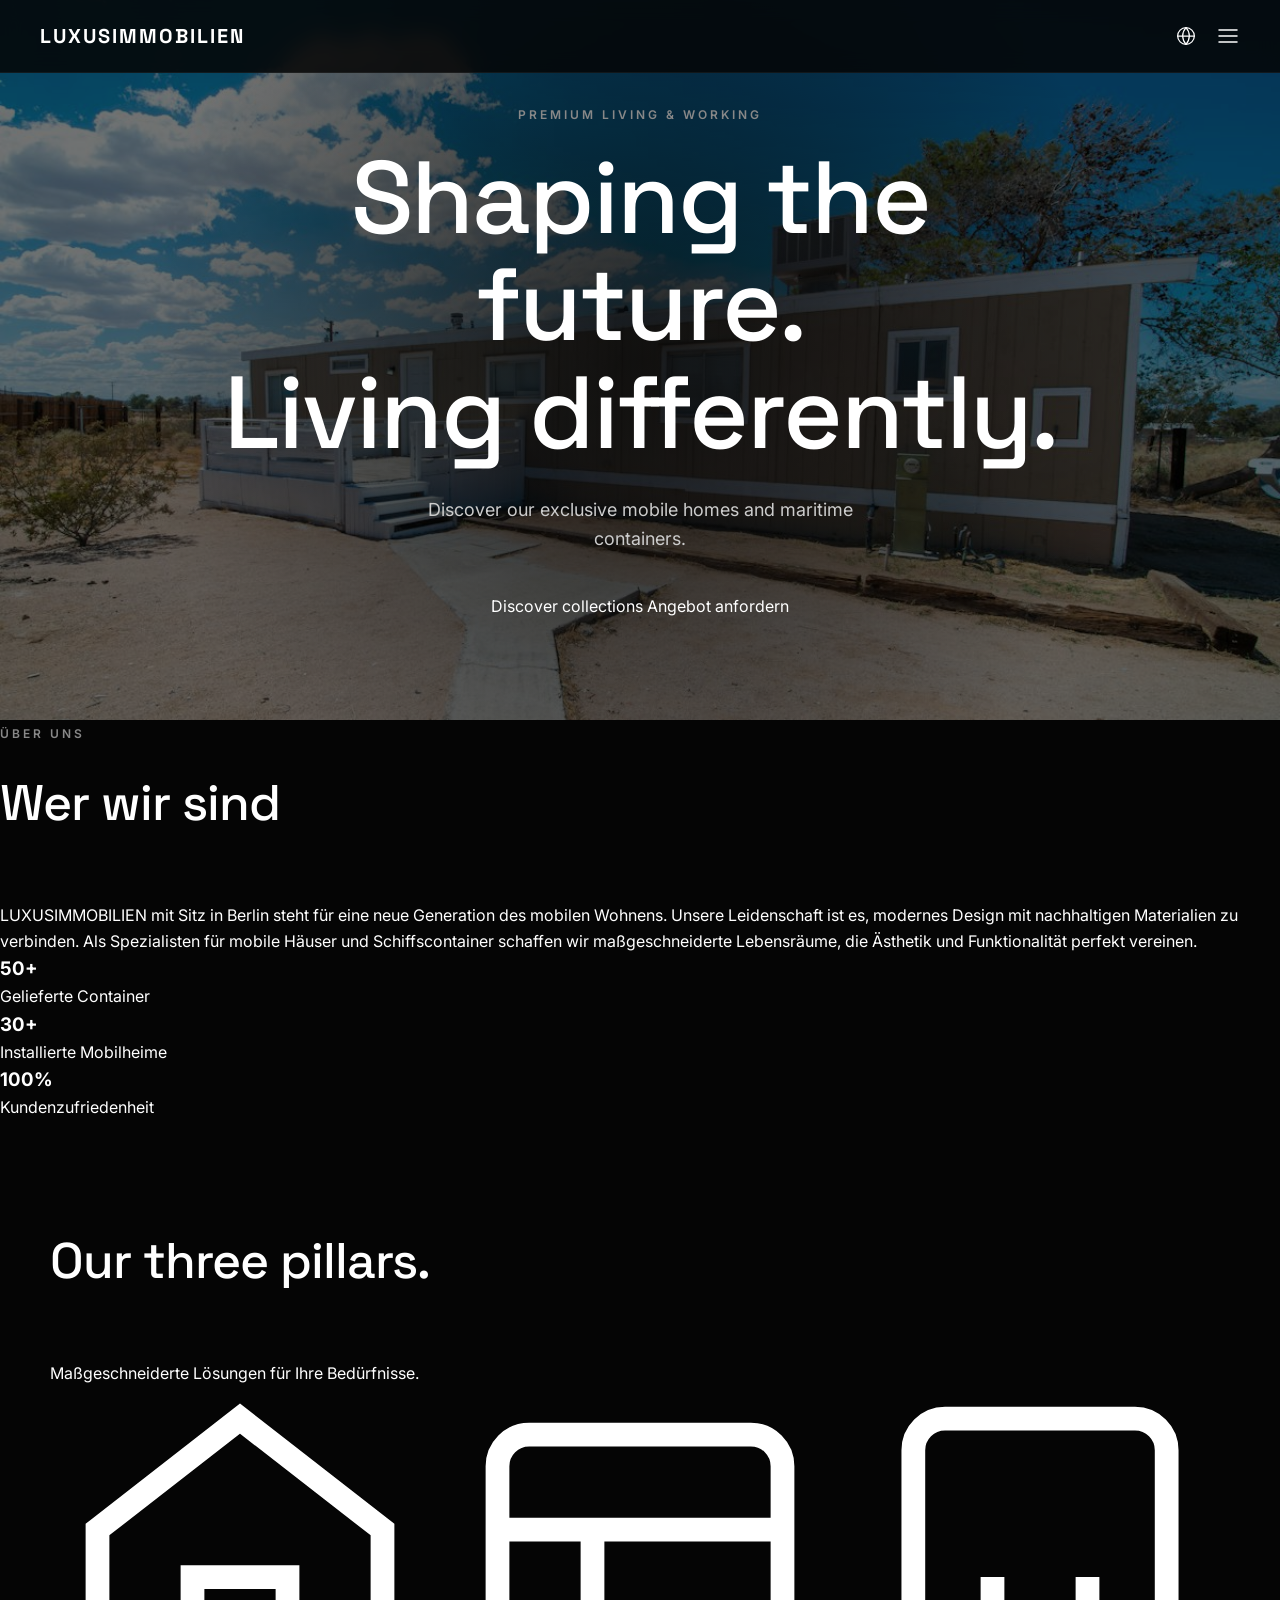
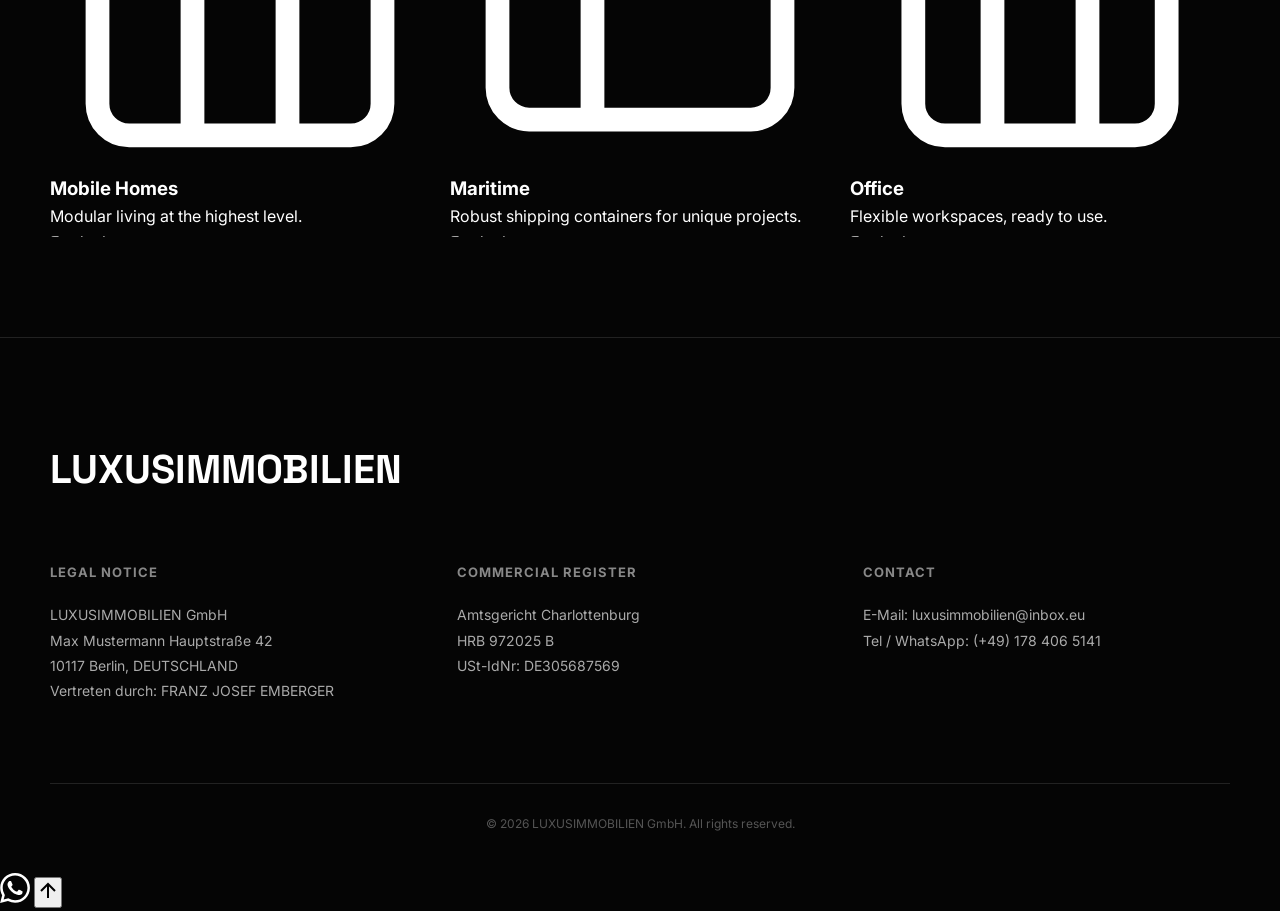
==== index.html @ 51c81094 "Refactor index.html for better structure and UX Updated the title and improved the contact link func" ====
<!DOCTYPE html>
<html lang="de">
<head>
<meta charset="UTF-8" />
<meta name="viewport" content="width=device-width, initial-scale=1.0" />
<title>LUXUSIMMOBILIEN — Premium Living</title>
<link rel="preconnect" href="https://fonts.googleapis.com">
<link rel="preconnect" href="https://fonts.gstatic.com" crossorigin>
<link href="https://fonts.googleapis.com/css2?family=Space+Grotesk:wght@300;400;500;600;700&family=Inter:wght@300;400;500&display=swap" rel="stylesheet">
<link rel="stylesheet" href="styles.css" />
</head>
<body>

<header class="site-header">
  <a href="#" class="brand" onclick="showView('home')">LUXUSIMMOBILIEN</a>
  
  <div class="header-controls">
    <div class="lang-container">
      <button id="lang-btn" class="icon-btn" aria-label="Langue">
        <svg width="20" height="20" viewBox="0 0 24 24" fill="none" stroke="currentColor" stroke-width="1.5" stroke-linecap="round" stroke-linejoin="round"><circle cx="12" cy="12" r="10"/><line x1="2" y1="12" x2="22" y2="12"/><path d="M12 2a15.3 15.3 0 0 1 4 10 15.3 15.3 0 0 1-4 10 15.3 15.3 0 0 1-4-10 15.3 15.3 0 0 1 4-10z"/></svg>
      </button>
      <div id="lang-menu" class="dropdown-menu" hidden>
        <button class="lang-opt active" data-lang="de">Deutsch</button>
        <button class="lang-opt" data-lang="it">Italiano</button>
        <button class="lang-opt" data-lang="fr">Français</button>
        <button class="lang-opt" data-lang="en">English</button>
      </div>
    </div>
    <button id="menu-btn" class="icon-btn" aria-label="Menu">
      <svg width="24" height="24" viewBox="0 0 24 24" fill="none" stroke="currentColor" stroke-width="1.5" stroke-linecap="round" stroke-linejoin="round"><line x1="3" y1="12" x2="21" y2="12"/><line x1="3" y1="6" x2="21" y2="6"/><line x1="3" y1="18" x2="21" y2="18"/></svg>
    </button>
  </div>
</header>

<nav id="mobile-nav" class="mobile-nav" hidden>
  <a href="#" onclick="showCategory('mobile_home')" data-i18n="nav_mobile">Mobile Homes</a>
  <a href="#" onclick="showCategory('maritime')" data-i18n="nav_maritime">Maritime</a>
  <a href="#" onclick="showCategory('office')" data-i18n="nav_office">Office</a>
  <a href="#impressum" onclick="document.getElementById('mobile-nav').hidden=true; showView('home')" data-i18n="nav_contact">Contact</a>
</nav>

<main>
  <!-- ================= VUE 1 : ACCUEIL ================= -->
  <div id="view-home">
    <section class="hero">
      <div class="hero-slider">
        <img src="hero-1.jpeg" class="slide active" alt="Luxury Home">
        <img src="hero-2.jpeg" class="slide" alt="Mobile Home">
      </div>
      <div class="hero-content">
        <span class="eyebrow" data-i18n="hero_eyebrow">Premium Living & Working</span>
        <h1 data-i18n-html="hero_title">Zukunft gestalten.<br>Anders wohnen.</h1>
        <p data-i18n="hero_subtitle">Entdecken Sie unsere exklusiven mobilen Häuser und maritimen Container.</p>
        <div class="hero-buttons">
          <a href="#collections" class="btn-primary" data-i18n="hero_scroll">Kollektionen entdecken</a>
          <a href="https://wa.me/491784065141" target="_blank" class="btn-outline" data-i18n="hero_quote">Angebot anfordern</a>
        </div>
      </div>
    </section>

    <!-- À PROPOS -->
    <section class="about-section">
      <div class="about-container">
        <span class="eyebrow" data-i18n="about_eyebrow">ÜBER UNS</span>
        <h2 class="section-title center" data-i18n="about_title">Wer wir sind</h2>
        <p class="about-text" data-i18n="about_text">
          LUXUSIMMOBILIEN mit Sitz in Berlin steht für eine neue Generation des mobilen Wohnens. 
          Unsere Leidenschaft ist es, modernes Design mit nachhaltigen Materialien zu verbinden. 
          Als Spezialisten für mobile Häuser und Schiffscontainer schaffen wir maßgeschneiderte 
          Lebensräume, die Ästhetik und Funktionalität perfekt vereinen.
        </p>
      </div>
    </section>

    <!-- STATISTIQUES -->
    <section class="stats-section">
      <div class="stats-container">
        <div class="stat-item">
          <h3 class="stat-number" data-i18n="stat_1_num">50+</h3>
          <p class="stat-label" data-i18n="stat_1_label">Gelieferte Container</p>
        </div>
        <div class="stat-item">
          <h3 class="stat-number" data-i18n="stat_2_num">30+</h3>
          <p class="stat-label" data-i18n="stat_2_label">Installierte Mobilheime</p>
        </div>
        <div class="stat-item">
          <h3 class="stat-number" data-i18n="stat_3_num">100%</h3>
          <p class="stat-label" data-i18n="stat_3_label">Kundenzufriedenheit</p>
        </div>
      </div>
    </section>

    <!-- GAMMES / CATÉGORIES -->
    <section id="collections" class="collections">
      <h2 class="section-title center" data-i18n="collections_title">Unsere Gammes</h2>
      <p class="section-subtitle center" data-i18n="collections_subtitle">Maßgeschneiderte Lösungen für Ihre Bedürfnisse.</p>
      
      <div class="grid-3">
        <!-- Catégorie 1 -->
        <div class="category-card" onclick="showCategory('mobile_home')">
          <div class="card-icon">
            <svg viewBox="0 0 24 24" fill="none" stroke="currentColor" stroke-width="1.5"><path d="M3 9l9-7 9 7v11a2 2 0 0 1-2 2H5a2 2 0 0 1-2-2z"/><polyline points="9 22 9 12 15 12 15 22"/></svg>
          </div>
          <h3 data-i18n="cat_1_title">Mobile Homes</h3>
          <p data-i18n="cat_1_desc">Die Eleganz der Freiheit. Komfort und Flexibilität für ein ungebundenes Leben.</p>
          <span class="btn-explore" data-i18n="btn_explore">Entdecken →</span>
        </div>
        
        <!-- Catégorie 2 -->
        <div class="category-card" onclick="showCategory('maritime')">
          <div class="card-icon">
            <svg viewBox="0 0 24 24" fill="none" stroke="currentColor" stroke-width="1.5"><rect x="3" y="3" width="18" height="18" rx="2" ry="2"/><line x1="3" y1="9" x2="21" y2="9"/><line x1="9" y1="21" x2="9" y2="9"/></svg>
          </div>
          <h3 data-i18n="cat_2_title">Maritime</h3>
          <p data-i18n="cat_2_desc">Robustheit im Dienst der Logistik. Zuverlässige und modulare Lagerlösungen.</p>
          <span class="btn-explore" data-i18n="btn_explore">Entdecken →</span>
        </div>
        
        <!-- Catégorie 3 -->
        <div class="category-card" onclick="showCategory('office')">
          <div class="card-icon">
            <svg viewBox="0 0 24 24" fill="none" stroke="currentColor" stroke-width="1.5"><rect x="4" y="2" width="16" height="20" rx="2" ry="2"/><line x1="9" y1="22" x2="9" y2="12"/><line x1="15" y1="22" x2="15" y2="12"/></svg>
          </div>
          <h3 data-i18n="cat_3_title">Office</h3>
          <p data-i18n="cat_3_desc">Flexible Arbeitsumgebungen. Sofort einsatzbereite Bürocontainer für Ihr Team.</p>
          <span class="btn-explore" data-i18n="btn_explore">Entdecken →</span>
        </div>
      </div>
    </section>
  </div>

  <!-- ================= VUE 2 : CATÉGORIE ================= -->
  <div id="view-category" class="page-view" hidden>
    <div class="container">
      <button class="btn-back" onclick="showView('home')">← <span data-i18n="back_home">Zurück zur Startseite</span></button>
      <h1 class="page-title" id="category-title">Kategorie</h1>
      <div id="category-grid" class="product-grid"></div>
    </div>
  </div>

  <!-- ================= VUE 3 : PRODUIT ================= -->
  <div id="view-product" class="page-view" hidden>
    <div class="container">
      <button class="btn-back" onclick="showCategory(currentCategory)">← <span data-i18n="back_list">Zurück zur Liste</span></button>
      
      <div class="product-detail-layout">
        <div class="product-detail-images">
          <img id="detail-main-img" src="" alt="Product" class="main-img">
          <div id="detail-thumbnails" class="thumbnails"></div>
        </div>
        
        <div class="product-detail-info">
          <span class="badge-category" id="detail-category"></span>
          <h1 id="detail-title"></h1>
          <p class="detail-subtitle" id="detail-year"></p>
          <h2 class="detail-price" id="detail-price"></h2>
          
          <div class="specs-box" id="detail-specs"></div>
          
          <div class="detail-description">
            <h3 data-i18n="desc_title">Beschreibung</h3>
            <p id="detail-desc"></p>
          </div>

          <a href="#" target="_blank" class="btn-whatsapp-detail" id="detail-whatsapp">
            <svg width="20" height="20" viewBox="0 0 24 24" fill="currentColor"><path d="M17.472 14.382c-.297-.149-1.758-.867-2.03-.967-.273-.099-.471-.148-.67.15-.197.297-.767.966-.94 1.164-.173.199-.347.223-.644.075-.297-.15-1.255-.463-2.39-1.475-.883-.788-1.48-1.761-1.653-2.059-.173-.297-.018-.458.13-.606.134-.133.298-.347.446-.52.149-.174.198-.298.298-.497.099-.198.05-.371-.025-.52-.075-.149-.669-1.612-.916-2.207-.242-.579-.487-.5-.669-.51-.173-.008-.371-.01-.57-.01-.198 0-.52.074-.792.372-.272.297-1.04 1.016-1.04 2.479 0 1.462 1.065 2.875 1.213 3.074.149.198 2.096 3.2 5.077 4.487.709.306 1.262.489 1.694.625.712.227 1.36.195 1.871.118.571-.085 1.758-.719 2.006-1.413.248-.694.248-1.289.173-1.413-.074-.124-.272-.198-.57-.347m-5.421 7.403h-.004a9.87 9.87 0 01-5.031-1.378l-.361-.214-3.741.982.998-3.648-.235-.374a9.86 9.86 0 01-1.51-5.26c.001-5.45 4.436-9.884 9.888-9.884 2.64 0 5.122 1.03 6.988 2.898a9.825 9.825 0 012.893 6.994c-.003 5.45-4.437 9.884-9.885 9.884m8.413-18.297A11.815 11.815 0 0012.05 0C5.495 0 .16 5.335.157 11.892c0 2.096.547 4.142 1.588 5.945L.057 24l6.305-1.654a11.882 11.882 0 005.683 1.448h.005c6.554 0 11.89-5.335 11.893-11.893a11.821 11.821 0 00-3.48-8.413Z"/></svg>
            <span data-i18n="contact_us">Kontaktieren Sie uns</span>
          </a>
        </div>
      </div>
    </div>
  </div>
</main>

<footer id="impressum" class="site-footer">
  <div class="footer-top">
    <h2 class="footer-logo" onclick="showView('home')" style="cursor:pointer;">LUXUSIMMOBILIEN</h2>
  </div>
  <div class="footer-grid">
    <div>
      <h4 data-i18n="footer_legal">Impressum</h4>
      <p>LUXUSIMMOBILIEN GmbH<br>Max Mustermann Hauptstraße 42<br>10117 Berlin, DEUTSCHLAND<br>Vertreten durch: FRANZ JOSEF EMBERGER</p>
    </div>
    <div>
      <h4 data-i18n="footer_registry">Registereintrag</h4>
      <p>Amtsgericht Charlottenburg<br>HRB 972025 B<br>USt-IdNr: DE305687569</p>
    </div>
    <div>
      <h4 data-i18n="footer_contact">Kontakt</h4>
      <p>E-Mail: luxusimmobilien@inbox.eu<br>Tel / WhatsApp: (+49) 178 406 5141</p>
    </div>
  </div>
  <div class="footer-bottom">
    <p>&copy; <span id="year"></span> LUXUSIMMOBILIEN GmbH. <span data-i18n="footer_rights">Alle Rechte vorbehalten.</span></p>
  </div>
</footer>

<!-- Boutons flottants -->
<a href="https://wa.me/491784065141" class="floating-wa" target="_blank" aria-label="WhatsApp">
  <svg width="30" height="30" viewBox="0 0 24 24" fill="currentColor"><path d="M17.472 14.382c-.297-.149-1.758-.867-2.03-.967-.273-.099-.471-.148-.67.15-.197.297-.767.966-.94 1.164-.173.199-.347.223-.644.075-.297-.15-1.255-.463-2.39-1.475-.883-.788-1.48-1.761-1.653-2.059-.173-.297-.018-.458.13-.606.134-.133.298-.347.446-.52.149-.174.198-.298.298-.497.099-.198.05-.371-.025-.52-.075-.149-.669-1.612-.916-2.207-.242-.579-.487-.5-.669-.51-.173-.008-.371-.01-.57-.01-.198 0-.52.074-.792.372-.272.297-1.04 1.016-1.04 2.479 0 1.462 1.065 2.875 1.213 3.074.149.198 2.096 3.2 5.077 4.487.709.306 1.262.489 1.694.625.712.227 1.36.195 1.871.118.571-.085 1.758-.719 2.006-1.413.248-.694.248-1.289.173-1.413-.074-.124-.272-.198-.57-.347m-5.421 7.403h-.004a9.87 9.87 0 01-5.031-1.378l-.361-.214-3.741.982.998-3.648-.235-.374a9.86 9.86 0 01-1.51-5.26c.001-5.45 4.436-9.884 9.888-9.884 2.64 0 5.122 1.03 6.988 2.898a9.825 9.825 0 012.893 6.994c-.003 5.45-4.437 9.884-9.885 9.884m8.413-18.297A11.815 11.815 0 0012.05 0C5.495 0 .16 5.335.157 11.892c0 2.096.547 4.142 1.588 5.945L.057 24l6.305-1.654a11.882 11.882 0 005.683 1.448h.005c6.554 0 11.89-5.335 11.893-11.893a11.821 11.821 0 00-3.48-8.413Z"/></svg>
</a>
<button class="floating-top" onclick="window.scrollTo({top:0, behavior:'smooth'})" aria-label="Top">
  <svg width="24" height="24" viewBox="0 0 24 24" fill="none" stroke="currentColor" stroke-width="2"><path d="M12 19V5M5 12l7-7 7 7"/></svg>
</button>

<script type="module" src="supabase-config.js"></script>
<script type="module" src="lang.js"></script>
<script type="module" src="app.js"></script>
<script>document.getElementById('year').textContent = new Date().getFullYear();</script>
</body>
</html>
---- styles.css ----
:root {
  --bg: #050505;
  --surface: #111111;
  --text: #ffffff;
  --muted: #888888;
  --border: #222222;
  --font-display: 'Space Grotesk', sans-serif;
  --font-body: 'Inter', sans-serif;
}

* { margin: 0; padding: 0; box-sizing: border-box; }
html { scroll-behavior: smooth; }
body {
  background-color: var(--bg);
  color: var(--text);
  font-family: var(--font-body);
  line-height: 1.6;
  overflow-x: hidden;
  -webkit-font-smoothing: antialiased;
}

img { display: block; max-width: 100%; }
a { color: inherit; text-decoration: none; }
[hidden] { display: none !important; }

/* ================= HEADER ================= */
.site-header {
  position: fixed; top: 0; left: 0; right: 0; z-index: 1000;
  display: flex; justify-content: space-between; align-items: center;
  padding: 20px 40px;
  background: rgba(5, 5, 5, 0.85); 
  backdrop-filter: blur(10px); 
  border-bottom: 1px solid rgba(255, 255, 255, 0.05);
}
.brand {
  font-family: var(--font-display); font-size: 20px; font-weight: 700; letter-spacing: 2px; cursor: pointer;
}
.header-controls {
  display: flex; gap: 20px; align-items: center;
}
.icon-btn {
  background: none; border: none; color: var(--text); cursor: pointer;
  display: flex; align-items: center; justify-content: center;
  transition: opacity 0.3s;
}
.icon-btn:hover { opacity: 0.6; }

/* Menu Langue */
.lang-container { position: relative; z-index: 1001; }
.dropdown-menu {
  position: absolute; top: 120%; right: 0;
  background: rgba(15,15,15,0.95); border: 1px solid var(--border);
  border-radius: 8px; padding: 10px; display: flex; flex-direction: column; gap: 5px;
  min-width: 130px; backdrop-filter: blur(10px);
  box-shadow: 0 10px 30px rgba(0,0,0,0.8);
}
.lang-opt {
  background: none; border: none; color: var(--muted); text-align: left;
  padding: 8px 12px; font-size: 14px; cursor: pointer; border-radius: 4px; transition: 0.3s;
}
.lang-opt:hover, .lang-opt.active { background: var(--border); color: var(--text); }

/* Mobile Nav */
.mobile-nav {
  position: fixed; inset: 0; background: rgba(5,5,5,0.98); z-index: 999;
  display: flex; flex-direction: column; justify-content: center; align-items: center; gap: 30px;
}
.mobile-nav a {
  font-family: var(--font-display); font-size: 30px; text-transform: uppercase; letter-spacing: 2px;
  cursor: pointer;
}

/* ================= HERO (ACCUEIL) ================= */
.hero {
  position: relative; height: 80vh; display: flex; align-items: center; justify-content: center;
  text-align: center; overflow: hidden;
}
.hero-slider {
  position: absolute; inset: 0; z-index: 1;
}
.hero-slider .slide {
  position: absolute; inset: 0; width: 100%; height: 100%;
  object-fit: cover; object-position: center;
  opacity: 0; transition: opacity 1.5s ease-in-out;
  filter: brightness(0.45) saturate(0.9);
}
.hero-slider .slide.active { opacity: 1; }

.hero-content { position: relative; z-index: 2; max-width: 900px; padding: 0 20px; pointer-events: none; }
.hero-content * { pointer-events: auto; }
.hero-content::before {
  content: ''; position: absolute; inset: -20%; z-index: -1;
  background: radial-gradient(circle, rgba(5,5,5,0.7) 0%, rgba(5,5,5,0) 70%);
}
.eyebrow {
  display: inline-block; font-size: 12px; text-transform: uppercase; letter-spacing: 3px;
  color: var(--muted); margin-bottom: 20px; font-weight: 600;
}
.hero h1 {
  font-family: var(--font-display); font-size: clamp(50px, 8vw, 110px);
  font-weight: 500; line-height: 1.05; letter-spacing: -2px; margin-bottom: 30px;
}
.hero p { font-size: 18px; color: #ccc; max-width: 500px; margin: 0 auto 40px; }
.btn-scroll {
  display: inline-block; padding: 16px 40px; border: 1px solid var(--text);
  border-radius: 50px; font-size: 13px; text-transform: uppercase; letter-spacing: 1px;
  transition: all 0.3s; background: rgba(0,0,0,0.5); backdrop-filter: blur(5px);
}
.btn-scroll:hover { background: var(--text); color: var(--bg); }

/* ================= COLLECTIONS (CATÉGORIES) ================= */
.collections { padding: 100px 50px; }
.section-title {
  font-family: var(--font-display); font-size: clamp(32px, 4vw, 50px); font-weight: 500;
  margin-bottom: 60px; letter-spacing: -1px;
}
.grid-3 { display: grid; grid-template-columns: repeat(3, 1fr); gap: 20px; }
@media (max-width: 900px) { 
  .grid-3 { grid-template-columns: 1fr; } 
  .collections { padding: 60px 20px; } 
  .site-header { padding: 15px 20px; } 
}

.category-card {
  position: relative; height: 450px; border-radius: 4px; overflow: hidden; display: block; cursor: pointer;
}
.category-card img {
  width: 100%; height: 100%; object-fit: cover; object-position: center;
  filter: brightness(0.65);
  transition: transform 1s cubic-bezier(0.2, 0.8, 0.2, 1), filter 0.5s;
}
.category-card:hover img { transform: scale(1.05); filter: brightness(0.85); }
.card-content {
  position: absolute; bottom: 0; left: 0; right: 0; padding: 40px;
  background: linear-gradient(to top, rgba(0,0,0,0.9), transparent);
}
.num { font-family: var(--font-display); font-size: 14px; color: var(--muted); display: block; margin-bottom: 10px; }
.card-content h3 { font-family: var(--font-display); font-size: 28px; font-weight: 500; margin-bottom: 10px; }
.card-content p { font-size: 14px; color: #ccc; }

/* ================= VUES (PAGES) ================= */
.page-view {
  padding: 120px 20px 80px;
  min-height: 80vh;
  background: var(--bg);
}
.container {
  max-width: 1200px;
  margin: 0 auto;
}
.btn-back {
  background: none;
  border: none;
  color: var(--muted);
  font-size: 15px;
  cursor: pointer;
  margin-bottom: 30px;
  display: flex;
  align-items: center;
  gap: 8px;
  transition: 0.3s;
}
.btn-back:hover { color: var(--text); }
.page-title {
  font-family: var(--font-display);
  font-size: clamp(32px, 5vw, 60px);
  font-weight: 500;
  letter-spacing: -1px;
  margin-bottom: 40px;
}

/* ================= GRILLE PRODUITS (CATÉGORIE) ================= */
.product-grid { 
  display: grid; 
  grid-template-columns: repeat(auto-fill, minmax(320px, 1fr)); 
  gap: 30px; 
}
.product-card {
  background: var(--surface);
  border: 1px solid var(--border);
  border-radius: 8px;
  overflow: hidden;
  cursor: pointer;
  transition: transform 0.3s, border-color 0.3s;
}
.product-card:hover {
  transform: translateY(-5px);
  border-color: #444;
}
.card-image {
  width: 100%;
  height: 250px;
  overflow: hidden;
}
.card-image img {
  width: 100%;
  height: 100%;
  object-fit: cover;
  transition: transform 0.5s;
}
.product-card:hover .card-image img { transform: scale(1.05); }
.card-info { padding: 25px; }
.card-info h3 {
  font-family: var(--font-display);
  font-size: 22px;
  font-weight: 500;
  margin-bottom: 8px;
}
.card-price {
  font-size: 20px;
  font-weight: 600;
  color: #fff;
  margin-bottom: 10px;
}
.card-specs {
  font-size: 14px;
  color: var(--muted);
  margin-bottom: 20px;
}
.btn-detail {
  font-size: 13px;
  text-transform: uppercase;
  letter-spacing: 1px;
  color: var(--text);
  font-weight: 600;
  border-bottom: 1px solid transparent;
  transition: 0.3s;
}
.product-card:hover .btn-detail { border-color: #fff; }

/* ================= FICHE PRODUIT DÉTAILLÉE ================= */
.product-detail-layout {
  display: grid;
  grid-template-columns: 1.2fr 1fr;
  gap: 60px;
}
@media (max-width: 900px) {
  .product-detail-layout { grid-template-columns: 1fr; gap: 40px; }
}

.product-detail-images {
  display: flex;
  flex-direction: column;
  gap: 15px;
}
.main-img {
  width: 100%;
  height: auto;
  max-height: 650px;
  object-fit: cover;
  border-radius: 8px;
  border: 1px solid var(--border);
}
.thumbnails {
  display: flex;
  gap: 10px;
  overflow-x: auto;
  padding-bottom: 5px;
}
.thumbnails img {
  width: 90px;
  height: 65px;
  object-fit: cover;
  border-radius: 4px;
  cursor: pointer;
  border: 2px solid transparent;
  opacity: 0.5;
  transition: 0.3s;
}
.thumbnails img:hover, .thumbnails img.active {
  border-color: #fff;
  opacity: 1;
}

.product-detail-info {
  display: flex;
  flex-direction: column;
}
.badge-category {
  display: inline-block;
  background: rgba(255,255,255,0.1);
  padding: 6px 14px;
  border-radius: 4px;
  font-size: 11px;
  text-transform: uppercase;
  letter-spacing: 1.5px;
  width: fit-content;
  margin-bottom: 15px;
  color: #ddd;
}
.product-detail-info h1 {
  font-family: var(--font-display);
  font-size: clamp(32px, 4vw, 50px);
  font-weight: 500;
  line-height: 1.1;
  margin-bottom: 10px;
}
.detail-subtitle {
  font-size: 16px;
  color: var(--muted);
  margin-bottom: 25px;
}
.detail-price {
  font-size: 32px;
  font-weight: 600;
  margin-bottom: 30px;
  color: #fff;
}
.specs-box {
  display: grid;
  grid-template-columns: 1fr 1fr;
  gap: 20px;
  background: var(--surface);
  padding: 25px;
  border-radius: 8px;
  border: 1px solid var(--border);
  margin-bottom: 30px;
}
.spec-item {
  display: flex;
  gap: 15px;
  align-items: center;
}
.spec-icon {
  font-size: 24px;
  opacity: 0.8;
}
.spec-item strong {
  font-size: 12px;
  text-transform: uppercase;
  letter-spacing: 1px;
  color: var(--muted);
}
.spec-item div {
  font-size: 15px;
  line-height: 1.3;
}
.detail-description {
  margin-bottom: 40px;
}
.detail-description h3 {
  font-size: 14px;
  text-transform: uppercase;
  letter-spacing: 1.5px;
  margin-bottom: 12px;
  color: var(--muted);
}
.detail-description p {
  font-size: 16px;
  line-height: 1.8;
  color: #ccc;
}
.btn-whatsapp-detail {
  display: inline-flex;
  align-items: center;
  justify-content: center;
  gap: 10px;
  background: #25D366;
  color: #fff;
  padding: 18px 30px;
  border-radius: 50px;
  font-weight: 600;
  font-size: 15px;
  transition: transform 0.3s, background 0.3s;
  width: 100%;
  border: none;
}
.btn-whatsapp-detail:hover {
  background: #1ebe54;
  transform: translateY(-2px);
}

/* ================= FOOTER ================= */
.site-footer { padding: 100px 50px 40px; border-top: 1px solid var(--border); background: var(--bg); position: relative; z-index: 10;}
.footer-logo { font-family: var(--font-display); font-size: 40px; font-weight: 700; margin-bottom: 60px; }
.footer-grid { display: grid; grid-template-columns: repeat(3, 1fr); gap: 40px; margin-bottom: 80px; }
@media (max-width: 900px) { 
  .footer-grid { grid-template-columns: 1fr; } 
  .site-footer { padding: 60px 20px 30px; } 
}
.footer-grid h4 { font-size: 13px; text-transform: uppercase; letter-spacing: 1px; color: var(--muted); margin-bottom: 20px; }
.footer-grid p { font-size: 14px; color: #aaa; line-height: 1.8; }
.footer-bottom { border-top: 1px solid var(--border); padding-top: 30px; text-align: center; font-size: 12px; color: #555; }

/* ================= PREVISUALISATION IMAGES ADMIN ================= */
.image-preview-container {
  display: flex;
  gap: 15px;
  overflow-x: auto;
  padding: 10px 0;
  margin-bottom: 20px;
}

.preview-item {
  position: relative;
  width: 120px;
  flex-shrink: 0;
  display: flex;
  flex-direction: column;
  align-items: center;
  background: #111;
  border: 1px solid #333;
  border-radius: 8px;
  padding: 10px;
}

.preview-item img {
  width: 100px;
  height: 75px;
  object-fit: cover;
  border-radius: 4px;
  margin-bottom: 8px;
}

.preview-actions {
  display: flex;
  gap: 5px;
}

.preview-actions button {
  background: #333;
  border: none;
  color: #fff;
  padding: 5px 8px;
  border-radius: 4px;
  cursor: pointer;
  font-size: 12px;
  transition: 0.2s;
}

.preview-actions button:hover:not(:disabled) { background: #555; }
.preview-actions button:disabled { opacity: 0.3; cursor: not-allowed; }
.preview-actions .btn-del-img { background: rgba(255, 68, 68, 0.2); color: #ff4444; }
.preview-actions .btn-del-img:hover { background: #ff4444; color: #fff; }

.cover-badge {
  position: absolute;
  top: -10px;
  background: #fff;
  color: #000;
  font-size: 10px;
  font-weight: bold;
  padding: 2px 8px;
  border-radius: 10px;
  z-index: 2;
}
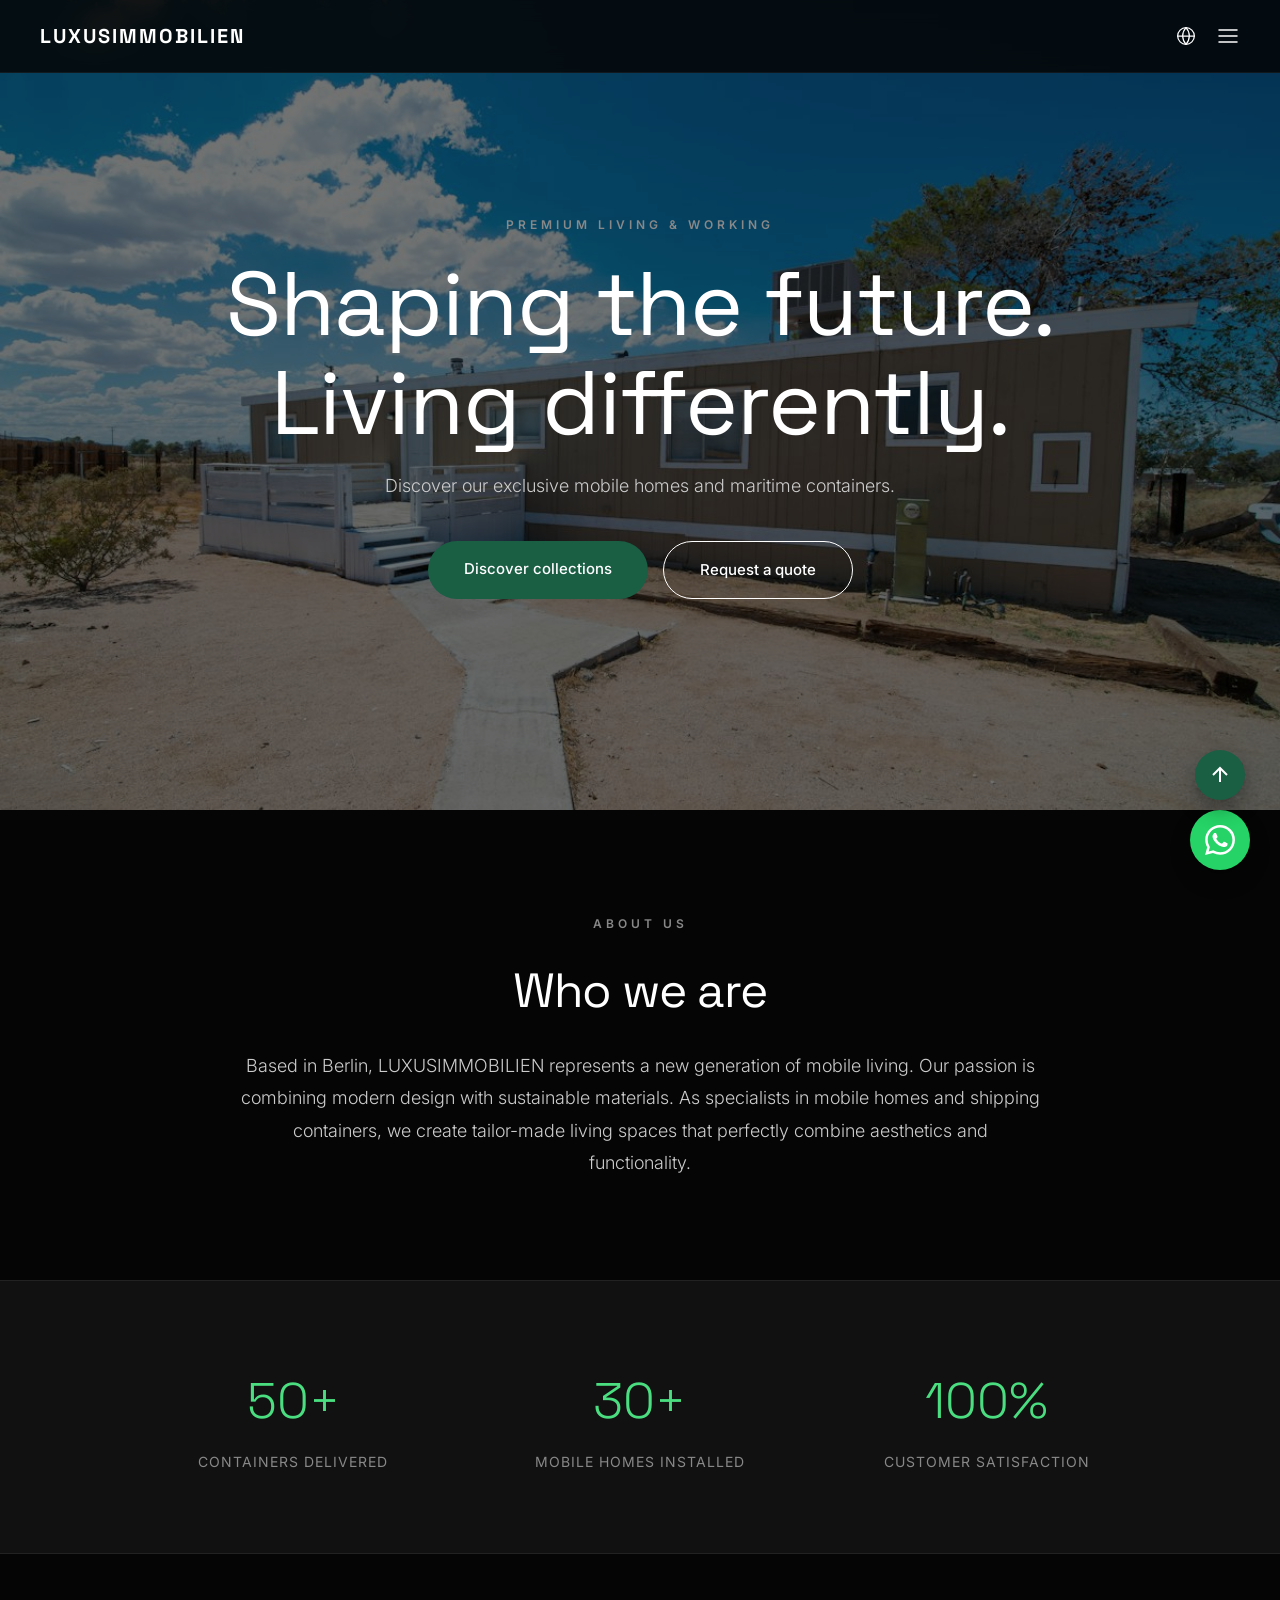
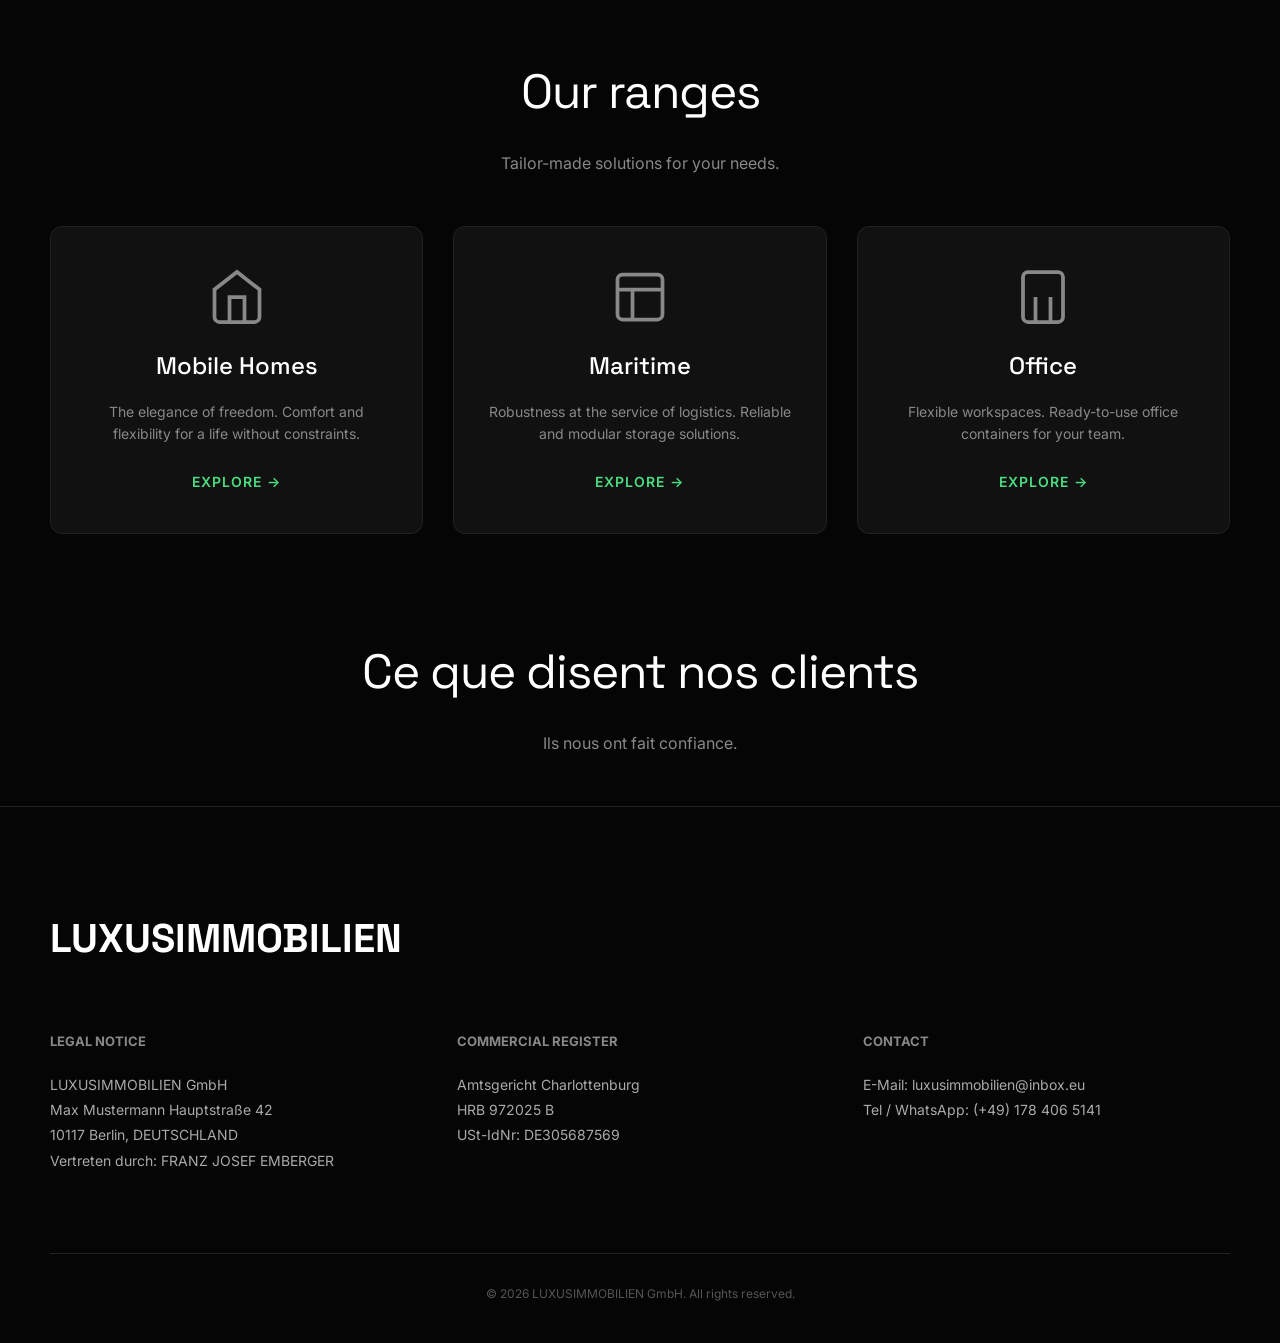
==== commit d741e218: "Refactor categories and add testimonials section Removed category comments and added a new testimoni" ====
--- a/index.html
+++ b/index.html
@@ -96,7 +96,6 @@
       <p class="section-subtitle center" data-i18n="collections_subtitle">Maßgeschneiderte Lösungen für Ihre Bedürfnisse.</p>
       
       <div class="grid-3">
-        <!-- Catégorie 1 -->
         <div class="category-card" onclick="showCategory('mobile_home')">
           <div class="card-icon">
             <svg viewBox="0 0 24 24" fill="none" stroke="currentColor" stroke-width="1.5"><path d="M3 9l9-7 9 7v11a2 2 0 0 1-2 2H5a2 2 0 0 1-2-2z"/><polyline points="9 22 9 12 15 12 15 22"/></svg>
@@ -106,7 +105,6 @@
           <span class="btn-explore" data-i18n="btn_explore">Entdecken →</span>
         </div>
         
-        <!-- Catégorie 2 -->
         <div class="category-card" onclick="showCategory('maritime')">
           <div class="card-icon">
             <svg viewBox="0 0 24 24" fill="none" stroke="currentColor" stroke-width="1.5"><rect x="3" y="3" width="18" height="18" rx="2" ry="2"/><line x1="3" y1="9" x2="21" y2="9"/><line x1="9" y1="21" x2="9" y2="9"/></svg>
@@ -116,7 +114,6 @@
           <span class="btn-explore" data-i18n="btn_explore">Entdecken →</span>
         </div>
         
-        <!-- Catégorie 3 -->
         <div class="category-card" onclick="showCategory('office')">
           <div class="card-icon">
             <svg viewBox="0 0 24 24" fill="none" stroke="currentColor" stroke-width="1.5"><rect x="4" y="2" width="16" height="20" rx="2" ry="2"/><line x1="9" y1="22" x2="9" y2="12"/><line x1="15" y1="22" x2="15" y2="12"/></svg>
@@ -124,6 +121,18 @@
           <h3 data-i18n="cat_3_title">Office</h3>
           <p data-i18n="cat_3_desc">Flexible Arbeitsumgebungen. Sofort einsatzbereite Bürocontainer für Ihr Team.</p>
           <span class="btn-explore" data-i18n="btn_explore">Entdecken →</span>
+        </div>
+      </div>
+    </section>
+
+    <!-- TÉMOIGNAGES (Nouvelle section) -->
+    <section id="testimonials" class="testimonials-section">
+      <div class="container">
+        <h2 class="section-title center" data-i18n="testimonials_title">Ce que disent nos clients</h2>
+        <p class="section-subtitle center" data-i18n="testimonials_subtitle">Ils nous ont fait confiance.</p>
+        
+        <div id="testimonials-grid" class="testimonials-grid">
+          <!-- Les témoignages s'afficheront ici via JS -->
         </div>
       </div>
     </section>
--- a/styles.css
+++ b/styles.css
@@ -23,424 +23,170 @@
 a { color: inherit; text-decoration: none; }
 [hidden] { display: none !important; }
 
-/* ================= HEADER ================= */
+/* HEADER */
 .site-header {
   position: fixed; top: 0; left: 0; right: 0; z-index: 1000;
   display: flex; justify-content: space-between; align-items: center;
   padding: 20px 40px;
-  background: rgba(5, 5, 5, 0.85); 
-  backdrop-filter: blur(10px); 
+  background: rgba(5, 5, 5, 0.85); backdrop-filter: blur(10px); 
   border-bottom: 1px solid rgba(255, 255, 255, 0.05);
 }
-.brand {
-  font-family: var(--font-display); font-size: 20px; font-weight: 700; letter-spacing: 2px; cursor: pointer;
-}
-.header-controls {
-  display: flex; gap: 20px; align-items: center;
-}
-.icon-btn {
-  background: none; border: none; color: var(--text); cursor: pointer;
-  display: flex; align-items: center; justify-content: center;
-  transition: opacity 0.3s;
-}
+.brand { font-family: var(--font-display); font-size: 20px; font-weight: 700; letter-spacing: 2px; cursor: pointer; }
+.header-controls { display: flex; gap: 20px; align-items: center; }
+.icon-btn { background: none; border: none; color: var(--text); cursor: pointer; display: flex; align-items: center; transition: opacity 0.3s; }
 .icon-btn:hover { opacity: 0.6; }
 
-/* Menu Langue */
 .lang-container { position: relative; z-index: 1001; }
 .dropdown-menu {
   position: absolute; top: 120%; right: 0;
   background: rgba(15,15,15,0.95); border: 1px solid var(--border);
   border-radius: 8px; padding: 10px; display: flex; flex-direction: column; gap: 5px;
-  min-width: 130px; backdrop-filter: blur(10px);
-  box-shadow: 0 10px 30px rgba(0,0,0,0.8);
+  min-width: 130px; backdrop-filter: blur(10px); box-shadow: 0 10px 30px rgba(0,0,0,0.8);
 }
-.lang-opt {
-  background: none; border: none; color: var(--muted); text-align: left;
-  padding: 8px 12px; font-size: 14px; cursor: pointer; border-radius: 4px; transition: 0.3s;
-}
+.lang-opt { background: none; border: none; color: var(--muted); text-align: left; padding: 8px 12px; font-size: 14px; cursor: pointer; border-radius: 4px; transition: 0.3s; }
 .lang-opt:hover, .lang-opt.active { background: var(--border); color: var(--text); }
 
-/* Mobile Nav */
 .mobile-nav {
   position: fixed; inset: 0; background: rgba(5,5,5,0.98); z-index: 999;
   display: flex; flex-direction: column; justify-content: center; align-items: center; gap: 30px;
 }
-.mobile-nav a {
-  font-family: var(--font-display); font-size: 30px; text-transform: uppercase; letter-spacing: 2px;
-  cursor: pointer;
-}
+.mobile-nav a { font-family: var(--font-display); font-size: 30px; text-transform: uppercase; letter-spacing: 2px; cursor: pointer; }
 
-/* ================= HERO (ACCUEIL) ================= */
-.hero {
-  position: relative; height: 80vh; display: flex; align-items: center; justify-content: center;
-  text-align: center; overflow: hidden;
-}
-.hero-slider {
-  position: absolute; inset: 0; z-index: 1;
-}
+/* HERO */
+.hero { position: relative; height: 90vh; display: flex; align-items: center; justify-content: center; text-align: center; overflow: hidden; }
+.hero-slider { position: absolute; inset: 0; z-index: 1; }
 .hero-slider .slide {
-  position: absolute; inset: 0; width: 100%; height: 100%;
-  object-fit: cover; object-position: center;
-  opacity: 0; transition: opacity 1.5s ease-in-out;
-  filter: brightness(0.45) saturate(0.9);
+  position: absolute; inset: 0; width: 100%; height: 100%; object-fit: cover;
+  opacity: 0; transition: opacity 1.5s ease-in-out; filter: brightness(0.45) saturate(0.9);
 }
 .hero-slider .slide.active { opacity: 1; }
+.hero-content { position: relative; z-index: 2; max-width: 900px; padding: 0 20px; }
+.eyebrow { display: inline-block; font-size: 12px; text-transform: uppercase; letter-spacing: 4px; color: var(--muted); margin-bottom: 20px; font-weight: 600; }
+.hero h1 { font-family: var(--font-display); font-size: clamp(50px, 8vw, 90px); font-weight: 400; line-height: 1.1; letter-spacing: -1px; margin-bottom: 20px; }
+.hero p { font-size: 18px; color: #ccc; max-width: 600px; margin: 0 auto 40px; font-weight: 300; }
+.hero-buttons { display: flex; gap: 15px; justify-content: center; flex-wrap: wrap; }
+.btn-primary {
+  background: #1a5e44; color: #fff; padding: 16px 36px; border-radius: 50px;
+  font-weight: 500; font-size: 15px; border: none; cursor: pointer; transition: 0.3s;
+}
+.btn-primary:hover { background: #226f52; transform: translateY(-2px); }
+.btn-outline {
+  background: transparent; color: #fff; padding: 16px 36px; border-radius: 50px;
+  font-weight: 500; font-size: 15px; border: 1px solid #fff; cursor: pointer; transition: 0.3s;
+}
+.btn-outline:hover { background: #fff; color: #000; transform: translateY(-2px); }
 
-.hero-content { position: relative; z-index: 2; max-width: 900px; padding: 0 20px; pointer-events: none; }
-.hero-content * { pointer-events: auto; }
-.hero-content::before {
-  content: ''; position: absolute; inset: -20%; z-index: -1;
-  background: radial-gradient(circle, rgba(5,5,5,0.7) 0%, rgba(5,5,5,0) 70%);
+/* SECTIONS COMMUNES */
+.section-title { font-family: var(--font-display); font-size: clamp(32px, 5vw, 48px); font-weight: 400; letter-spacing: -1px; margin-bottom: 20px; }
+.section-title.center { text-align: center; }
+.section-subtitle { text-align: center; color: var(--muted); font-size: 16px; margin-bottom: 50px; }
+
+/* À PROPOS */
+.about-section { padding: 100px 20px; background: var(--bg); text-align: center; }
+.about-container { max-width: 800px; margin: 0 auto; }
+.about-text { font-size: 18px; line-height: 1.8; color: #ccc; font-weight: 300; }
+
+/* STATISTIQUES */
+.stats-section { padding: 80px 20px; background: var(--surface); border-top: 1px solid var(--border); border-bottom: 1px solid var(--border); }
+.stats-container { max-width: 1000px; margin: 0 auto; display: grid; grid-template-columns: repeat(3, 1fr); gap: 40px; text-align: center; }
+.stat-number { font-family: var(--font-display); font-size: 50px; font-weight: 300; color: #4ade80; margin-bottom: 10px; }
+.stat-label { font-size: 14px; color: var(--muted); text-transform: uppercase; letter-spacing: 1px; }
+
+/* GAMMES / CATÉGORIES */
+.collections { padding: 100px 50px; }
+.grid-3 { display: grid; grid-template-columns: repeat(3, 1fr); gap: 30px; max-width: 1200px; margin: 0 auto; }
+.category-card {
+  background: var(--surface); border: 1px solid var(--border); border-radius: 12px;
+  padding: 40px 30px; text-align: center; cursor: pointer; transition: 0.3s;
+  display: flex; flex-direction: column; align-items: center;
 }
-.eyebrow {
-  display: inline-block; font-size: 12px; text-transform: uppercase; letter-spacing: 3px;
-  color: var(--muted); margin-bottom: 20px; font-weight: 600;
-}
-.hero h1 {
-  font-family: var(--font-display); font-size: clamp(50px, 8vw, 110px);
-  font-weight: 500; line-height: 1.05; letter-spacing: -2px; margin-bottom: 30px;
-}
-.hero p { font-size: 18px; color: #ccc; max-width: 500px; margin: 0 auto 40px; }
-.btn-scroll {
-  display: inline-block; padding: 16px 40px; border: 1px solid var(--text);
-  border-radius: 50px; font-size: 13px; text-transform: uppercase; letter-spacing: 1px;
-  transition: all 0.3s; background: rgba(0,0,0,0.5); backdrop-filter: blur(5px);
-}
-.btn-scroll:hover { background: var(--text); color: var(--bg); }
+.category-card:hover { transform: translateY(-10px); border-color: #444; box-shadow: 0 20px 40px rgba(0,0,0,0.4); }
+.card-icon { width: 60px; height: 60px; margin-bottom: 20px; color: #888; }
+.card-icon svg { width: 100%; height: 100%; }
+.category-card h3 { font-family: var(--font-display); font-size: 24px; font-weight: 500; margin-bottom: 15px; }
+.category-card p { font-size: 14px; color: var(--muted); margin-bottom: 25px; line-height: 1.6; flex-grow: 1; }
+.btn-explore { font-size: 14px; font-weight: 600; color: #4ade80; text-transform: uppercase; letter-spacing: 1px; transition: 0.3s; }
+.category-card:hover .btn-explore { color: #fff; }
 
-/* ================= COLLECTIONS (CATÉGORIES) ================= */
-.collections { padding: 100px 50px; }
-.section-title {
-  font-family: var(--font-display); font-size: clamp(32px, 4vw, 50px); font-weight: 500;
-  margin-bottom: 60px; letter-spacing: -1px;
-}
-.grid-3 { display: grid; grid-template-columns: repeat(3, 1fr); gap: 20px; }
-@media (max-width: 900px) { 
-  .grid-3 { grid-template-columns: 1fr; } 
-  .collections { padding: 60px 20px; } 
-  .site-header { padding: 15px 20px; } 
-}
+/* VUES / PAGES */
+.page-view { padding: 120px 20px 80px; min-height: 80vh; background: var(--bg); }
+.container { max-width: 1200px; margin: 0 auto; }
+.btn-back { background: none; border: none; color: var(--muted); font-size: 15px; cursor: pointer; margin-bottom: 30px; transition: 0.3s; }
+.btn-back:hover { color: var(--text); }
+.page-title { font-family: var(--font-display); font-size: clamp(32px, 5vw, 60px); font-weight: 400; margin-bottom: 40px; }
 
-.category-card {
-  position: relative; height: 450px; border-radius: 4px; overflow: hidden; display: block; cursor: pointer;
-}
-.category-card img {
-  width: 100%; height: 100%; object-fit: cover; object-position: center;
-  filter: brightness(0.65);
-  transition: transform 1s cubic-bezier(0.2, 0.8, 0.2, 1), filter 0.5s;
-}
-.category-card:hover img { transform: scale(1.05); filter: brightness(0.85); }
-.card-content {
-  position: absolute; bottom: 0; left: 0; right: 0; padding: 40px;
-  background: linear-gradient(to top, rgba(0,0,0,0.9), transparent);
-}
-.num { font-family: var(--font-display); font-size: 14px; color: var(--muted); display: block; margin-bottom: 10px; }
-.card-content h3 { font-family: var(--font-display); font-size: 28px; font-weight: 500; margin-bottom: 10px; }
-.card-content p { font-size: 14px; color: #ccc; }
-
-/* ================= VUES (PAGES) ================= */
-.page-view {
-  padding: 120px 20px 80px;
-  min-height: 80vh;
-  background: var(--bg);
-}
-.container {
-  max-width: 1200px;
-  margin: 0 auto;
-}
-.btn-back {
-  background: none;
-  border: none;
-  color: var(--muted);
-  font-size: 15px;
-  cursor: pointer;
-  margin-bottom: 30px;
-  display: flex;
-  align-items: center;
-  gap: 8px;
-  transition: 0.3s;
-}
-.btn-back:hover { color: var(--text); }
-.page-title {
-  font-family: var(--font-display);
-  font-size: clamp(32px, 5vw, 60px);
-  font-weight: 500;
-  letter-spacing: -1px;
-  margin-bottom: 40px;
-}
-
-/* ================= GRILLE PRODUITS (CATÉGORIE) ================= */
-.product-grid { 
-  display: grid; 
-  grid-template-columns: repeat(auto-fill, minmax(320px, 1fr)); 
-  gap: 30px; 
-}
-.product-card {
-  background: var(--surface);
-  border: 1px solid var(--border);
-  border-radius: 8px;
-  overflow: hidden;
-  cursor: pointer;
-  transition: transform 0.3s, border-color 0.3s;
-}
-.product-card:hover {
-  transform: translateY(-5px);
-  border-color: #444;
-}
-.card-image {
-  width: 100%;
-  height: 250px;
-  overflow: hidden;
-}
-.card-image img {
-  width: 100%;
-  height: 100%;
-  object-fit: cover;
-  transition: transform 0.5s;
-}
+/* GRILLE PRODUITS */
+.product-grid { display: grid; grid-template-columns: repeat(auto-fill, minmax(320px, 1fr)); gap: 30px; }
+.product-card { background: var(--surface); border: 1px solid var(--border); border-radius: 12px; overflow: hidden; cursor: pointer; transition: 0.3s; }
+.product-card:hover { transform: translateY(-5px); border-color: #444; }
+.card-image { width: 100%; height: 250px; overflow: hidden; }
+.card-image img { width: 100%; height: 100%; object-fit: cover; transition: 0.5s; }
 .product-card:hover .card-image img { transform: scale(1.05); }
 .card-info { padding: 25px; }
-.card-info h3 {
-  font-family: var(--font-display);
-  font-size: 22px;
-  font-weight: 500;
-  margin-bottom: 8px;
-}
-.card-price {
-  font-size: 20px;
-  font-weight: 600;
-  color: #fff;
-  margin-bottom: 10px;
-}
-.card-specs {
-  font-size: 14px;
-  color: var(--muted);
-  margin-bottom: 20px;
-}
-.btn-detail {
-  font-size: 13px;
-  text-transform: uppercase;
-  letter-spacing: 1px;
-  color: var(--text);
-  font-weight: 600;
-  border-bottom: 1px solid transparent;
-  transition: 0.3s;
-}
+.card-info h3 { font-family: var(--font-display); font-size: 22px; margin-bottom: 8px; }
+.card-price { font-size: 20px; font-weight: 600; margin-bottom: 10px; }
+.card-specs { font-size: 14px; color: var(--muted); margin-bottom: 20px; }
+.btn-detail { font-size: 13px; text-transform: uppercase; letter-spacing: 1px; font-weight: 600; border-bottom: 1px solid transparent; transition: 0.3s; }
 .product-card:hover .btn-detail { border-color: #fff; }
 
-/* ================= FICHE PRODUIT DÉTAILLÉE ================= */
-.product-detail-layout {
-  display: grid;
-  grid-template-columns: 1.2fr 1fr;
-  gap: 60px;
+/* FICHE PRODUIT */
+.product-detail-layout { display: grid; grid-template-columns: 1.2fr 1fr; gap: 60px; }
+.product-detail-images { display: flex; flex-direction: column; gap: 15px; }
+.main-img { width: 100%; max-height: 600px; object-fit: cover; border-radius: 12px; border: 1px solid var(--border); }
+.thumbnails { display: flex; gap: 10px; overflow-x: auto; padding-bottom: 5px; }
+.thumbnails img { width: 90px; height: 65px; object-fit: cover; border-radius: 6px; cursor: pointer; border: 2px solid transparent; opacity: 0.5; transition: 0.3s; }
+.thumbnails img:hover, .thumbnails img.active { border-color: #fff; opacity: 1; }
+.product-detail-info { display: flex; flex-direction: column; }
+.badge-category { display: inline-block; background: rgba(255,255,255,0.1); padding: 6px 14px; border-radius: 4px; font-size: 11px; text-transform: uppercase; width: fit-content; margin-bottom: 15px; }
+.product-detail-info h1 { font-family: var(--font-display); font-size: clamp(32px, 4vw, 50px); margin-bottom: 10px; }
+.detail-subtitle { font-size: 16px; color: var(--muted); margin-bottom: 25px; }
+.detail-price { font-size: 32px; font-weight: 600; margin-bottom: 30px; }
+.specs-box { display: grid; grid-template-columns: 1fr 1fr; gap: 20px; background: var(--surface); padding: 25px; border-radius: 12px; border: 1px solid var(--border); margin-bottom: 30px; }
+.spec-item { display: flex; gap: 15px; align-items: center; }
+.spec-icon { font-size: 24px; opacity: 0.8; }
+.spec-item strong { font-size: 12px; text-transform: uppercase; color: var(--muted); }
+.spec-item div { font-size: 15px; }
+.detail-description { margin-bottom: 40px; }
+.detail-description h3 { font-size: 14px; text-transform: uppercase; letter-spacing: 1.5px; margin-bottom: 12px; color: var(--muted); }
+.detail-description p { font-size: 16px; line-height: 1.8; color: #ccc; }
+.btn-whatsapp-detail {
+  display: inline-flex; align-items: center; justify-content: center; gap: 10px;
+  background: #25D366; color: #fff; padding: 18px 30px; border-radius: 50px;
+  font-weight: 600; font-size: 15px; transition: 0.3s; width: 100%; border: none;
 }
-@media (max-width: 900px) {
-  .product-detail-layout { grid-template-columns: 1fr; gap: 40px; }
-}
+.btn-whatsapp-detail:hover { background: #1ebe54; transform: translateY(-2px); }
 
-.product-detail-images {
-  display: flex;
-  flex-direction: column;
-  gap: 15px;
-}
-.main-img {
-  width: 100%;
-  height: auto;
-  max-height: 650px;
-  object-fit: cover;
-  border-radius: 8px;
-  border: 1px solid var(--border);
-}
-.thumbnails {
-  display: flex;
-  gap: 10px;
-  overflow-x: auto;
-  padding-bottom: 5px;
-}
-.thumbnails img {
-  width: 90px;
-  height: 65px;
-  object-fit: cover;
-  border-radius: 4px;
-  cursor: pointer;
-  border: 2px solid transparent;
-  opacity: 0.5;
-  transition: 0.3s;
-}
-.thumbnails img:hover, .thumbnails img.active {
-  border-color: #fff;
-  opacity: 1;
-}
-
-.product-detail-info {
-  display: flex;
-  flex-direction: column;
-}
-.badge-category {
-  display: inline-block;
-  background: rgba(255,255,255,0.1);
-  padding: 6px 14px;
-  border-radius: 4px;
-  font-size: 11px;
-  text-transform: uppercase;
-  letter-spacing: 1.5px;
-  width: fit-content;
-  margin-bottom: 15px;
-  color: #ddd;
-}
-.product-detail-info h1 {
-  font-family: var(--font-display);
-  font-size: clamp(32px, 4vw, 50px);
-  font-weight: 500;
-  line-height: 1.1;
-  margin-bottom: 10px;
-}
-.detail-subtitle {
-  font-size: 16px;
-  color: var(--muted);
-  margin-bottom: 25px;
-}
-.detail-price {
-  font-size: 32px;
-  font-weight: 600;
-  margin-bottom: 30px;
-  color: #fff;
-}
-.specs-box {
-  display: grid;
-  grid-template-columns: 1fr 1fr;
-  gap: 20px;
-  background: var(--surface);
-  padding: 25px;
-  border-radius: 8px;
-  border: 1px solid var(--border);
-  margin-bottom: 30px;
-}
-.spec-item {
-  display: flex;
-  gap: 15px;
-  align-items: center;
-}
-.spec-icon {
-  font-size: 24px;
-  opacity: 0.8;
-}
-.spec-item strong {
-  font-size: 12px;
-  text-transform: uppercase;
-  letter-spacing: 1px;
-  color: var(--muted);
-}
-.spec-item div {
-  font-size: 15px;
-  line-height: 1.3;
-}
-.detail-description {
-  margin-bottom: 40px;
-}
-.detail-description h3 {
-  font-size: 14px;
-  text-transform: uppercase;
-  letter-spacing: 1.5px;
-  margin-bottom: 12px;
-  color: var(--muted);
-}
-.detail-description p {
-  font-size: 16px;
-  line-height: 1.8;
-  color: #ccc;
-}
-.btn-whatsapp-detail {
-  display: inline-flex;
-  align-items: center;
-  justify-content: center;
-  gap: 10px;
-  background: #25D366;
-  color: #fff;
-  padding: 18px 30px;
-  border-radius: 50px;
-  font-weight: 600;
-  font-size: 15px;
-  transition: transform 0.3s, background 0.3s;
-  width: 100%;
-  border: none;
-}
-.btn-whatsapp-detail:hover {
-  background: #1ebe54;
-  transform: translateY(-2px);
-}
-
-/* ================= FOOTER ================= */
-.site-footer { padding: 100px 50px 40px; border-top: 1px solid var(--border); background: var(--bg); position: relative; z-index: 10;}
+/* FOOTER */
+.site-footer { padding: 100px 50px 40px; border-top: 1px solid var(--border); background: var(--bg); }
 .footer-logo { font-family: var(--font-display); font-size: 40px; font-weight: 700; margin-bottom: 60px; }
 .footer-grid { display: grid; grid-template-columns: repeat(3, 1fr); gap: 40px; margin-bottom: 80px; }
-@media (max-width: 900px) { 
-  .footer-grid { grid-template-columns: 1fr; } 
-  .site-footer { padding: 60px 20px 30px; } 
-}
-.footer-grid h4 { font-size: 13px; text-transform: uppercase; letter-spacing: 1px; color: var(--muted); margin-bottom: 20px; }
+.footer-grid h4 { font-size: 13px; text-transform: uppercase; color: var(--muted); margin-bottom: 20px; }
 .footer-grid p { font-size: 14px; color: #aaa; line-height: 1.8; }
 .footer-bottom { border-top: 1px solid var(--border); padding-top: 30px; text-align: center; font-size: 12px; color: #555; }
 
-/* ================= PREVISUALISATION IMAGES ADMIN ================= */
-.image-preview-container {
-  display: flex;
-  gap: 15px;
-  overflow-x: auto;
-  padding: 10px 0;
-  margin-bottom: 20px;
+/* BOUTONS FLOTTANTS */
+.floating-wa {
+  position: fixed; bottom: 30px; right: 30px; z-index: 999;
+  width: 60px; height: 60px; background: #25D366; border-radius: 50%;
+  display: flex; align-items: center; justify-content: center;
+  box-shadow: 0 10px 20px rgba(0,0,0,0.3); transition: 0.3s; color: #fff;
 }
+.floating-wa:hover { transform: scale(1.1); }
+.floating-top {
+  position: fixed; bottom: 100px; right: 35px; z-index: 999;
+  width: 50px; height: 50px; background: #1a5e44; border-radius: 50%;
+  display: flex; align-items: center; justify-content: center;
+  box-shadow: 0 10px 20px rgba(0,0,0,0.3); transition: 0.3s; border: none; cursor: pointer; color: #fff;
+}
+.floating-top:hover { transform: scale(1.1); }
 
-.preview-item {
-  position: relative;
-  width: 120px;
-  flex-shrink: 0;
-  display: flex;
-  flex-direction: column;
-  align-items: center;
-  background: #111;
-  border: 1px solid #333;
-  border-radius: 8px;
-  padding: 10px;
+/* RESPONSIVE */
+@media (max-width: 900px) {
+  .site-header { padding: 15px 20px; }
+  .grid-3, .product-detail-layout, .footer-grid { grid-template-columns: 1fr; }
+  .stats-container { grid-template-columns: 1fr; gap: 30px; }
+  .collections { padding: 60px 20px; }
+  .hero h1 { font-size: 40px; }
+  .floating-wa { bottom: 20px; right: 20px; }
+  .floating-top { bottom: 90px; right: 25px; }
 }
-
-.preview-item img {
-  width: 100px;
-  height: 75px;
-  object-fit: cover;
-  border-radius: 4px;
-  margin-bottom: 8px;
-}
-
-.preview-actions {
-  display: flex;
-  gap: 5px;
-}
-
-.preview-actions button {
-  background: #333;
-  border: none;
-  color: #fff;
-  padding: 5px 8px;
-  border-radius: 4px;
-  cursor: pointer;
-  font-size: 12px;
-  transition: 0.2s;
-}
-
-.preview-actions button:hover:not(:disabled) { background: #555; }
-.preview-actions button:disabled { opacity: 0.3; cursor: not-allowed; }
-.preview-actions .btn-del-img { background: rgba(255, 68, 68, 0.2); color: #ff4444; }
-.preview-actions .btn-del-img:hover { background: #ff4444; color: #fff; }
-
-.cover-badge {
-  position: absolute;
-  top: -10px;
-  background: #fff;
-  color: #000;
-  font-size: 10px;
-  font-weight: bold;
-  padding: 2px 8px;
-  border-radius: 10px;
-  z-index: 2;
-}
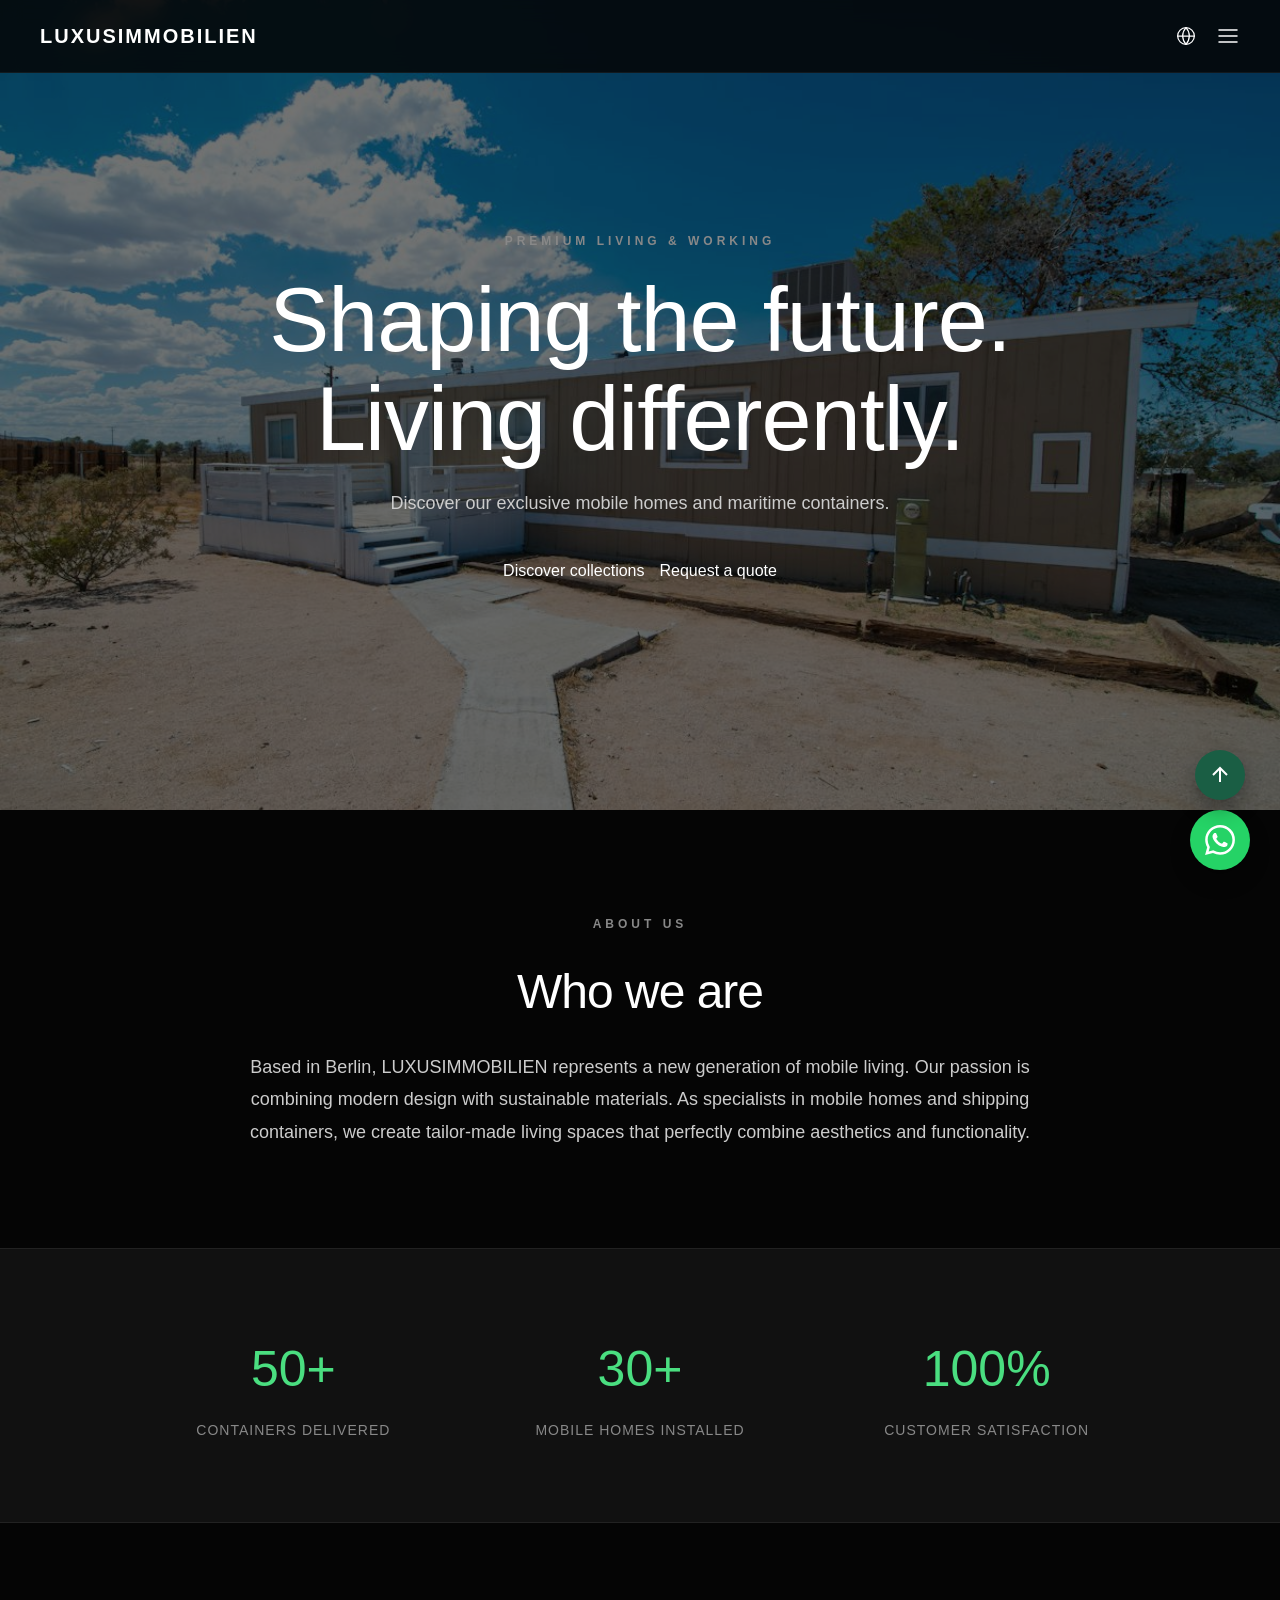
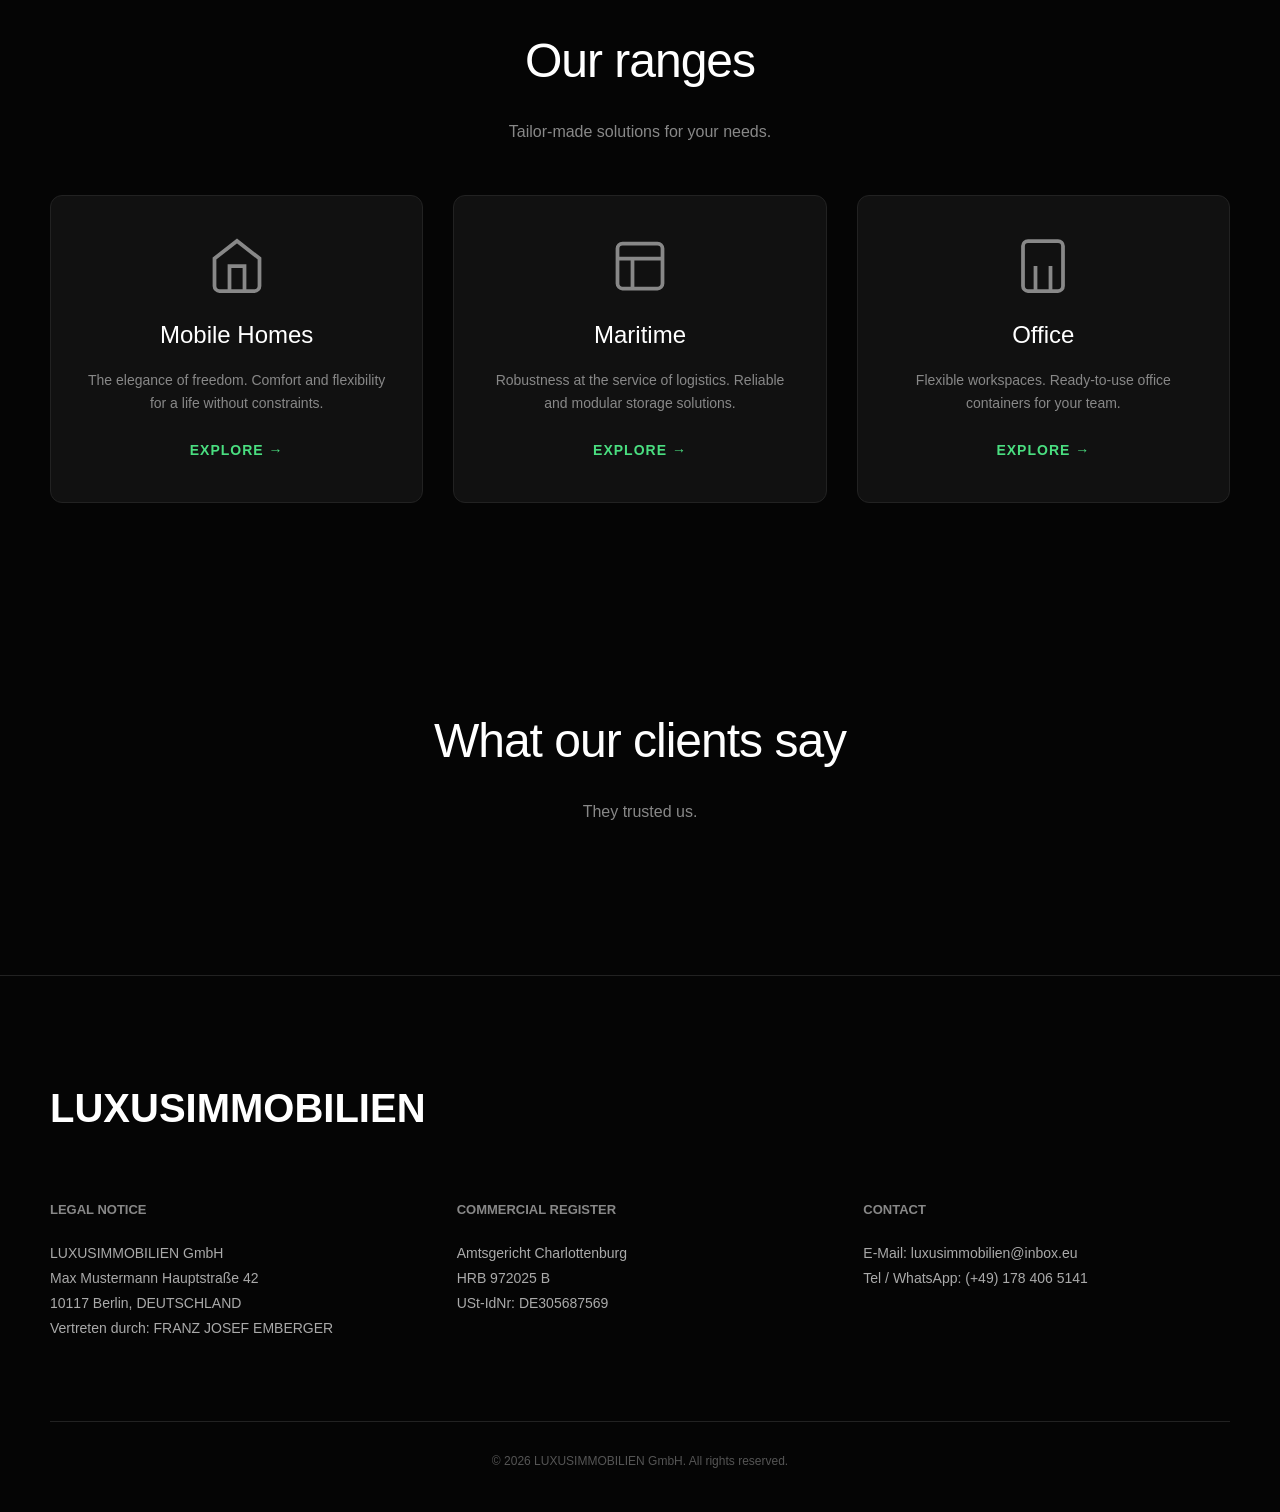
==== commit e6560667: "Update font links and class names in index.html" ====
--- a/index.html
+++ b/index.html
@@ -6,7 +6,8 @@
 <title>LUXUSIMMOBILIEN — Premium Living</title>
 <link rel="preconnect" href="https://fonts.googleapis.com">
 <link rel="preconnect" href="https://fonts.gstatic.com" crossorigin>
-<link href="https://fonts.googleapis.com/css2?family=Space+Grotesk:wght@300;400;500;600;700&family=Inter:wght@300;400;500&display=swap" rel="stylesheet">
+<!-- Nouvelles polices : Playfair Display (titres) et Montserrat (texte) -->
+<link href="https://fonts.googleapis.com/css2?family=Playfair+Display:ital,wght@0,400;0,500;0,600;1,400&family=Montserrat:wght@300;400;500;600&display=swap" rel="stylesheet">
 <link rel="stylesheet" href="styles.css" />
 </head>
 <body>
@@ -49,11 +50,11 @@
       </div>
       <div class="hero-content">
         <span class="eyebrow" data-i18n="hero_eyebrow">Premium Living & Working</span>
-        <h1 data-i18n-html="hero_title">Zukunft gestalten.<br>Anders wohnen.</h1>
-        <p data-i18n="hero_subtitle">Entdecken Sie unsere exklusiven mobilen Häuser und maritimen Container.</p>
+        <h1 class="hero-title" data-i18n-html="hero_title">Zukunft gestalten.<br>Anders wohnen.</h1>
+        <p class="hero-subtitle" data-i18n="hero_subtitle">Entdecken Sie unsere exklusiven mobilen Häuser und maritimen Container.</p>
         <div class="hero-buttons">
-          <a href="#collections" class="btn-primary" data-i18n="hero_scroll">Kollektionen entdecken</a>
-          <a href="https://wa.me/491784065141" target="_blank" class="btn-outline" data-i18n="hero_quote">Angebot anfordern</a>
+          <a href="#collections" class="btn-main" data-i18n="hero_scroll">Kollektionen entdecken</a>
+          <a href="https://wa.me/491784065141" target="_blank" class="btn-secondary" data-i18n="hero_quote">Angebot anfordern</a>
         </div>
       </div>
     </section>
@@ -125,7 +126,7 @@
       </div>
     </section>
 
-    <!-- TÉMOIGNAGES (Nouvelle section) -->
+    <!-- TÉMOIGNAGES -->
     <section id="testimonials" class="testimonials-section">
       <div class="container">
         <h2 class="section-title center" data-i18n="testimonials_title">Ce que disent nos clients</h2>
--- a/styles.css
+++ b/styles.css
@@ -23,46 +23,74 @@
 a { color: inherit; text-decoration: none; }
 [hidden] { display: none !important; }
 
-/* HEADER */
+/* ================= HEADER ================= */
 .site-header {
   position: fixed; top: 0; left: 0; right: 0; z-index: 1000;
   display: flex; justify-content: space-between; align-items: center;
   padding: 20px 40px;
-  background: rgba(5, 5, 5, 0.85); backdrop-filter: blur(10px); 
+  background: rgba(5, 5, 5, 0.85); 
+  backdrop-filter: blur(10px); 
   border-bottom: 1px solid rgba(255, 255, 255, 0.05);
 }
-.brand { font-family: var(--font-display); font-size: 20px; font-weight: 700; letter-spacing: 2px; cursor: pointer; }
-.header-controls { display: flex; gap: 20px; align-items: center; }
-.icon-btn { background: none; border: none; color: var(--text); cursor: pointer; display: flex; align-items: center; transition: opacity 0.3s; }
+.brand {
+  font-family: var(--font-display); font-size: 20px; font-weight: 700; letter-spacing: 2px; cursor: pointer;
+}
+.header-controls {
+  display: flex; gap: 20px; align-items: center;
+}
+.icon-btn {
+  background: none; border: none; color: var(--text); cursor: pointer;
+  display: flex; align-items: center; justify-content: center;
+  transition: opacity 0.3s;
+}
 .icon-btn:hover { opacity: 0.6; }
 
+/* Menu Langue */
 .lang-container { position: relative; z-index: 1001; }
 .dropdown-menu {
   position: absolute; top: 120%; right: 0;
   background: rgba(15,15,15,0.95); border: 1px solid var(--border);
   border-radius: 8px; padding: 10px; display: flex; flex-direction: column; gap: 5px;
-  min-width: 130px; backdrop-filter: blur(10px); box-shadow: 0 10px 30px rgba(0,0,0,0.8);
-}
-.lang-opt { background: none; border: none; color: var(--muted); text-align: left; padding: 8px 12px; font-size: 14px; cursor: pointer; border-radius: 4px; transition: 0.3s; }
+  min-width: 130px; backdrop-filter: blur(10px);
+  box-shadow: 0 10px 30px rgba(0,0,0,0.8);
+}
+.lang-opt {
+  background: none; border: none; color: var(--muted); text-align: left;
+  padding: 8px 12px; font-size: 14px; cursor: pointer; border-radius: 4px; transition: 0.3s;
+}
 .lang-opt:hover, .lang-opt.active { background: var(--border); color: var(--text); }
 
+/* Mobile Nav */
 .mobile-nav {
   position: fixed; inset: 0; background: rgba(5,5,5,0.98); z-index: 999;
   display: flex; flex-direction: column; justify-content: center; align-items: center; gap: 30px;
 }
-.mobile-nav a { font-family: var(--font-display); font-size: 30px; text-transform: uppercase; letter-spacing: 2px; cursor: pointer; }
-
-/* HERO */
-.hero { position: relative; height: 90vh; display: flex; align-items: center; justify-content: center; text-align: center; overflow: hidden; }
+.mobile-nav a {
+  font-family: var(--font-display); font-size: 30px; text-transform: uppercase; letter-spacing: 2px;
+  cursor: pointer;
+}
+
+/* ================= HERO ================= */
+.hero {
+  position: relative; height: 90vh; display: flex; align-items: center; justify-content: center;
+  text-align: center; overflow: hidden;
+}
 .hero-slider { position: absolute; inset: 0; z-index: 1; }
 .hero-slider .slide {
   position: absolute; inset: 0; width: 100%; height: 100%; object-fit: cover;
   opacity: 0; transition: opacity 1.5s ease-in-out; filter: brightness(0.45) saturate(0.9);
 }
 .hero-slider .slide.active { opacity: 1; }
+
 .hero-content { position: relative; z-index: 2; max-width: 900px; padding: 0 20px; }
-.eyebrow { display: inline-block; font-size: 12px; text-transform: uppercase; letter-spacing: 4px; color: var(--muted); margin-bottom: 20px; font-weight: 600; }
-.hero h1 { font-family: var(--font-display); font-size: clamp(50px, 8vw, 90px); font-weight: 400; line-height: 1.1; letter-spacing: -1px; margin-bottom: 20px; }
+.eyebrow {
+  display: inline-block; font-size: 12px; text-transform: uppercase; letter-spacing: 4px;
+  color: var(--muted); margin-bottom: 20px; font-weight: 600;
+}
+.hero h1 {
+  font-family: var(--font-display); font-size: clamp(50px, 8vw, 90px);
+  font-weight: 400; line-height: 1.1; letter-spacing: -1px; margin-bottom: 20px;
+}
 .hero p { font-size: 18px; color: #ccc; max-width: 600px; margin: 0 auto 40px; font-weight: 300; }
 .hero-buttons { display: flex; gap: 15px; justify-content: center; flex-wrap: wrap; }
 .btn-primary {
@@ -76,7 +104,7 @@
 }
 .btn-outline:hover { background: #fff; color: #000; transform: translateY(-2px); }
 
-/* SECTIONS COMMUNES */
+/* ================= SECTIONS ================= */
 .section-title { font-family: var(--font-display); font-size: clamp(32px, 5vw, 48px); font-weight: 400; letter-spacing: -1px; margin-bottom: 20px; }
 .section-title.center { text-align: center; }
 .section-subtitle { text-align: center; color: var(--muted); font-size: 16px; margin-bottom: 50px; }
@@ -108,7 +136,22 @@
 .btn-explore { font-size: 14px; font-weight: 600; color: #4ade80; text-transform: uppercase; letter-spacing: 1px; transition: 0.3s; }
 .category-card:hover .btn-explore { color: #fff; }
 
-/* VUES / PAGES */
+/* ================= TÉMOIGNAGES ================= */
+.testimonials-section { padding: 100px 20px; background: var(--bg); }
+.testimonials-grid { display: grid; grid-template-columns: repeat(auto-fit, minmax(300px, 1fr)); gap: 30px; max-width: 1200px; margin: 0 auto; }
+.testimonial-card {
+  background: var(--surface); border: 1px solid var(--border); border-radius: 12px;
+  padding: 40px 30px; position: relative; display: flex; flex-direction: column; transition: transform 0.3s;
+}
+.testimonial-card:hover { transform: translateY(-5px); border-color: #444; }
+.testimonial-quote { font-family: var(--font-display); font-size: 80px; color: rgba(255,255,255,0.1); line-height: 0; position: absolute; top: 30px; right: 30px; }
+.testimonial-text { font-size: 15px; color: #ccc; line-height: 1.8; font-style: italic; margin-bottom: 25px; flex-grow: 1; z-index: 1; }
+.testimonial-author { display: flex; align-items: center; gap: 15px; }
+.testimonial-author img { width: 50px; height: 50px; border-radius: 50%; object-fit: cover; border: 2px solid var(--border); }
+.testimonial-author h4 { font-size: 15px; font-weight: 600; margin: 0; color: #fff; }
+.testimonial-author span { font-size: 12px; color: var(--muted); }
+
+/* ================= VUES / PAGES ================= */
 .page-view { padding: 120px 20px 80px; min-height: 80vh; background: var(--bg); }
 .container { max-width: 1200px; margin: 0 auto; }
 .btn-back { background: none; border: none; color: var(--muted); font-size: 15px; cursor: pointer; margin-bottom: 30px; transition: 0.3s; }
@@ -156,7 +199,7 @@
 }
 .btn-whatsapp-detail:hover { background: #1ebe54; transform: translateY(-2px); }
 
-/* FOOTER */
+/* ================= FOOTER ================= */
 .site-footer { padding: 100px 50px 40px; border-top: 1px solid var(--border); background: var(--bg); }
 .footer-logo { font-family: var(--font-display); font-size: 40px; font-weight: 700; margin-bottom: 60px; }
 .footer-grid { display: grid; grid-template-columns: repeat(3, 1fr); gap: 40px; margin-bottom: 80px; }
@@ -164,7 +207,7 @@
 .footer-grid p { font-size: 14px; color: #aaa; line-height: 1.8; }
 .footer-bottom { border-top: 1px solid var(--border); padding-top: 30px; text-align: center; font-size: 12px; color: #555; }
 
-/* BOUTONS FLOTTANTS */
+/* ================= BOUTONS FLOTTANTS ================= */
 .floating-wa {
   position: fixed; bottom: 30px; right: 30px; z-index: 999;
   width: 60px; height: 60px; background: #25D366; border-radius: 50%;
@@ -180,7 +223,7 @@
 }
 .floating-top:hover { transform: scale(1.1); }
 
-/* RESPONSIVE */
+/* ================= RESPONSIVE ================= */
 @media (max-width: 900px) {
   .site-header { padding: 15px 20px; }
   .grid-3, .product-detail-layout, .footer-grid { grid-template-columns: 1fr; }
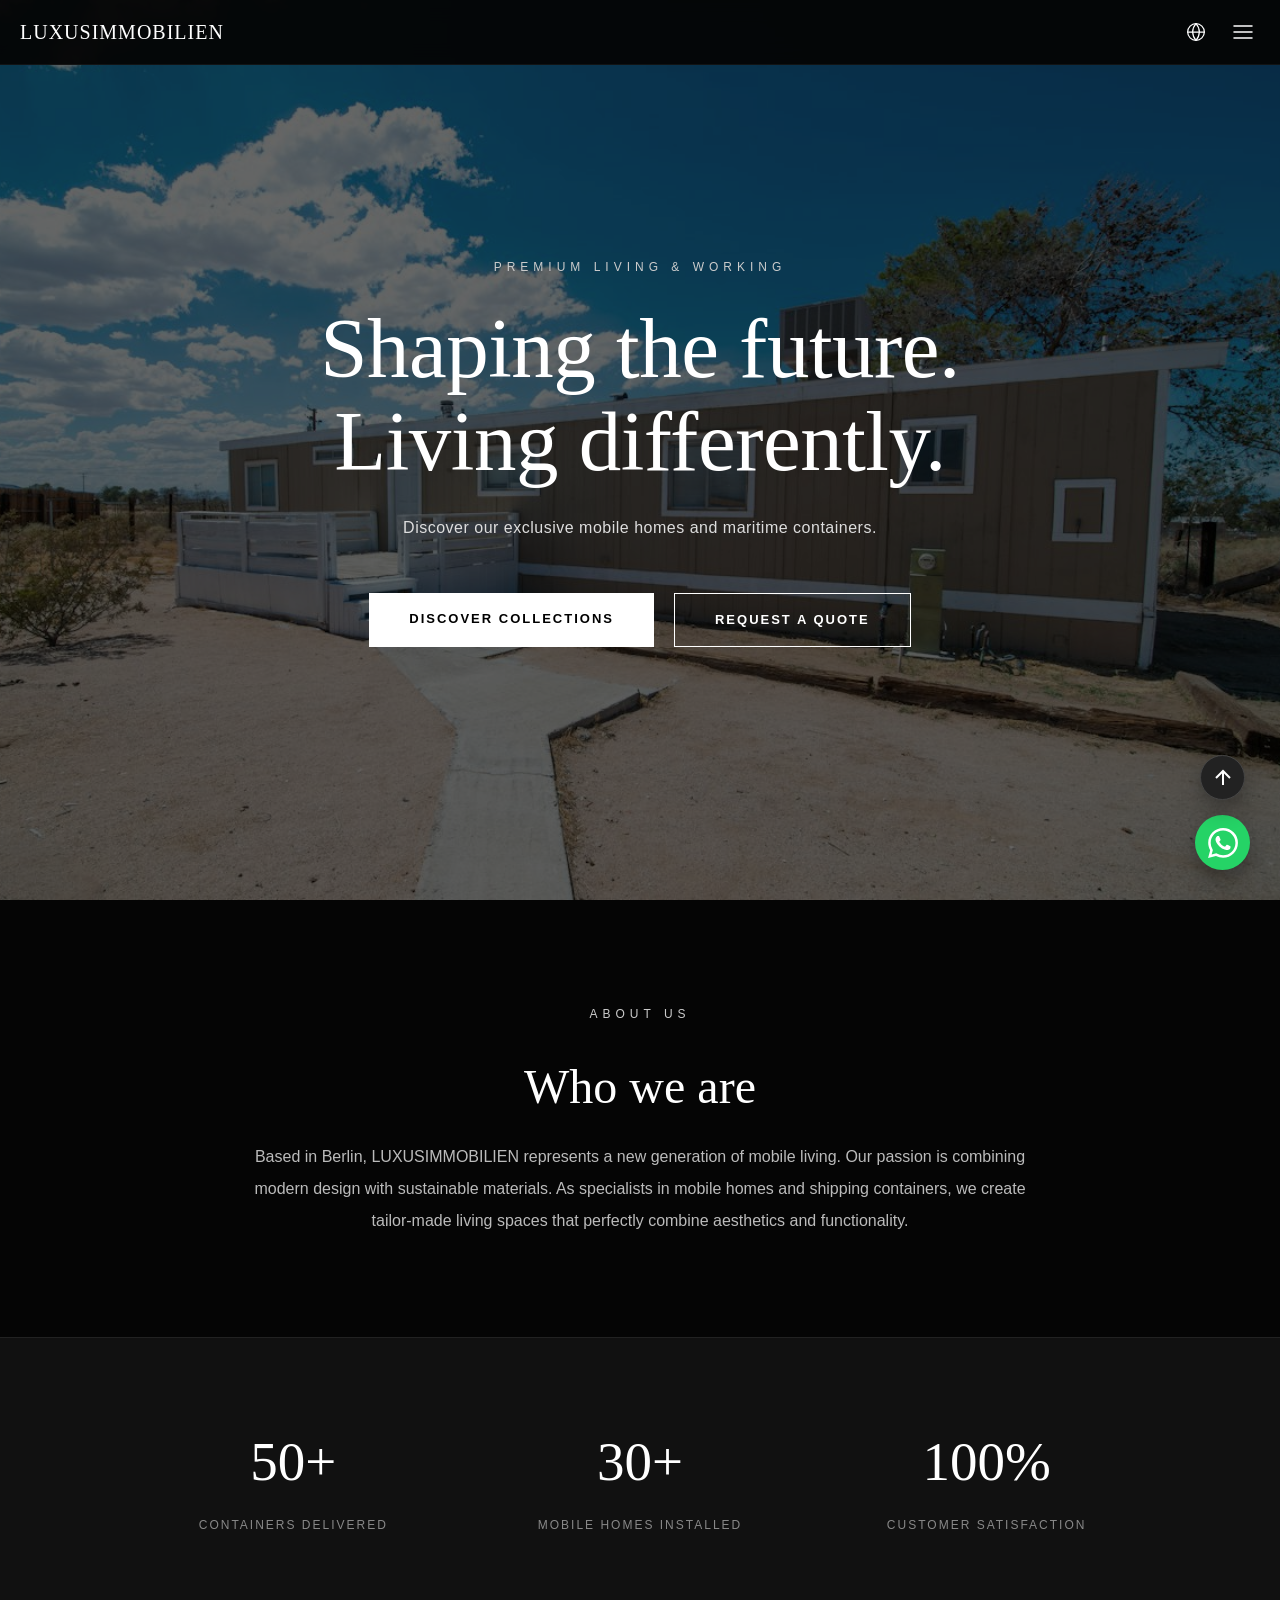
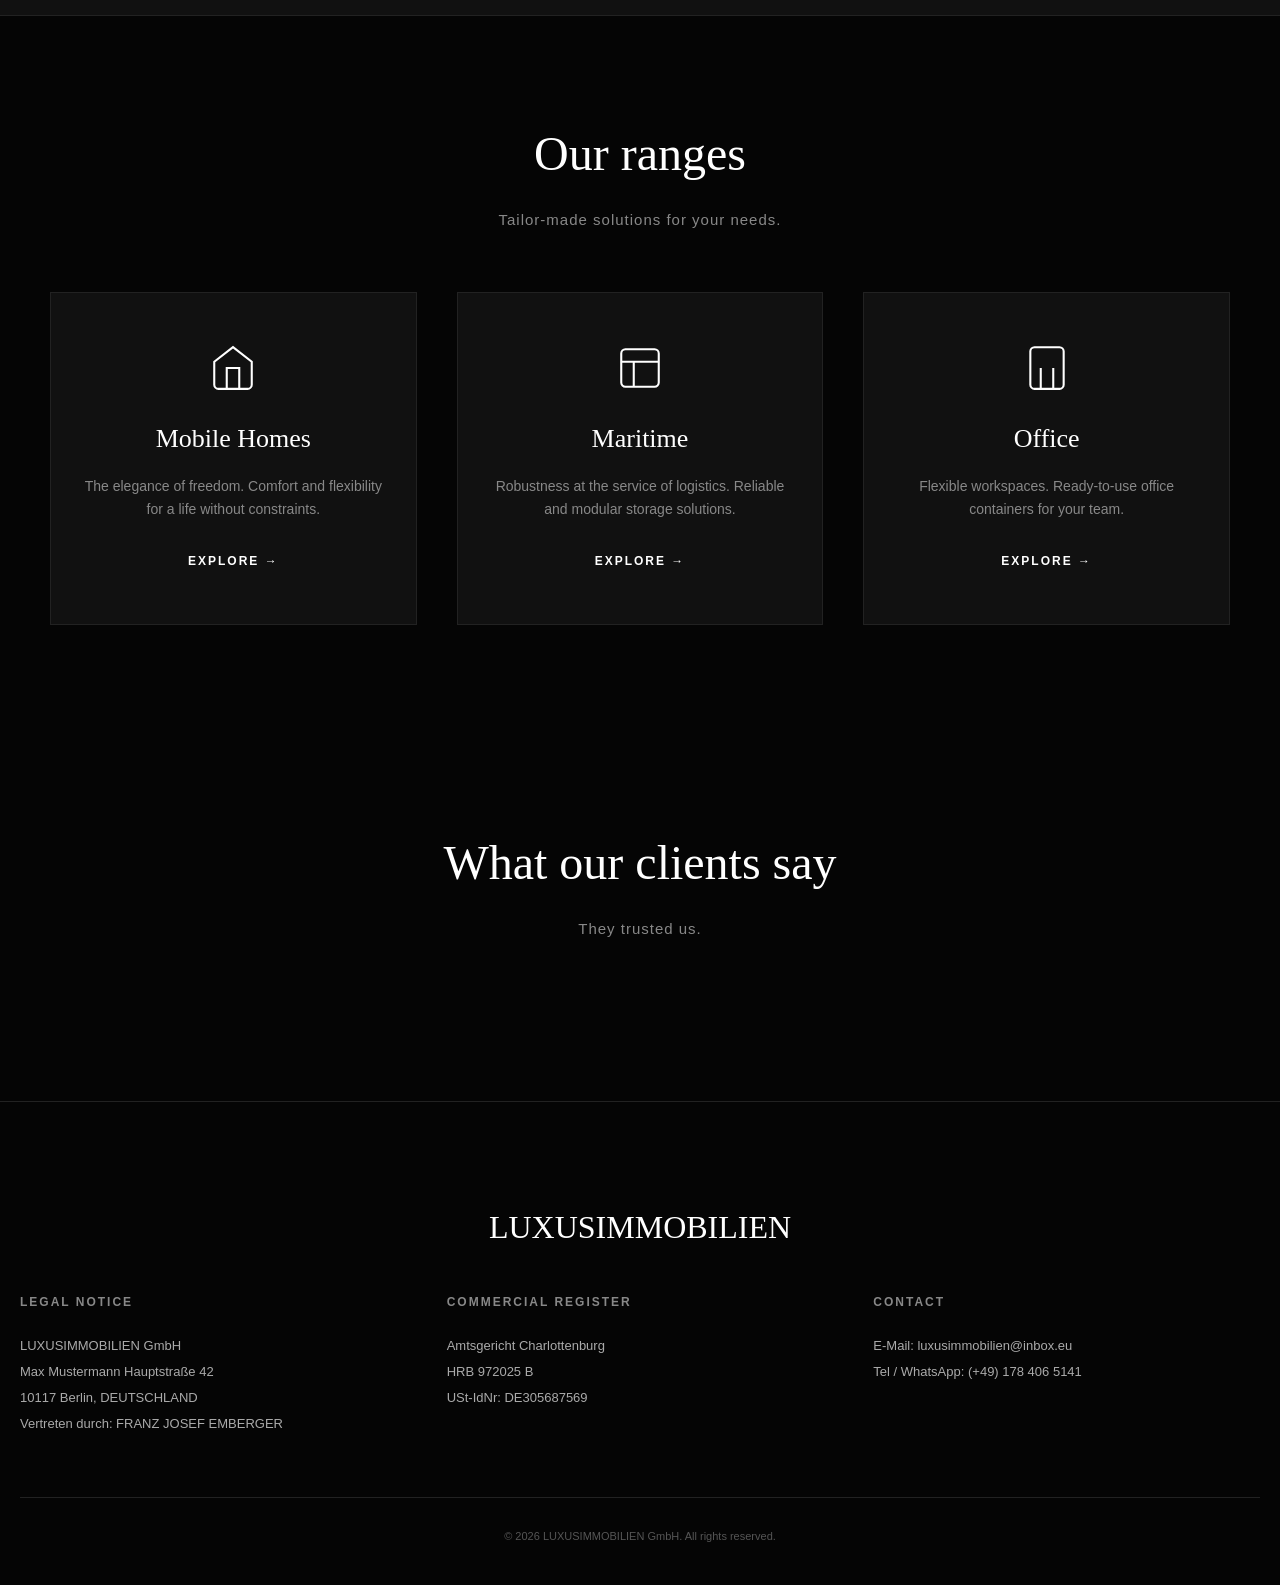
==== commit e698fe3f: "Enhance SEO and add reveal animations Updated SEO metadata and added reveal classes for animations." ====
--- a/index.html
+++ b/index.html
@@ -3,10 +3,26 @@
 <head>
 <meta charset="UTF-8" />
 <meta name="viewport" content="width=device-width, initial-scale=1.0" />
-<title>LUXUSIMMOBILIEN — Premium Living</title>
+
+<!-- SEO & Google -->
+<title>LUXUSIMMOBILIEN — Premium Mobilheime & Container in Berlin</title>
+<meta name="description" content="Entdecken Sie exklusive Mobilheime, Seecontainer und Bürocontainer bei LUXUSIMMOBILIEN in Berlin. Höchste Qualität, modernes Design und flexible Lösungen." />
+<meta name="keywords" content="Mobilheime, Container, Seecontainer, Bürocontainer, Berlin, Luxusimmobilien, Tiny House, mobiles Wohnen" />
+<meta name="author" content="LUXUSIMMOBILIEN GmbH" />
+
+<!-- Open Graph (Pour WhatsApp et Facebook) -->
+<meta property="og:type" content="website" />
+<meta property="og:url" content="https://luxusimmo.github.io/luxusimmobilien-site/" />
+<meta property="og:title" content="LUXUSIMMOBILIEN — Premium Mobilheime & Container" />
+<meta property="og:description" content="Entdecken Sie unsere exklusiven mobilen Häuser und maritimen Container in Berlin." />
+<meta property="og:image" content="https://luxusimmo.github.io/luxusimmobilien-site/hero-1.jpeg" />
+
+<!-- Favicon (L'icône de l'onglet) -->
+<link rel="icon" type="image/png" href="favicon.png" />
+
+<!-- Polices -->
 <link rel="preconnect" href="https://fonts.googleapis.com">
 <link rel="preconnect" href="https://fonts.gstatic.com" crossorigin>
-<!-- Nouvelles polices : Playfair Display (titres) et Montserrat (texte) -->
 <link href="https://fonts.googleapis.com/css2?family=Playfair+Display:ital,wght@0,400;0,500;0,600;1,400&family=Montserrat:wght@300;400;500;600&display=swap" rel="stylesheet">
 <link rel="stylesheet" href="styles.css" />
 </head>
@@ -48,7 +64,7 @@
         <img src="hero-1.jpeg" class="slide active" alt="Luxury Home">
         <img src="hero-2.jpeg" class="slide" alt="Mobile Home">
       </div>
-      <div class="hero-content">
+      <div class="hero-content reveal">
         <span class="eyebrow" data-i18n="hero_eyebrow">Premium Living & Working</span>
         <h1 class="hero-title" data-i18n-html="hero_title">Zukunft gestalten.<br>Anders wohnen.</h1>
         <p class="hero-subtitle" data-i18n="hero_subtitle">Entdecken Sie unsere exklusiven mobilen Häuser und maritimen Container.</p>
@@ -61,7 +77,7 @@
 
     <!-- À PROPOS -->
     <section class="about-section">
-      <div class="about-container">
+      <div class="about-container reveal">
         <span class="eyebrow" data-i18n="about_eyebrow">ÜBER UNS</span>
         <h2 class="section-title center" data-i18n="about_title">Wer wir sind</h2>
         <p class="about-text" data-i18n="about_text">
@@ -76,15 +92,15 @@
     <!-- STATISTIQUES -->
     <section class="stats-section">
       <div class="stats-container">
-        <div class="stat-item">
+        <div class="stat-item reveal">
           <h3 class="stat-number" data-i18n="stat_1_num">50+</h3>
           <p class="stat-label" data-i18n="stat_1_label">Gelieferte Container</p>
         </div>
-        <div class="stat-item">
+        <div class="stat-item reveal">
           <h3 class="stat-number" data-i18n="stat_2_num">30+</h3>
           <p class="stat-label" data-i18n="stat_2_label">Installierte Mobilheime</p>
         </div>
-        <div class="stat-item">
+        <div class="stat-item reveal">
           <h3 class="stat-number" data-i18n="stat_3_num">100%</h3>
           <p class="stat-label" data-i18n="stat_3_label">Kundenzufriedenheit</p>
         </div>
@@ -93,11 +109,11 @@
 
     <!-- GAMMES / CATÉGORIES -->
     <section id="collections" class="collections">
-      <h2 class="section-title center" data-i18n="collections_title">Unsere Gammes</h2>
-      <p class="section-subtitle center" data-i18n="collections_subtitle">Maßgeschneiderte Lösungen für Ihre Bedürfnisse.</p>
+      <h2 class="section-title center reveal" data-i18n="collections_title">Unsere Gammes</h2>
+      <p class="section-subtitle center reveal" data-i18n="collections_subtitle">Maßgeschneiderte Lösungen für Ihre Bedürfnisse.</p>
       
       <div class="grid-3">
-        <div class="category-card" onclick="showCategory('mobile_home')">
+        <div class="category-card reveal" onclick="showCategory('mobile_home')">
           <div class="card-icon">
             <svg viewBox="0 0 24 24" fill="none" stroke="currentColor" stroke-width="1.5"><path d="M3 9l9-7 9 7v11a2 2 0 0 1-2 2H5a2 2 0 0 1-2-2z"/><polyline points="9 22 9 12 15 12 15 22"/></svg>
           </div>
@@ -106,7 +122,7 @@
           <span class="btn-explore" data-i18n="btn_explore">Entdecken →</span>
         </div>
         
-        <div class="category-card" onclick="showCategory('maritime')">
+        <div class="category-card reveal" onclick="showCategory('maritime')">
           <div class="card-icon">
             <svg viewBox="0 0 24 24" fill="none" stroke="currentColor" stroke-width="1.5"><rect x="3" y="3" width="18" height="18" rx="2" ry="2"/><line x1="3" y1="9" x2="21" y2="9"/><line x1="9" y1="21" x2="9" y2="9"/></svg>
           </div>
@@ -115,7 +131,7 @@
           <span class="btn-explore" data-i18n="btn_explore">Entdecken →</span>
         </div>
         
-        <div class="category-card" onclick="showCategory('office')">
+        <div class="category-card reveal" onclick="showCategory('office')">
           <div class="card-icon">
             <svg viewBox="0 0 24 24" fill="none" stroke="currentColor" stroke-width="1.5"><rect x="4" y="2" width="16" height="20" rx="2" ry="2"/><line x1="9" y1="22" x2="9" y2="12"/><line x1="15" y1="22" x2="15" y2="12"/></svg>
           </div>
@@ -129,8 +145,8 @@
     <!-- TÉMOIGNAGES -->
     <section id="testimonials" class="testimonials-section">
       <div class="container">
-        <h2 class="section-title center" data-i18n="testimonials_title">Ce que disent nos clients</h2>
-        <p class="section-subtitle center" data-i18n="testimonials_subtitle">Ils nous ont fait confiance.</p>
+        <h2 class="section-title center reveal" data-i18n="testimonials_title">Ce que disent nos clients</h2>
+        <p class="section-subtitle center reveal" data-i18n="testimonials_subtitle">Ils nous ont fait confiance.</p>
         
         <div id="testimonials-grid" class="testimonials-grid">
           <!-- Les témoignages s'afficheront ici via JS -->
@@ -154,12 +170,12 @@
       <button class="btn-back" onclick="showCategory(currentCategory)">← <span data-i18n="back_list">Zurück zur Liste</span></button>
       
       <div class="product-detail-layout">
-        <div class="product-detail-images">
+        <div class="product-detail-images reveal">
           <img id="detail-main-img" src="" alt="Product" class="main-img">
           <div id="detail-thumbnails" class="thumbnails"></div>
         </div>
         
-        <div class="product-detail-info">
+        <div class="product-detail-info reveal">
           <span class="badge-category" id="detail-category"></span>
           <h1 id="detail-title"></h1>
           <p class="detail-subtitle" id="detail-year"></p>
@@ -184,9 +200,9 @@
 
 <footer id="impressum" class="site-footer">
   <div class="footer-top">
-    <h2 class="footer-logo" onclick="showView('home')" style="cursor:pointer;">LUXUSIMMOBILIEN</h2>
-  </div>
-  <div class="footer-grid">
+    <h2 class="footer-logo" onclick="showView('home')">LUXUSIMMOBILIEN</h2>
+  </div>
+  <div class="footer-grid reveal">
     <div>
       <h4 data-i18n="footer_legal">Impressum</h4>
       <p>LUXUSIMMOBILIEN GmbH<br>Max Mustermann Hauptstraße 42<br>10117 Berlin, DEUTSCHLAND<br>Vertreten durch: FRANZ JOSEF EMBERGER</p>
--- a/styles.css
+++ b/styles.css
@@ -4,18 +4,19 @@
   --text: #ffffff;
   --muted: #888888;
   --border: #222222;
-  --font-display: 'Space Grotesk', sans-serif;
-  --font-body: 'Inter', sans-serif;
+  --font-display: 'Playfair Display', serif;
+  --font-body: 'Montserrat', sans-serif;
 }
 
 * { margin: 0; padding: 0; box-sizing: border-box; }
-html { scroll-behavior: smooth; }
+html { scroll-behavior: smooth; overflow-x: hidden; }
 body {
   background-color: var(--bg);
   color: var(--text);
   font-family: var(--font-body);
   line-height: 1.6;
   overflow-x: hidden;
+  width: 100%;
   -webkit-font-smoothing: antialiased;
 }
 
@@ -25,28 +26,31 @@
 
 /* ================= HEADER ================= */
 .site-header {
-  position: fixed; top: 0; left: 0; right: 0; z-index: 1000;
+  position: fixed; top: 0; left: 0; right: 0; z-index: 9999;
   display: flex; justify-content: space-between; align-items: center;
-  padding: 20px 40px;
-  background: rgba(5, 5, 5, 0.85); 
+  padding: 15px 20px;
+  background: rgba(5, 5, 5, 0.95); 
   backdrop-filter: blur(10px); 
   border-bottom: 1px solid rgba(255, 255, 255, 0.05);
+  width: 100%;
 }
 .brand {
-  font-family: var(--font-display); font-size: 20px; font-weight: 700; letter-spacing: 2px; cursor: pointer;
+  font-family: var(--font-display); font-size: 20px; font-weight: 500; letter-spacing: 1px; cursor: pointer;
+  white-space: nowrap; 
 }
 .header-controls {
-  display: flex; gap: 20px; align-items: center;
+  display: flex; gap: 15px; align-items: center;
+  flex-shrink: 0;
 }
 .icon-btn {
   background: none; border: none; color: var(--text); cursor: pointer;
   display: flex; align-items: center; justify-content: center;
-  transition: opacity 0.3s;
+  transition: opacity 0.3s; padding: 5px;
 }
 .icon-btn:hover { opacity: 0.6; }
 
 /* Menu Langue */
-.lang-container { position: relative; z-index: 1001; }
+.lang-container { position: relative; z-index: 10000; }
 .dropdown-menu {
   position: absolute; top: 120%; right: 0;
   background: rgba(15,15,15,0.95); border: 1px solid var(--border);
@@ -56,180 +60,195 @@
 }
 .lang-opt {
   background: none; border: none; color: var(--muted); text-align: left;
-  padding: 8px 12px; font-size: 14px; cursor: pointer; border-radius: 4px; transition: 0.3s;
+  padding: 8px 12px; font-size: 13px; font-family: var(--font-body);
+  cursor: pointer; border-radius: 4px; transition: 0.3s;
 }
 .lang-opt:hover, .lang-opt.active { background: var(--border); color: var(--text); }
 
 /* Mobile Nav */
 .mobile-nav {
-  position: fixed; inset: 0; background: rgba(5,5,5,0.98); z-index: 999;
+  position: fixed; inset: 0; background: rgba(5,5,5,0.98); z-index: 9998;
   display: flex; flex-direction: column; justify-content: center; align-items: center; gap: 30px;
 }
 .mobile-nav a {
-  font-family: var(--font-display); font-size: 30px; text-transform: uppercase; letter-spacing: 2px;
-  cursor: pointer;
+  font-family: var(--font-display); font-size: 32px; font-style: italic; letter-spacing: 2px;
+  cursor: pointer; transition: 0.3s;
 }
 
 /* ================= HERO ================= */
 .hero {
-  position: relative; height: 90vh; display: flex; align-items: center; justify-content: center;
+  position: relative; height: 100vh; display: flex; align-items: center; justify-content: center;
   text-align: center; overflow: hidden;
 }
 .hero-slider { position: absolute; inset: 0; z-index: 1; }
 .hero-slider .slide {
   position: absolute; inset: 0; width: 100%; height: 100%; object-fit: cover;
-  opacity: 0; transition: opacity 1.5s ease-in-out; filter: brightness(0.45) saturate(0.9);
+  opacity: 0; transition: opacity 1.5s ease-in-out; filter: brightness(0.4) saturate(0.8);
 }
 .hero-slider .slide.active { opacity: 1; }
 
 .hero-content { position: relative; z-index: 2; max-width: 900px; padding: 0 20px; }
 .eyebrow {
-  display: inline-block; font-size: 12px; text-transform: uppercase; letter-spacing: 4px;
-  color: var(--muted); margin-bottom: 20px; font-weight: 600;
-}
-.hero h1 {
-  font-family: var(--font-display); font-size: clamp(50px, 8vw, 90px);
-  font-weight: 400; line-height: 1.1; letter-spacing: -1px; margin-bottom: 20px;
-}
-.hero p { font-size: 18px; color: #ccc; max-width: 600px; margin: 0 auto 40px; font-weight: 300; }
-.hero-buttons { display: flex; gap: 15px; justify-content: center; flex-wrap: wrap; }
-.btn-primary {
-  background: #1a5e44; color: #fff; padding: 16px 36px; border-radius: 50px;
-  font-weight: 500; font-size: 15px; border: none; cursor: pointer; transition: 0.3s;
-}
-.btn-primary:hover { background: #226f52; transform: translateY(-2px); }
-.btn-outline {
-  background: transparent; color: #fff; padding: 16px 36px; border-radius: 50px;
-  font-weight: 500; font-size: 15px; border: 1px solid #fff; cursor: pointer; transition: 0.3s;
-}
-.btn-outline:hover { background: #fff; color: #000; transform: translateY(-2px); }
+  display: inline-block; font-size: 12px; text-transform: uppercase; letter-spacing: 5px;
+  color: #ccc; margin-bottom: 25px; font-weight: 500;
+}
+.hero-title {
+  font-family: var(--font-display); font-size: clamp(40px, 7vw, 85px);
+  font-weight: 400; line-height: 1.1; letter-spacing: -0.5px; margin-bottom: 25px;
+}
+.hero-subtitle { 
+  font-size: 16px; color: #ddd; max-width: 600px; margin: 0 auto 50px; 
+  font-weight: 300; line-height: 1.8; letter-spacing: 0.5px;
+}
+
+/* Boutons */
+.hero-buttons { display: flex; gap: 20px; justify-content: center; flex-wrap: wrap; }
+.btn-main {
+  background: #fff; color: #000; padding: 16px 40px; border-radius: 0;
+  font-weight: 600; font-size: 13px; text-transform: uppercase; letter-spacing: 2px;
+  border: none; cursor: pointer; transition: 0.3s;
+}
+.btn-main:hover { background: #ddd; transform: translateY(-2px); }
+.btn-secondary {
+  background: transparent; color: #fff; padding: 16px 40px; border-radius: 0;
+  font-weight: 600; font-size: 13px; text-transform: uppercase; letter-spacing: 2px;
+  border: 1px solid #fff; cursor: pointer; transition: 0.3s;
+}
+.btn-secondary:hover { background: #fff; color: #000; transform: translateY(-2px); }
 
 /* ================= SECTIONS ================= */
-.section-title { font-family: var(--font-display); font-size: clamp(32px, 5vw, 48px); font-weight: 400; letter-spacing: -1px; margin-bottom: 20px; }
+.section-title { 
+  font-family: var(--font-display); font-size: clamp(32px, 4vw, 48px); 
+  font-weight: 400; margin-bottom: 15px; 
+}
 .section-title.center { text-align: center; }
-.section-subtitle { text-align: center; color: var(--muted); font-size: 16px; margin-bottom: 50px; }
+.section-subtitle { text-align: center; color: var(--muted); font-size: 15px; margin-bottom: 60px; letter-spacing: 1px; }
 
 /* À PROPOS */
 .about-section { padding: 100px 20px; background: var(--bg); text-align: center; }
 .about-container { max-width: 800px; margin: 0 auto; }
-.about-text { font-size: 18px; line-height: 1.8; color: #ccc; font-weight: 300; }
+.about-text { font-size: 16px; line-height: 2; color: #bbb; font-weight: 300; }
 
 /* STATISTIQUES */
 .stats-section { padding: 80px 20px; background: var(--surface); border-top: 1px solid var(--border); border-bottom: 1px solid var(--border); }
 .stats-container { max-width: 1000px; margin: 0 auto; display: grid; grid-template-columns: repeat(3, 1fr); gap: 40px; text-align: center; }
-.stat-number { font-family: var(--font-display); font-size: 50px; font-weight: 300; color: #4ade80; margin-bottom: 10px; }
-.stat-label { font-size: 14px; color: var(--muted); text-transform: uppercase; letter-spacing: 1px; }
-
-/* GAMMES / CATÉGORIES */
+.stat-number { font-family: var(--font-display); font-size: 55px; font-weight: 400; color: #fff; margin-bottom: 10px; }
+.stat-label { font-size: 12px; color: var(--muted); text-transform: uppercase; letter-spacing: 2px; }
+
+/* GAMMES */
 .collections { padding: 100px 50px; }
-.grid-3 { display: grid; grid-template-columns: repeat(3, 1fr); gap: 30px; max-width: 1200px; margin: 0 auto; }
+.grid-3 { display: grid; grid-template-columns: repeat(3, 1fr); gap: 40px; max-width: 1200px; margin: 0 auto; }
 .category-card {
-  background: var(--surface); border: 1px solid var(--border); border-radius: 12px;
-  padding: 40px 30px; text-align: center; cursor: pointer; transition: 0.3s;
+  background: var(--surface); border: 1px solid var(--border); border-radius: 0;
+  padding: 50px 30px; text-align: center; cursor: pointer; transition: 0.4s;
   display: flex; flex-direction: column; align-items: center;
 }
-.category-card:hover { transform: translateY(-10px); border-color: #444; box-shadow: 0 20px 40px rgba(0,0,0,0.4); }
-.card-icon { width: 60px; height: 60px; margin-bottom: 20px; color: #888; }
-.card-icon svg { width: 100%; height: 100%; }
-.category-card h3 { font-family: var(--font-display); font-size: 24px; font-weight: 500; margin-bottom: 15px; }
-.category-card p { font-size: 14px; color: var(--muted); margin-bottom: 25px; line-height: 1.6; flex-grow: 1; }
-.btn-explore { font-size: 14px; font-weight: 600; color: #4ade80; text-transform: uppercase; letter-spacing: 1px; transition: 0.3s; }
-.category-card:hover .btn-explore { color: #fff; }
-
-/* ================= TÉMOIGNAGES ================= */
+.category-card:hover { transform: translateY(-10px); border-color: #fff; }
+.card-icon { width: 50px; height: 50px; margin-bottom: 25px; color: #fff; }
+.card-icon svg { width: 100%; height: 100%; stroke-width: 1; }
+.category-card h3 { font-family: var(--font-display); font-size: 26px; font-weight: 400; margin-bottom: 15px; }
+.category-card p { font-size: 14px; color: var(--muted); margin-bottom: 30px; line-height: 1.7; flex-grow: 1; }
+.btn-explore { font-size: 12px; font-weight: 600; color: #fff; text-transform: uppercase; letter-spacing: 2px; transition: 0.3s; border-bottom: 1px solid transparent; padding-bottom: 2px; }
+.category-card:hover .btn-explore { border-color: #fff; }
+
+/* TÉMOIGNAGES */
 .testimonials-section { padding: 100px 20px; background: var(--bg); }
 .testimonials-grid { display: grid; grid-template-columns: repeat(auto-fit, minmax(300px, 1fr)); gap: 30px; max-width: 1200px; margin: 0 auto; }
 .testimonial-card {
-  background: var(--surface); border: 1px solid var(--border); border-radius: 12px;
+  background: var(--surface); border: 1px solid var(--border); border-radius: 0;
   padding: 40px 30px; position: relative; display: flex; flex-direction: column; transition: transform 0.3s;
 }
-.testimonial-card:hover { transform: translateY(-5px); border-color: #444; }
-.testimonial-quote { font-family: var(--font-display); font-size: 80px; color: rgba(255,255,255,0.1); line-height: 0; position: absolute; top: 30px; right: 30px; }
-.testimonial-text { font-size: 15px; color: #ccc; line-height: 1.8; font-style: italic; margin-bottom: 25px; flex-grow: 1; z-index: 1; }
+.testimonial-quote { font-family: var(--font-display); font-size: 90px; color: rgba(255,255,255,0.05); line-height: 0; position: absolute; top: 40px; right: 30px; }
+.testimonial-text { font-size: 15px; color: #bbb; line-height: 1.8; font-style: italic; font-weight: 300; margin-bottom: 30px; flex-grow: 1; z-index: 1; }
 .testimonial-author { display: flex; align-items: center; gap: 15px; }
-.testimonial-author img { width: 50px; height: 50px; border-radius: 50%; object-fit: cover; border: 2px solid var(--border); }
-.testimonial-author h4 { font-size: 15px; font-weight: 600; margin: 0; color: #fff; }
-.testimonial-author span { font-size: 12px; color: var(--muted); }
-
-/* ================= VUES / PAGES ================= */
+.testimonial-author img { width: 55px; height: 55px; border-radius: 50%; object-fit: cover; border: 1px solid var(--border); }
+.testimonial-author h4 { font-size: 15px; font-weight: 500; margin: 0; color: #fff; font-family: var(--font-display); }
+.testimonial-author span { font-size: 11px; text-transform: uppercase; letter-spacing: 1px; color: var(--muted); }
+
+/* VUES / PAGES */
 .page-view { padding: 120px 20px 80px; min-height: 80vh; background: var(--bg); }
 .container { max-width: 1200px; margin: 0 auto; }
-.btn-back { background: none; border: none; color: var(--muted); font-size: 15px; cursor: pointer; margin-bottom: 30px; transition: 0.3s; }
-.btn-back:hover { color: var(--text); }
-.page-title { font-family: var(--font-display); font-size: clamp(32px, 5vw, 60px); font-weight: 400; margin-bottom: 40px; }
+.btn-back { background: none; border: none; color: var(--muted); font-size: 13px; text-transform: uppercase; letter-spacing: 1px; cursor: pointer; margin-bottom: 40px; transition: 0.3s; }
+.page-title { font-family: var(--font-display); font-size: clamp(32px, 5vw, 60px); font-weight: 400; margin-bottom: 50px; }
 
 /* GRILLE PRODUITS */
-.product-grid { display: grid; grid-template-columns: repeat(auto-fill, minmax(320px, 1fr)); gap: 30px; }
-.product-card { background: var(--surface); border: 1px solid var(--border); border-radius: 12px; overflow: hidden; cursor: pointer; transition: 0.3s; }
-.product-card:hover { transform: translateY(-5px); border-color: #444; }
+.product-grid { display: grid; grid-template-columns: repeat(auto-fill, minmax(300px, 1fr)); gap: 30px; }
+.product-card { background: var(--surface); border: 1px solid var(--border); border-radius: 0; overflow: hidden; cursor: pointer; transition: 0.3s; }
 .card-image { width: 100%; height: 250px; overflow: hidden; }
-.card-image img { width: 100%; height: 100%; object-fit: cover; transition: 0.5s; }
-.product-card:hover .card-image img { transform: scale(1.05); }
+.card-image img { width: 100%; height: 100%; object-fit: cover; transition: 0.8s; }
 .card-info { padding: 25px; }
-.card-info h3 { font-family: var(--font-display); font-size: 22px; margin-bottom: 8px; }
-.card-price { font-size: 20px; font-weight: 600; margin-bottom: 10px; }
-.card-specs { font-size: 14px; color: var(--muted); margin-bottom: 20px; }
-.btn-detail { font-size: 13px; text-transform: uppercase; letter-spacing: 1px; font-weight: 600; border-bottom: 1px solid transparent; transition: 0.3s; }
-.product-card:hover .btn-detail { border-color: #fff; }
+.card-info h3 { font-family: var(--font-display); font-size: 24px; font-weight: 400; margin-bottom: 10px; }
+.card-price { font-size: 18px; font-weight: 500; margin-bottom: 10px; }
+.card-specs { font-size: 13px; color: var(--muted); margin-bottom: 25px; }
+.btn-detail { font-size: 11px; text-transform: uppercase; letter-spacing: 2px; font-weight: 600; border-bottom: 1px solid transparent; transition: 0.3s; }
 
 /* FICHE PRODUIT */
-.product-detail-layout { display: grid; grid-template-columns: 1.2fr 1fr; gap: 60px; }
+.product-detail-layout { display: grid; grid-template-columns: 1.2fr 1fr; gap: 50px; }
 .product-detail-images { display: flex; flex-direction: column; gap: 15px; }
-.main-img { width: 100%; max-height: 600px; object-fit: cover; border-radius: 12px; border: 1px solid var(--border); }
+.main-img { width: 100%; max-height: 600px; object-fit: cover; border-radius: 0; border: 1px solid var(--border); }
 .thumbnails { display: flex; gap: 10px; overflow-x: auto; padding-bottom: 5px; }
-.thumbnails img { width: 90px; height: 65px; object-fit: cover; border-radius: 6px; cursor: pointer; border: 2px solid transparent; opacity: 0.5; transition: 0.3s; }
+.thumbnails img { width: 80px; height: 60px; object-fit: cover; border-radius: 0; cursor: pointer; border: 1px solid transparent; opacity: 0.5; transition: 0.3s; }
 .thumbnails img:hover, .thumbnails img.active { border-color: #fff; opacity: 1; }
 .product-detail-info { display: flex; flex-direction: column; }
-.badge-category { display: inline-block; background: rgba(255,255,255,0.1); padding: 6px 14px; border-radius: 4px; font-size: 11px; text-transform: uppercase; width: fit-content; margin-bottom: 15px; }
-.product-detail-info h1 { font-family: var(--font-display); font-size: clamp(32px, 4vw, 50px); margin-bottom: 10px; }
-.detail-subtitle { font-size: 16px; color: var(--muted); margin-bottom: 25px; }
-.detail-price { font-size: 32px; font-weight: 600; margin-bottom: 30px; }
-.specs-box { display: grid; grid-template-columns: 1fr 1fr; gap: 20px; background: var(--surface); padding: 25px; border-radius: 12px; border: 1px solid var(--border); margin-bottom: 30px; }
+.badge-category { display: inline-block; background: rgba(255,255,255,0.05); padding: 8px 16px; border-radius: 0; font-size: 11px; text-transform: uppercase; letter-spacing: 2px; width: fit-content; margin-bottom: 20px; border: 1px solid var(--border); }
+.product-detail-info h1 { font-family: var(--font-display); font-size: clamp(32px, 4vw, 50px); font-weight: 400; margin-bottom: 15px; line-height: 1.2; }
+.detail-subtitle { font-size: 14px; color: var(--muted); text-transform: uppercase; letter-spacing: 1px; margin-bottom: 30px; }
+.detail-price { font-family: var(--font-display); font-size: 36px; font-weight: 400; margin-bottom: 40px; }
+.specs-box { display: grid; grid-template-columns: 1fr 1fr; gap: 20px; background: var(--surface); padding: 25px; border-radius: 0; border: 1px solid var(--border); margin-bottom: 40px; }
 .spec-item { display: flex; gap: 15px; align-items: center; }
-.spec-icon { font-size: 24px; opacity: 0.8; }
-.spec-item strong { font-size: 12px; text-transform: uppercase; color: var(--muted); }
-.spec-item div { font-size: 15px; }
+.spec-icon { font-size: 20px; opacity: 0.6; }
+.spec-item strong { font-size: 11px; text-transform: uppercase; letter-spacing: 1px; color: var(--muted); }
+.spec-item div { font-size: 15px; font-weight: 500; }
 .detail-description { margin-bottom: 40px; }
-.detail-description h3 { font-size: 14px; text-transform: uppercase; letter-spacing: 1.5px; margin-bottom: 12px; color: var(--muted); }
-.detail-description p { font-size: 16px; line-height: 1.8; color: #ccc; }
+.detail-description h3 { font-size: 12px; text-transform: uppercase; letter-spacing: 2px; margin-bottom: 15px; color: var(--muted); }
+.detail-description p { font-size: 15px; line-height: 1.9; color: #bbb; font-weight: 300; }
 .btn-whatsapp-detail {
   display: inline-flex; align-items: center; justify-content: center; gap: 10px;
-  background: #25D366; color: #fff; padding: 18px 30px; border-radius: 50px;
-  font-weight: 600; font-size: 15px; transition: 0.3s; width: 100%; border: none;
-}
-.btn-whatsapp-detail:hover { background: #1ebe54; transform: translateY(-2px); }
-
-/* ================= FOOTER ================= */
-.site-footer { padding: 100px 50px 40px; border-top: 1px solid var(--border); background: var(--bg); }
-.footer-logo { font-family: var(--font-display); font-size: 40px; font-weight: 700; margin-bottom: 60px; }
-.footer-grid { display: grid; grid-template-columns: repeat(3, 1fr); gap: 40px; margin-bottom: 80px; }
-.footer-grid h4 { font-size: 13px; text-transform: uppercase; color: var(--muted); margin-bottom: 20px; }
-.footer-grid p { font-size: 14px; color: #aaa; line-height: 1.8; }
-.footer-bottom { border-top: 1px solid var(--border); padding-top: 30px; text-align: center; font-size: 12px; color: #555; }
+  background: #25D366; color: #fff; padding: 20px 30px; border-radius: 0;
+  font-weight: 600; font-size: 13px; text-transform: uppercase; letter-spacing: 1px; transition: 0.3s; width: 100%; border: none;
+}
+
+/* FOOTER */
+.site-footer { padding: 100px 20px 40px; border-top: 1px solid var(--border); background: var(--bg); text-align: center; }
+.footer-logo { font-family: var(--font-display); font-size: 32px; font-weight: 400; margin-bottom: 40px; cursor: pointer; }
+.footer-grid { display: grid; grid-template-columns: repeat(3, 1fr); gap: 40px; margin-bottom: 60px; text-align: left; }
+.footer-grid h4 { font-size: 12px; text-transform: uppercase; letter-spacing: 2px; color: var(--muted); margin-bottom: 20px; }
+.footer-grid p { font-size: 13px; color: #aaa; line-height: 2; font-weight: 300; }
+.footer-bottom { border-top: 1px solid var(--border); padding-top: 30px; text-align: center; font-size: 11px; color: #555; }
 
 /* ================= BOUTONS FLOTTANTS ================= */
 .floating-wa {
-  position: fixed; bottom: 30px; right: 30px; z-index: 999;
-  width: 60px; height: 60px; background: #25D366; border-radius: 50%;
+  position: fixed; bottom: 30px; right: 30px; z-index: 99999;
+  width: 55px; height: 55px; background: #25D366; border-radius: 50%;
   display: flex; align-items: center; justify-content: center;
   box-shadow: 0 10px 20px rgba(0,0,0,0.3); transition: 0.3s; color: #fff;
 }
-.floating-wa:hover { transform: scale(1.1); }
 .floating-top {
-  position: fixed; bottom: 100px; right: 35px; z-index: 999;
-  width: 50px; height: 50px; background: #1a5e44; border-radius: 50%;
+  position: fixed; bottom: 100px; right: 35px; z-index: 99999;
+  width: 45px; height: 45px; background: #222; border-radius: 50%;
   display: flex; align-items: center; justify-content: center;
-  box-shadow: 0 10px 20px rgba(0,0,0,0.3); transition: 0.3s; border: none; cursor: pointer; color: #fff;
-}
-.floating-top:hover { transform: scale(1.1); }
-
-/* ================= RESPONSIVE ================= */
+  box-shadow: 0 10px 20px rgba(0,0,0,0.3); transition: 0.3s; border: 1px solid #444; cursor: pointer; color: #fff;
+}
+
+/* ================= RESPONSIVE MOBILE ================= */
 @media (max-width: 900px) {
-  .site-header { padding: 15px 20px; }
+  /* On force le header à ne pas exploser */
+  .site-header { padding: 12px 15px; }
+  .brand { font-size: 13px !important; letter-spacing: 0.5px !important; max-width: 65%; overflow: hidden; text-overflow: ellipsis; }
+  .header-controls { gap: 10px !important; }
+  
+  /* On empêche le logo du footer de casser la page */
+  .footer-logo { font-size: 20px !important; }
+  
+  /* On empile les blocs */
   .grid-3, .product-detail-layout, .footer-grid { grid-template-columns: 1fr; }
   .stats-container { grid-template-columns: 1fr; gap: 30px; }
   .collections { padding: 60px 20px; }
-  .hero h1 { font-size: 40px; }
-  .floating-wa { bottom: 20px; right: 20px; }
-  .floating-top { bottom: 90px; right: 25px; }
-}
+  
+  /* Boutons flottants remontés à fond pour être visibles sur téléphone */
+  .floating-wa { bottom: 80px; right: 20px; width: 50px; height: 50px; }
+  .floating-top { bottom: 140px; right: 22px; width: 45px; height: 45px; }
+  
+  /* Footer centré sur mobile */
+  .footer-grid { text-align: center; }
+}
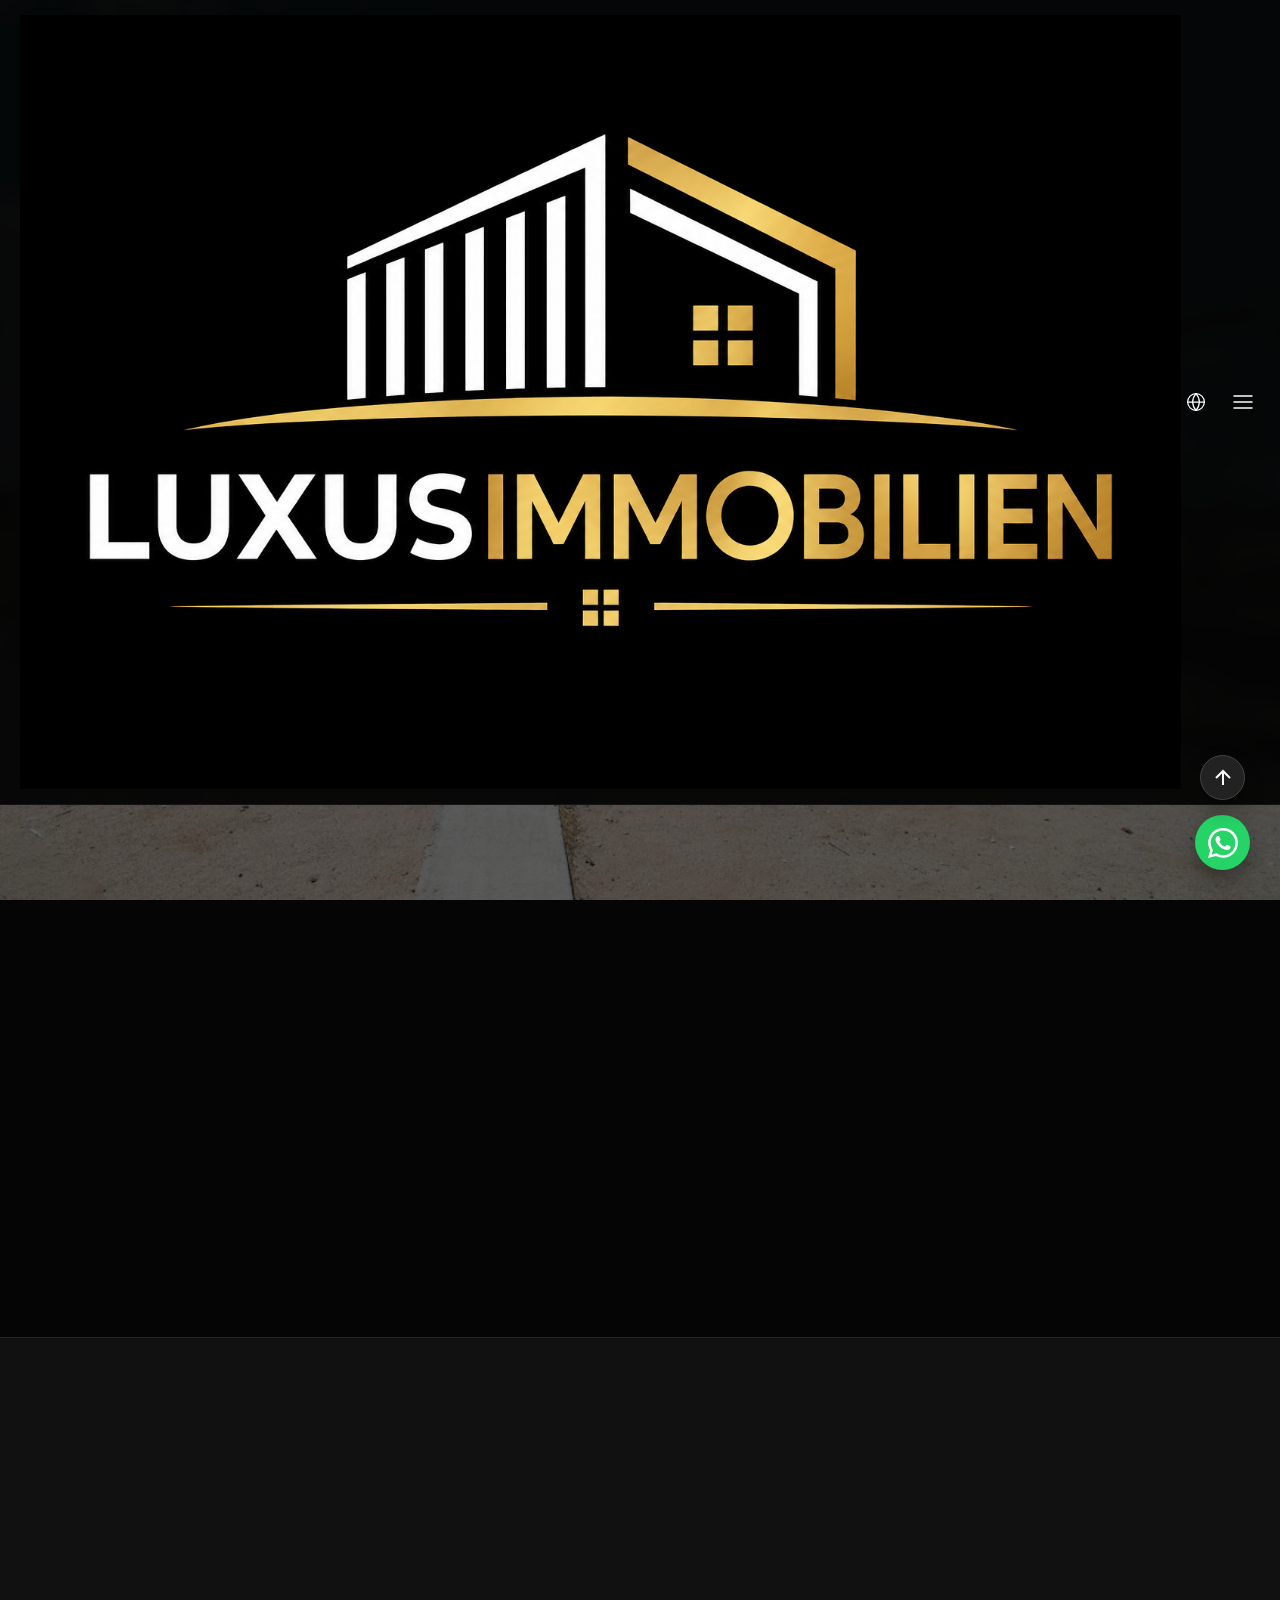
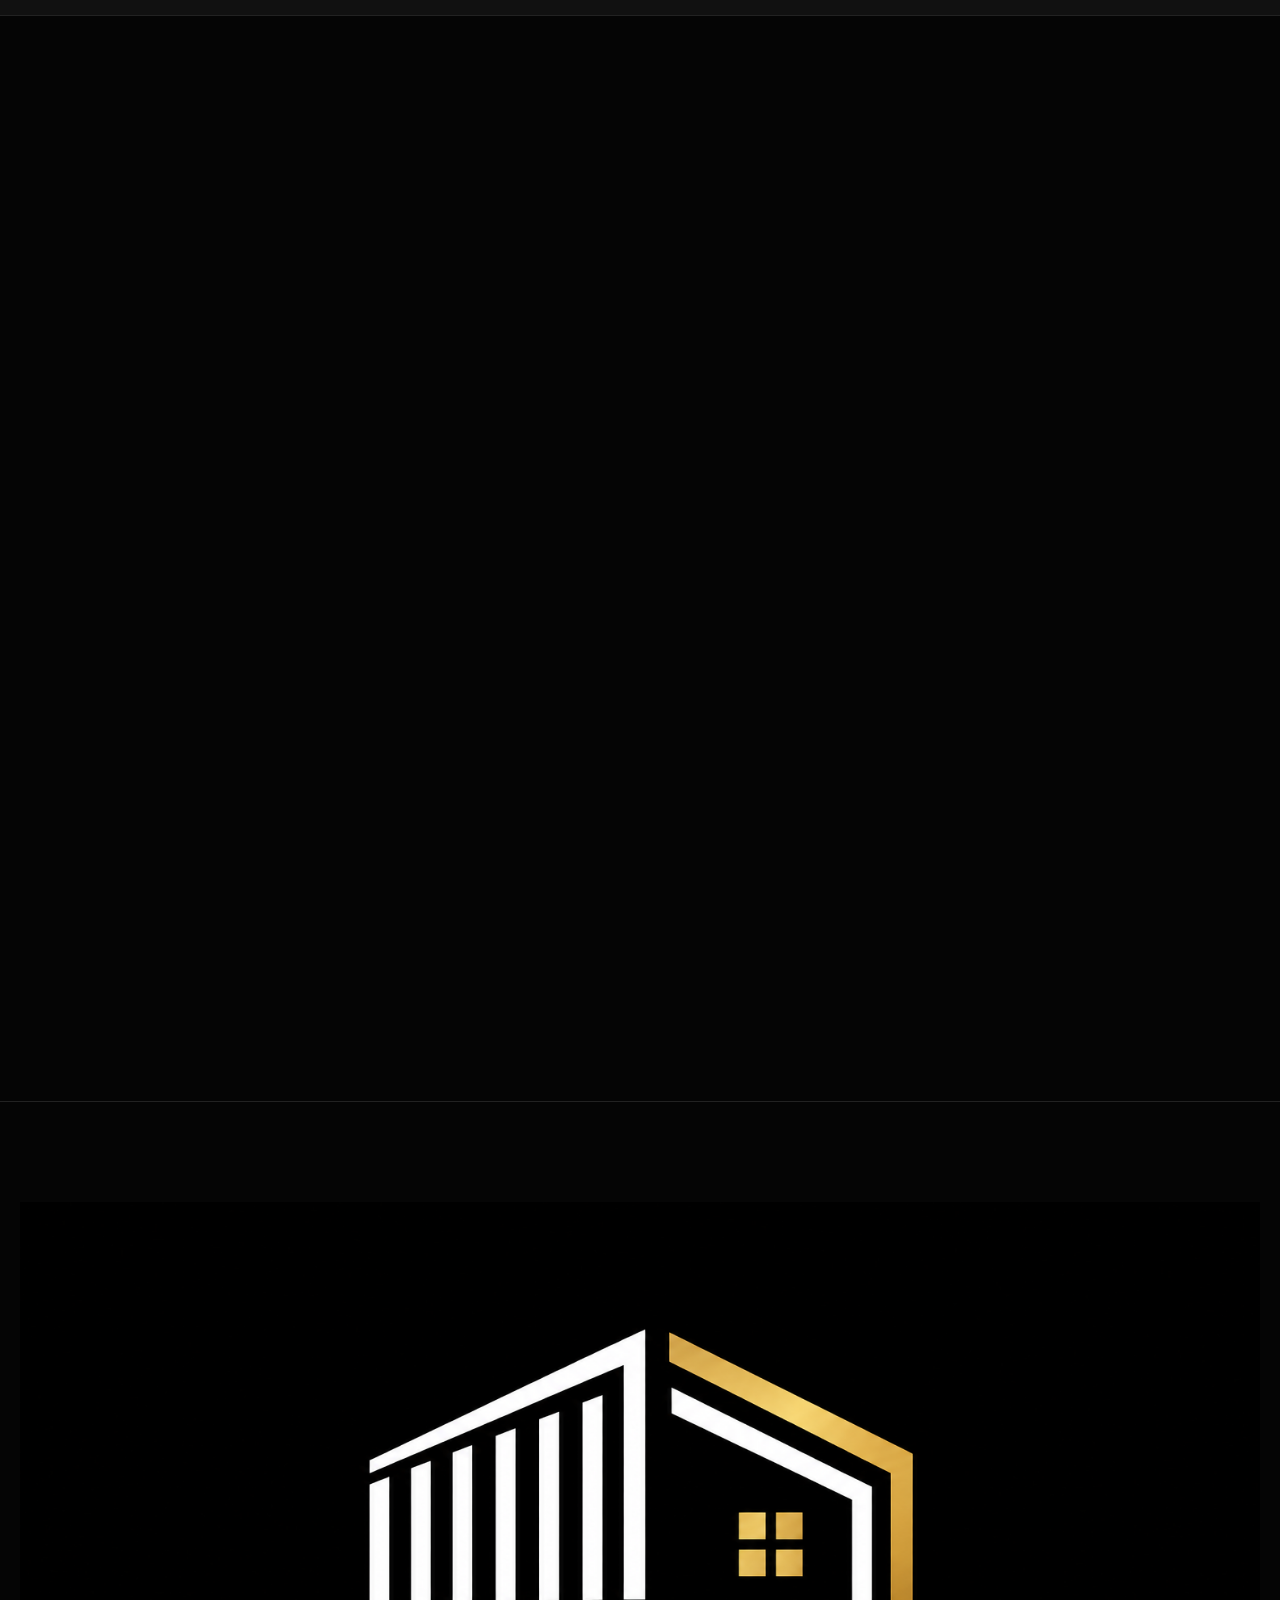
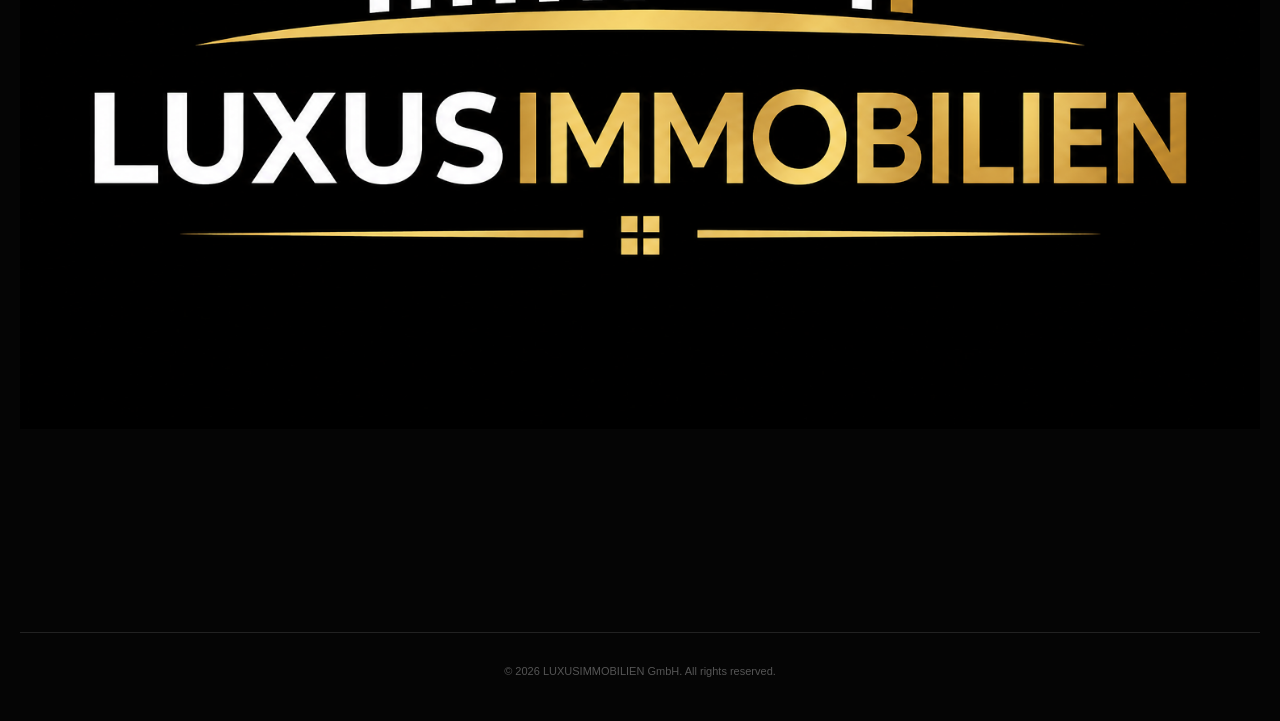
==== commit d357720f: "Replace favicon and update logo in index.html Updated favicon and logo references throughout the HTM" ====
--- a/index.html
+++ b/index.html
@@ -17,8 +17,8 @@
 <meta property="og:description" content="Entdecken Sie unsere exklusiven mobilen Häuser und maritimen Container in Berlin." />
 <meta property="og:image" content="https://luxusimmo.github.io/luxusimmobilien-site/hero-1.jpeg" />
 
-<!-- Favicon (L'icône de l'onglet) -->
-<link rel="icon" type="image/png" href="favicon.png" />
+<!-- Favicon (L'icône de l'onglet avec le nouveau nom) -->
+<link rel="icon" type="image/png" href="luxus-logo.png" />
 
 <!-- Polices -->
 <link rel="preconnect" href="https://fonts.googleapis.com">
@@ -29,7 +29,10 @@
 <body>
 
 <header class="site-header">
-  <a href="#" class="brand" onclick="showView('home')">LUXUSIMMOBILIEN</a>
+  <!-- Intégration du logo image avec le nouveau nom -->
+  <a href="#" class="brand" onclick="showView('home')">
+    <img src="luxus-logo.png" alt="LUXUSIMMOBILIEN" class="brand-logo">
+  </a>
   
   <div class="header-controls">
     <div class="lang-container">
@@ -200,7 +203,8 @@
 
 <footer id="impressum" class="site-footer">
   <div class="footer-top">
-    <h2 class="footer-logo" onclick="showView('home')">LUXUSIMMOBILIEN</h2>
+    <!-- Logo dans le footer avec le nouveau nom -->
+    <img src="luxus-logo.png" alt="LUXUSIMMOBILIEN" class="footer-logo-img" onclick="showView('home')">
   </div>
   <div class="footer-grid reveal">
     <div>
--- a/styles.css
+++ b/styles.css
@@ -230,25 +230,32 @@
   box-shadow: 0 10px 20px rgba(0,0,0,0.3); transition: 0.3s; border: 1px solid #444; cursor: pointer; color: #fff;
 }
 
+/* ================= ANIMATIONS (REVEAL) ================= */
+.reveal {
+  opacity: 0;
+  transform: translateY(40px);
+  transition: opacity 1s cubic-bezier(0.2, 0.8, 0.2, 1), transform 1s cubic-bezier(0.2, 0.8, 0.2, 1);
+}
+
+.reveal.active {
+  opacity: 1;
+  transform: translateY(0);
+}
+
 /* ================= RESPONSIVE MOBILE ================= */
 @media (max-width: 900px) {
-  /* On force le header à ne pas exploser */
   .site-header { padding: 12px 15px; }
   .brand { font-size: 13px !important; letter-spacing: 0.5px !important; max-width: 65%; overflow: hidden; text-overflow: ellipsis; }
   .header-controls { gap: 10px !important; }
   
-  /* On empêche le logo du footer de casser la page */
   .footer-logo { font-size: 20px !important; }
   
-  /* On empile les blocs */
   .grid-3, .product-detail-layout, .footer-grid { grid-template-columns: 1fr; }
   .stats-container { grid-template-columns: 1fr; gap: 30px; }
   .collections { padding: 60px 20px; }
   
-  /* Boutons flottants remontés à fond pour être visibles sur téléphone */
   .floating-wa { bottom: 80px; right: 20px; width: 50px; height: 50px; }
   .floating-top { bottom: 140px; right: 22px; width: 45px; height: 45px; }
   
-  /* Footer centré sur mobile */
   .footer-grid { text-align: center; }
 }
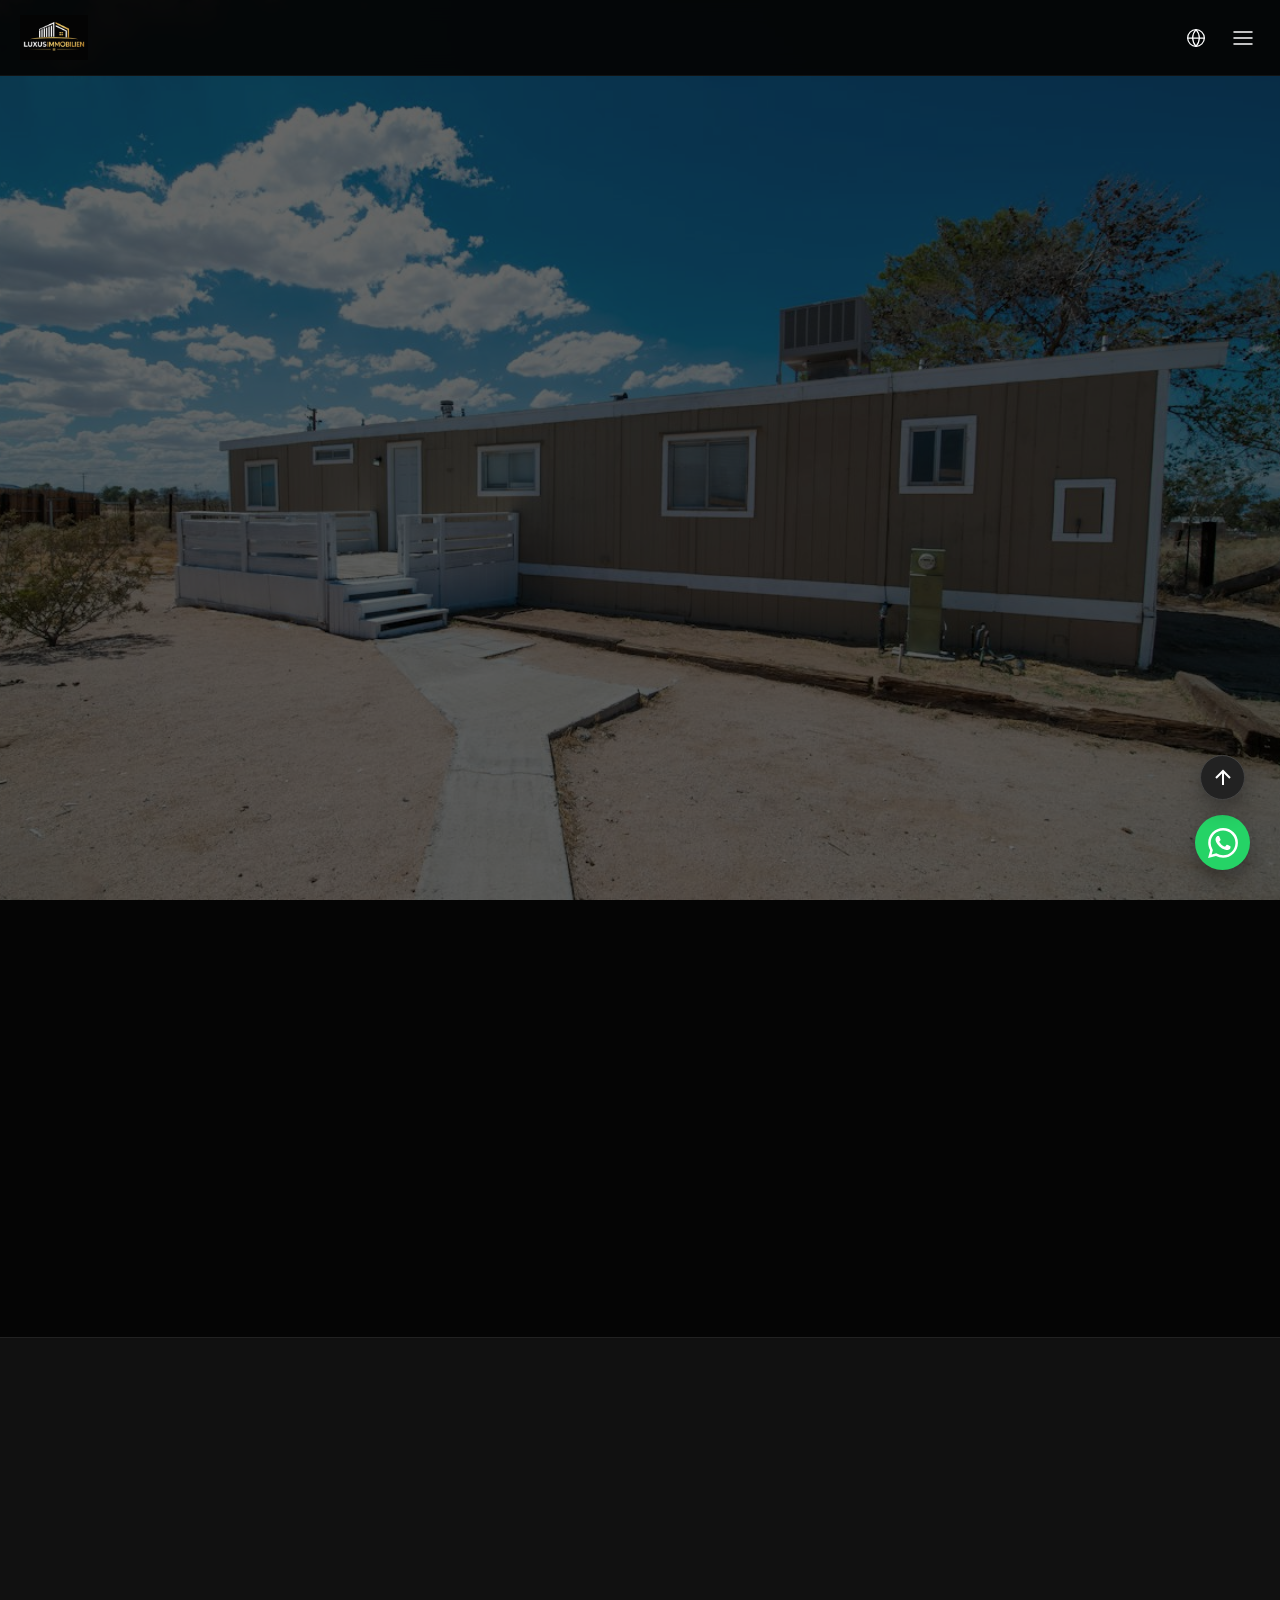
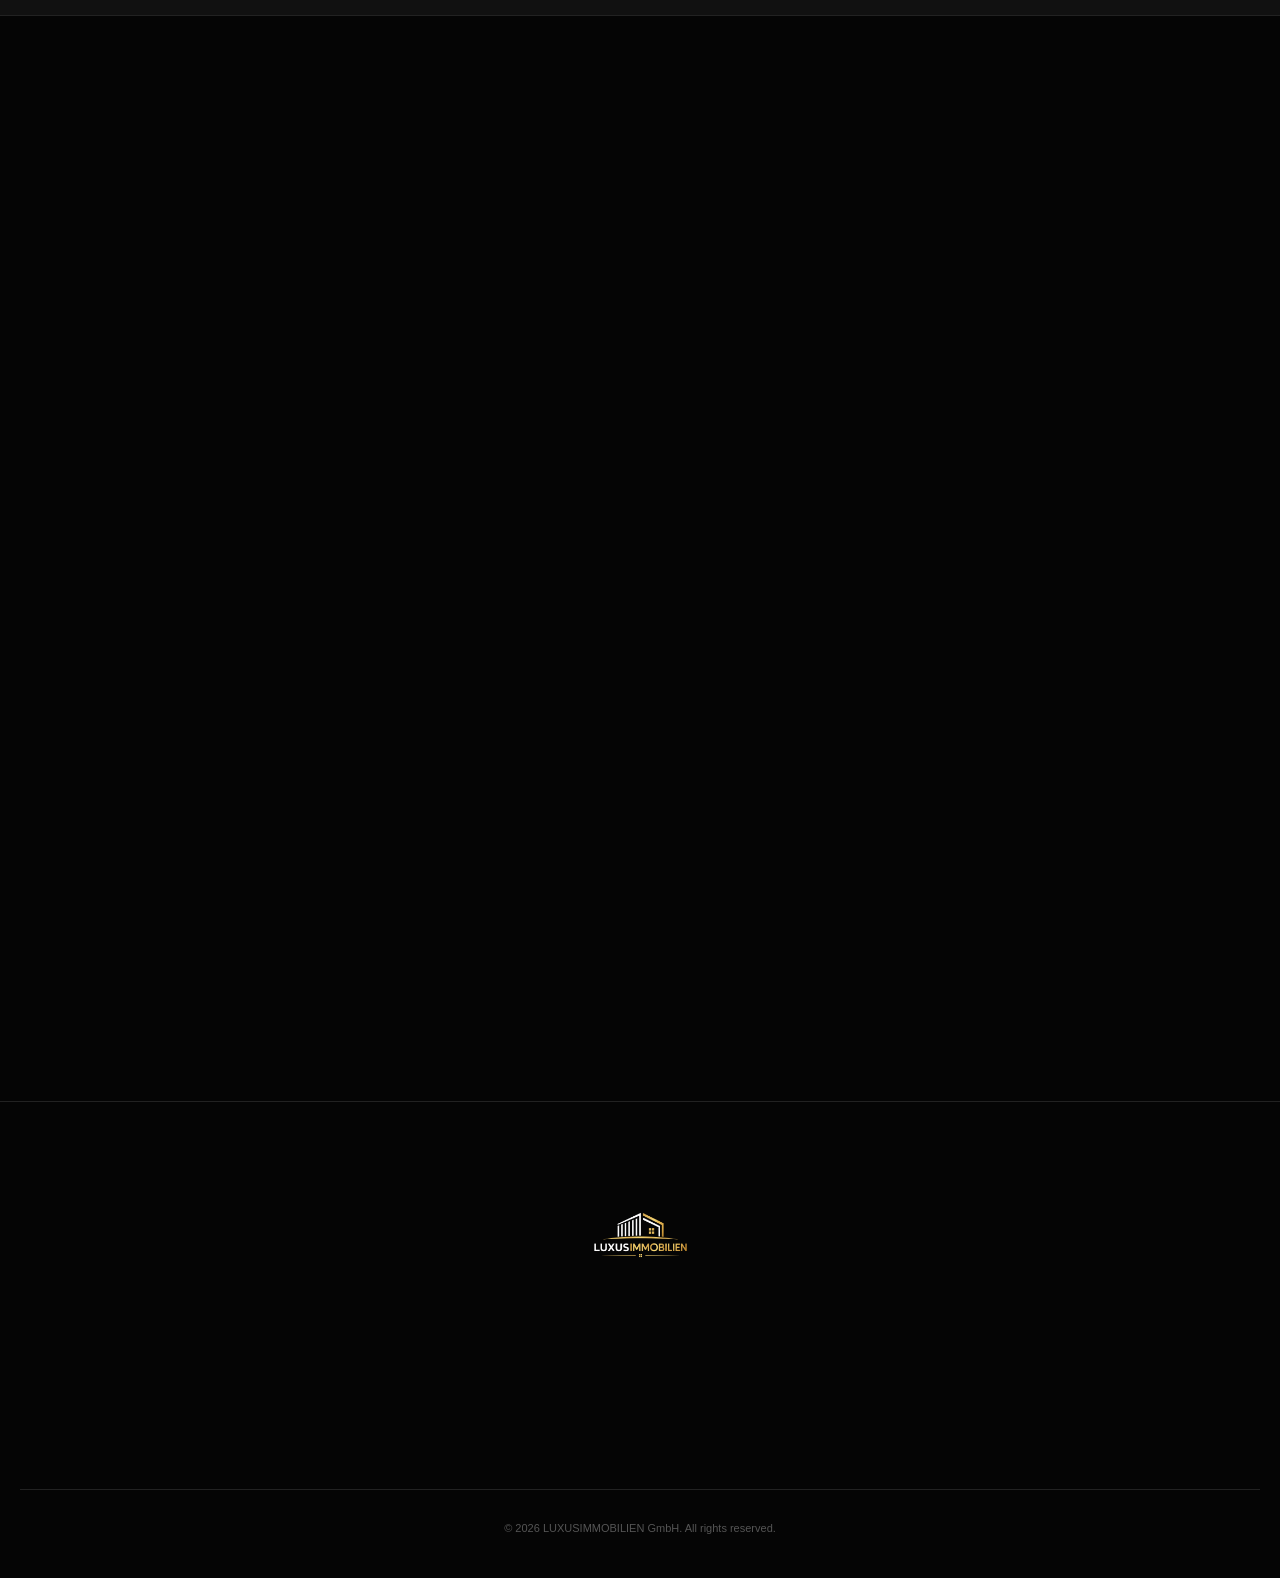
==== commit 64beafee: "Update index.html with new legal and privacy sections" ====
--- a/index.html
+++ b/index.html
@@ -4,23 +4,19 @@
 <meta charset="UTF-8" />
 <meta name="viewport" content="width=device-width, initial-scale=1.0" />
 
-<!-- SEO & Google -->
 <title>LUXUSIMMOBILIEN — Premium Mobilheime & Container in Berlin</title>
 <meta name="description" content="Entdecken Sie exklusive Mobilheime, Seecontainer und Bürocontainer bei LUXUSIMMOBILIEN in Berlin. Höchste Qualität, modernes Design und flexible Lösungen." />
 <meta name="keywords" content="Mobilheime, Container, Seecontainer, Bürocontainer, Berlin, Luxusimmobilien, Tiny House, mobiles Wohnen" />
 <meta name="author" content="LUXUSIMMOBILIEN GmbH" />
 
-<!-- Open Graph (Pour WhatsApp et Facebook) -->
 <meta property="og:type" content="website" />
 <meta property="og:url" content="https://luxusimmo.github.io/luxusimmobilien-site/" />
 <meta property="og:title" content="LUXUSIMMOBILIEN — Premium Mobilheime & Container" />
 <meta property="og:description" content="Entdecken Sie unsere exklusiven mobilen Häuser und maritimen Container in Berlin." />
 <meta property="og:image" content="https://luxusimmo.github.io/luxusimmobilien-site/hero-1.jpeg" />
 
-<!-- Favicon (L'icône de l'onglet avec le nouveau nom) -->
 <link rel="icon" type="image/png" href="luxus-logo.png" />
 
-<!-- Polices -->
 <link rel="preconnect" href="https://fonts.googleapis.com">
 <link rel="preconnect" href="https://fonts.gstatic.com" crossorigin>
 <link href="https://fonts.googleapis.com/css2?family=Playfair+Display:ital,wght@0,400;0,500;0,600;1,400&family=Montserrat:wght@300;400;500;600&display=swap" rel="stylesheet">
@@ -29,7 +25,6 @@
 <body>
 
 <header class="site-header">
-  <!-- Intégration du logo image avec le nouveau nom -->
   <a href="#" class="brand" onclick="showView('home')">
     <img src="luxus-logo.png" alt="LUXUSIMMOBILIEN" class="brand-logo">
   </a>
@@ -151,9 +146,7 @@
         <h2 class="section-title center reveal" data-i18n="testimonials_title">Ce que disent nos clients</h2>
         <p class="section-subtitle center reveal" data-i18n="testimonials_subtitle">Ils nous ont fait confiance.</p>
         
-        <div id="testimonials-grid" class="testimonials-grid">
-          <!-- Les témoignages s'afficheront ici via JS -->
-        </div>
+        <div id="testimonials-grid" class="testimonials-grid"></div>
       </div>
     </section>
   </div>
@@ -199,17 +192,63 @@
       </div>
     </div>
   </div>
+
+  <!-- ================= VUE 4 : IMPRESSUM ================= -->
+  <div id="view-impressum" class="page-view" hidden>
+    <div class="container" style="max-width: 800px;">
+      <button class="btn-back" onclick="showView('home')">← <span data-i18n="back_home">Zurück zur Startseite</span></button>
+      <h1 class="page-title">Impressum</h1>
+      <div class="legal-text">
+        <h3>Angaben gemäß § 5 TMG</h3>
+        <p>LUXUSIMMOBILIEN GmbH<br>Max Mustermann Hauptstraße 42<br>10117 Berlin, DEUTSCHLAND</p>
+        
+        <h3>Vertreten durch</h3>
+        <p>FRANZ JOSEF EMBERGER</p>
+        
+        <h3>Kontakt</h3>
+        <p>Telefon: (+49) 178 406 5141<br>E-Mail: <a href="mailto:luxusimmobilien@inbox.eu" class="email-link">luxusimmobilien@inbox.eu</a></p>
+        
+        <h3>Registereintrag</h3>
+        <p>Amtsgericht Charlottenburg<br>HRB 972025 B</p>
+        
+        <h3>Umsatzsteuer-ID</h3>
+        <p>Umsatzsteuer-Identifikationsnummer gemäß §27 a Umsatzsteuergesetz:<br>DE305687569</p>
+      </div>
+    </div>
+  </div>
+
+  <!-- ================= VUE 5 : DATENSCHUTZ ================= -->
+  <div id="view-privacy" class="page-view" hidden>
+    <div class="container" style="max-width: 800px;">
+      <button class="btn-back" onclick="showView('home')">← <span data-i18n="back_home">Zurück zur Startseite</span></button>
+      <h1 class="page-title">Datenschutzerklärung</h1>
+      <div class="legal-text">
+        <h3>1. Datenschutz auf einen Blick</h3>
+        <p>Die folgenden Hinweise geben einen einfachen Überblick darüber, was mit Ihren personenbezogenen Daten passiert, wenn Sie diese Website besuchen.</p>
+        
+        <h3>2. Verantwortliche Stelle</h3>
+        <p>Die verantwortliche Stelle für die Datenverarbeitung auf dieser Website ist:<br><br>
+        LUXUSIMMOBILIEN GmbH<br>Max Mustermann Hauptstraße 42<br>10117 Berlin<br>E-Mail: <a href="mailto:luxusimmobilien@inbox.eu" class="email-link">luxusimmobilien@inbox.eu</a></p>
+        
+        <h3>3. Datenerfassung auf dieser Website</h3>
+        <p>Ihre Daten werden zum einen dadurch erhoben, dass Sie uns diese mitteilen (z.B. über WhatsApp oder E-Mail). Andere Daten werden automatisch oder nach Ihrer Einwilligung beim Besuch der Website durch unsere IT-Systeme erfasst (z.B. Browser, Betriebssystem).</p>
+        
+        <h3>4. Cookies</h3>
+        <p>Unsere Internetseiten verwenden teilweise so genannte Cookies. Cookies richten auf Ihrem Rechner keinen Schaden an und enthalten keine Viren. Sie dienen dazu, unser Angebot nutzerfreundlicher, effektiver und sicherer zu machen.</p>
+      </div>
+    </div>
+  </div>
 </main>
 
 <footer id="impressum" class="site-footer">
   <div class="footer-top">
-    <!-- Logo dans le footer avec le nouveau nom -->
     <img src="luxus-logo.png" alt="LUXUSIMMOBILIEN" class="footer-logo-img" onclick="showView('home')">
   </div>
   <div class="footer-grid reveal">
     <div>
-      <h4 data-i18n="footer_legal">Impressum</h4>
-      <p>LUXUSIMMOBILIEN GmbH<br>Max Mustermann Hauptstraße 42<br>10117 Berlin, DEUTSCHLAND<br>Vertreten durch: FRANZ JOSEF EMBERGER</p>
+      <h4>Rechtliches</h4>
+      <p style="cursor:pointer;" onclick="showView('impressum')">Impressum</p>
+      <p style="cursor:pointer;" onclick="showView('privacy')">Datenschutzerklärung</p>
     </div>
     <div>
       <h4 data-i18n="footer_registry">Registereintrag</h4>
@@ -217,13 +256,24 @@
     </div>
     <div>
       <h4 data-i18n="footer_contact">Kontakt</h4>
-      <p>E-Mail: luxusimmobilien@inbox.eu<br>Tel / WhatsApp: (+49) 178 406 5141</p>
+      <p>
+        E-Mail: <a href="mailto:luxusimmobilien@inbox.eu" class="email-link">luxusimmobilien@inbox.eu</a><br>
+        WhatsApp: <a href="https://wa.me/491784065141" target="_blank" class="email-link">(+49) 178 406 5141</a>
+      </p>
     </div>
   </div>
   <div class="footer-bottom">
     <p>&copy; <span id="year"></span> LUXUSIMMOBILIEN GmbH. <span data-i18n="footer_rights">Alle Rechte vorbehalten.</span></p>
   </div>
 </footer>
+
+<!-- BANNIÈRE COOKIES -->
+<div id="cookie-banner" class="cookie-banner" hidden>
+  <div class="cookie-content">
+    <p>Diese Website verwendet Cookies, um Ihnen das bestmögliche Erlebnis zu bieten. <a href="#" onclick="showView('privacy')">Mehr erfahren</a>.</p>
+    <button id="accept-cookies" class="btn-cookie">Akzeptieren</button>
+  </div>
+</div>
 
 <!-- Boutons flottants -->
 <a href="https://wa.me/491784065141" class="floating-wa" target="_blank" aria-label="WhatsApp">
--- a/styles.css
+++ b/styles.css
@@ -24,7 +24,7 @@
 a { color: inherit; text-decoration: none; }
 [hidden] { display: none !important; }
 
-/* ================= HEADER ================= */
+/* ================= HEADER & LOGO ================= */
 .site-header {
   position: fixed; top: 0; left: 0; right: 0; z-index: 9999;
   display: flex; justify-content: space-between; align-items: center;
@@ -35,9 +35,17 @@
   width: 100%;
 }
 .brand {
-  font-family: var(--font-display); font-size: 20px; font-weight: 500; letter-spacing: 1px; cursor: pointer;
-  white-space: nowrap; 
-}
+  display: flex; align-items: center; cursor: pointer;
+  max-width: 60%; /* Empêche le logo de pousser le menu */
+}
+.brand-logo {
+  height: 45px; /* Taille réduite pour l'en-tête */
+  width: auto;
+  max-width: 180px;
+  object-fit: contain;
+  mix-blend-mode: screen; /* Rend le fond noir transparent */
+}
+
 .header-controls {
   display: flex; gap: 15px; align-items: center;
   flex-shrink: 0;
@@ -210,7 +218,7 @@
 
 /* FOOTER */
 .site-footer { padding: 100px 20px 40px; border-top: 1px solid var(--border); background: var(--bg); text-align: center; }
-.footer-logo { font-family: var(--font-display); font-size: 32px; font-weight: 400; margin-bottom: 40px; cursor: pointer; }
+.footer-logo-img { height: 70px; width: auto; max-width: 250px; object-fit: contain; margin: 0 auto 40px auto; cursor: pointer; mix-blend-mode: screen; }
 .footer-grid { display: grid; grid-template-columns: repeat(3, 1fr); gap: 40px; margin-bottom: 60px; text-align: left; }
 .footer-grid h4 { font-size: 12px; text-transform: uppercase; letter-spacing: 2px; color: var(--muted); margin-bottom: 20px; }
 .footer-grid p { font-size: 13px; color: #aaa; line-height: 2; font-weight: 300; }
@@ -244,11 +252,15 @@
 
 /* ================= RESPONSIVE MOBILE ================= */
 @media (max-width: 900px) {
-  .site-header { padding: 12px 15px; }
-  .brand { font-size: 13px !important; letter-spacing: 0.5px !important; max-width: 65%; overflow: hidden; text-overflow: ellipsis; }
-  .header-controls { gap: 10px !important; }
-  
-  .footer-logo { font-size: 20px !important; }
+  .site-header { padding: 10px 15px; }
+  
+  /* On force le logo à être petit sur mobile */
+  .brand-logo { 
+    height: 30px !important; 
+    max-width: 130px !important;
+  }
+  
+  .footer-logo-img { height: 50px !important; max-width: 180px !important; }
   
   .grid-3, .product-detail-layout, .footer-grid { grid-template-columns: 1fr; }
   .stats-container { grid-template-columns: 1fr; gap: 30px; }
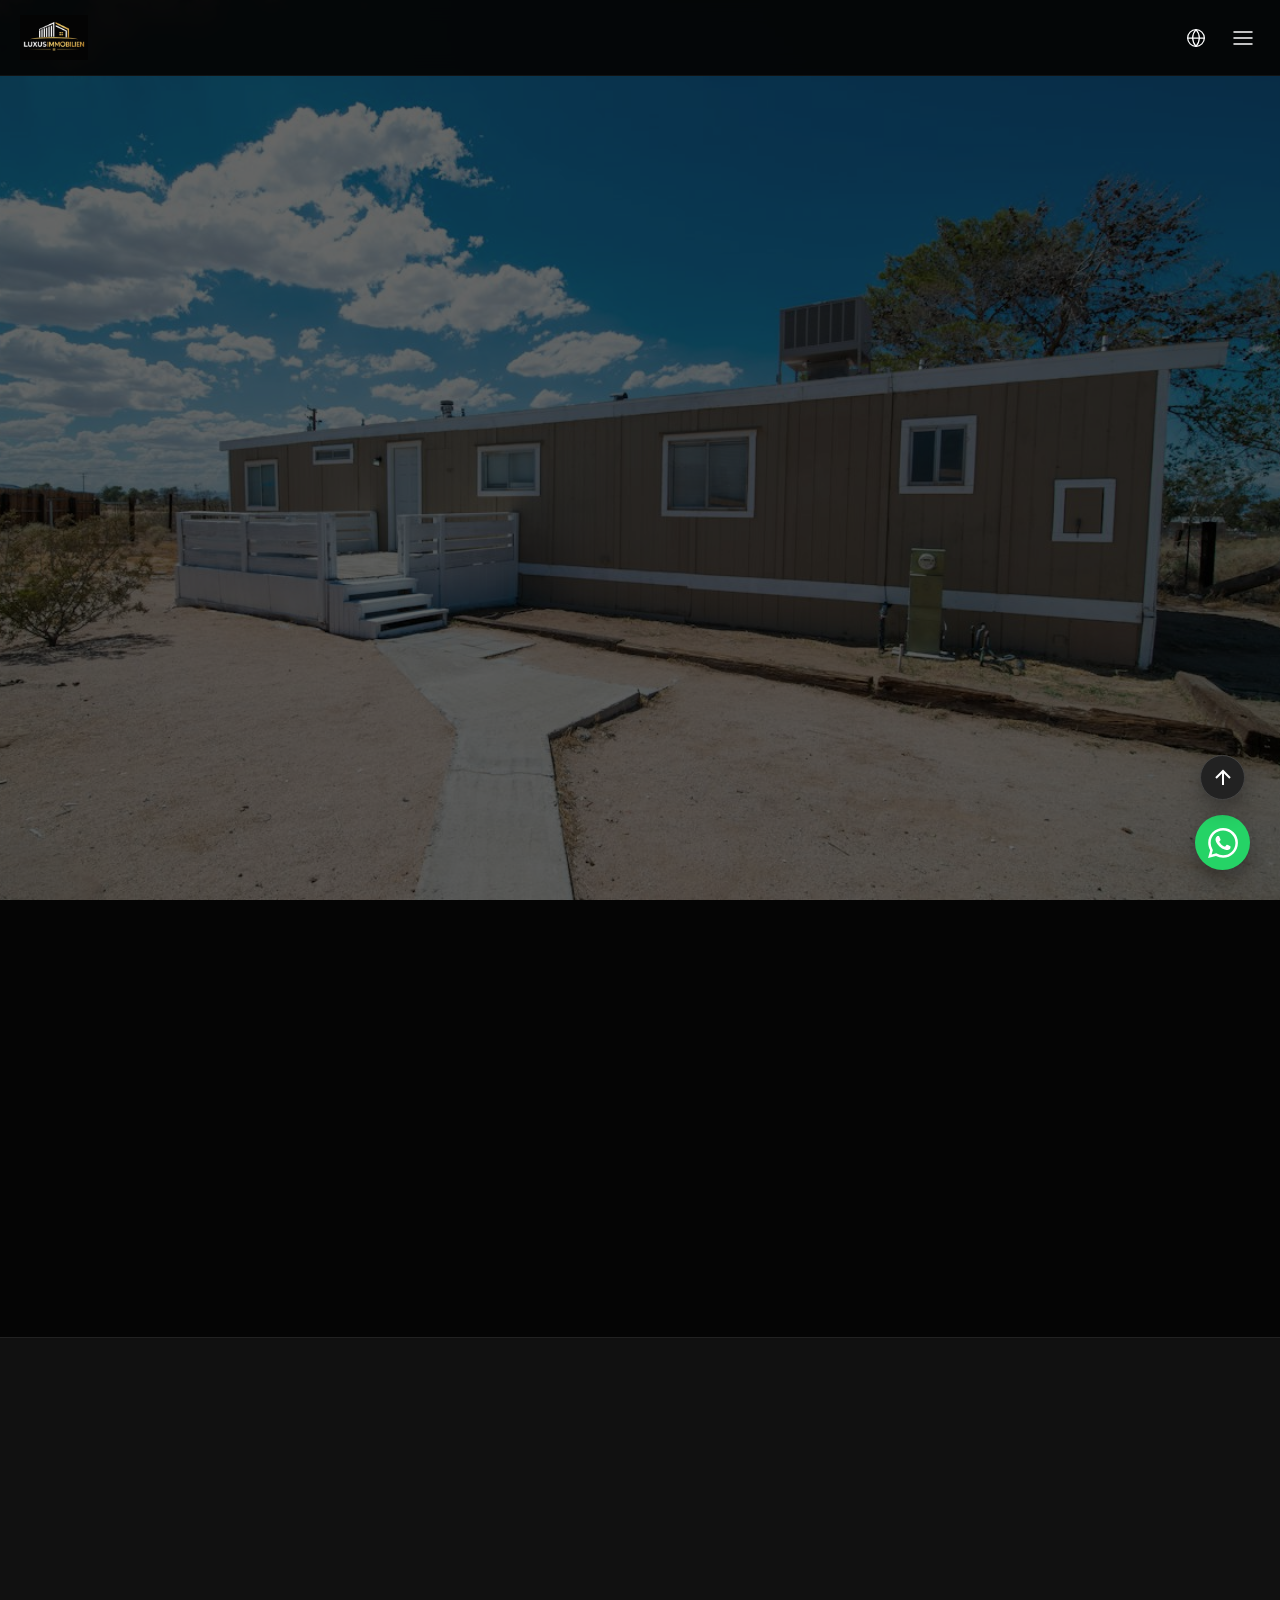
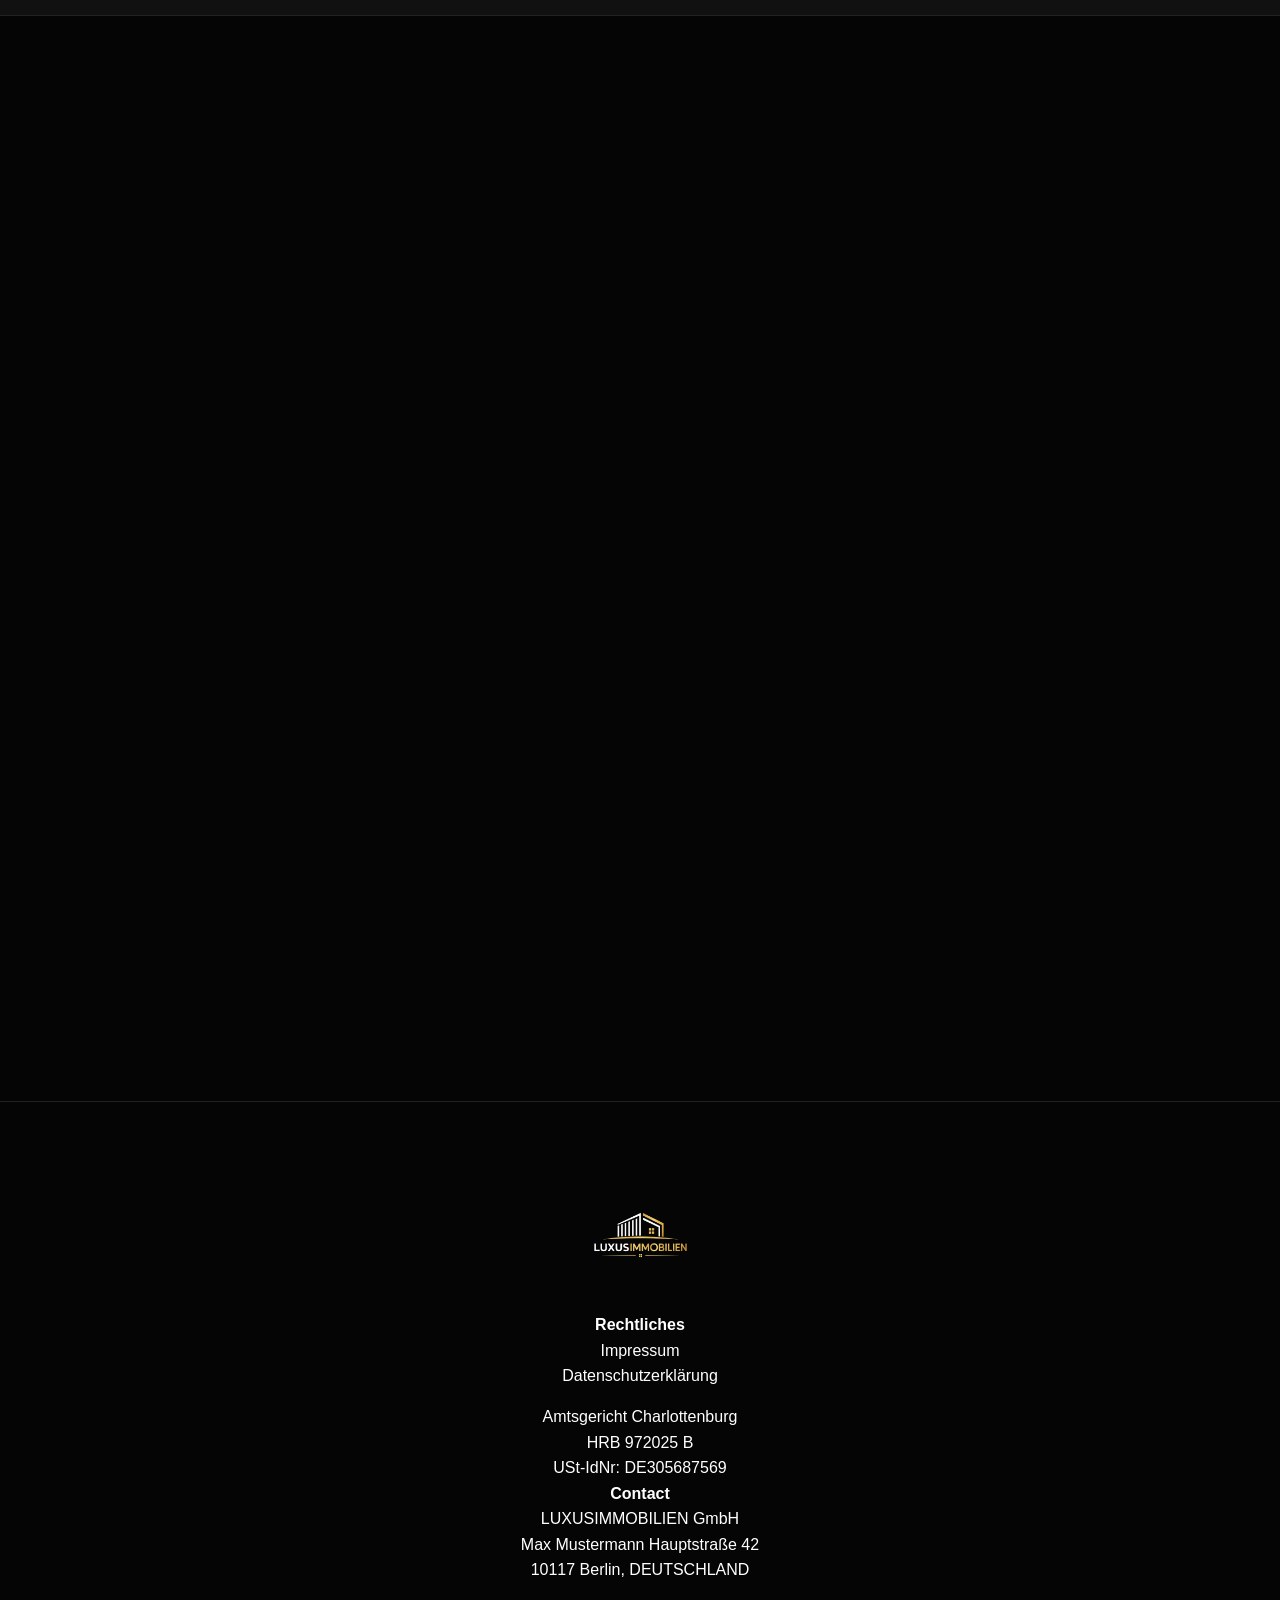
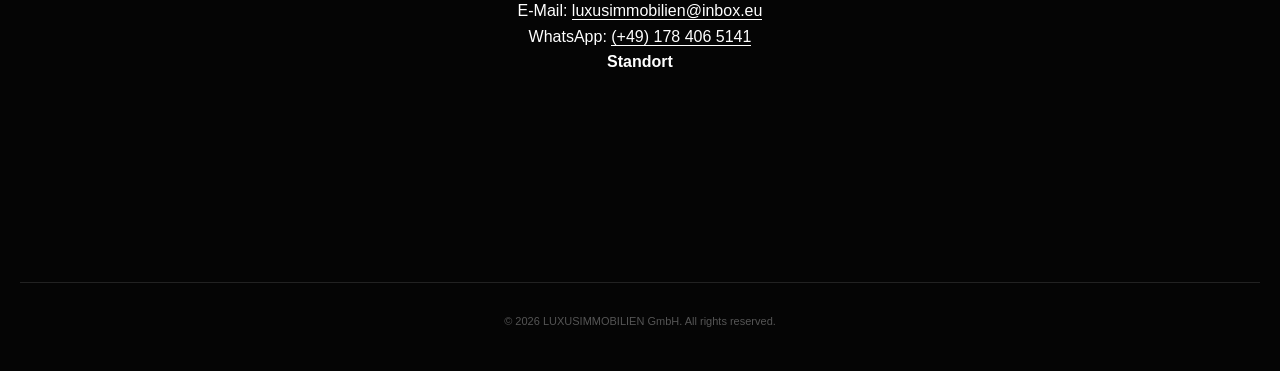
==== commit 3ee16b46: "Update footer structure and add Google Maps section" ====
--- a/index.html
+++ b/index.html
@@ -244,24 +244,38 @@
   <div class="footer-top">
     <img src="luxus-logo.png" alt="LUXUSIMMOBILIEN" class="footer-logo-img" onclick="showView('home')">
   </div>
-  <div class="footer-grid reveal">
-    <div>
+  
+  <div class="footer-container">
+    <!-- Colonne 1 : Infos -->
+    <div class="footer-column">
       <h4>Rechtliches</h4>
       <p style="cursor:pointer;" onclick="showView('impressum')">Impressum</p>
       <p style="cursor:pointer;" onclick="showView('privacy')">Datenschutzerklärung</p>
-    </div>
-    <div>
-      <h4 data-i18n="footer_registry">Registereintrag</h4>
-      <p>Amtsgericht Charlottenburg<br>HRB 972025 B<br>USt-IdNr: DE305687569</p>
-    </div>
-    <div>
+      <p style="margin-top: 15px;">Amtsgericht Charlottenburg<br>HRB 972025 B<br>USt-IdNr: DE305687569</p>
+    </div>
+
+    <!-- Colonne 2 : Contact -->
+    <div class="footer-column">
       <h4 data-i18n="footer_contact">Kontakt</h4>
-      <p>
+      <p>LUXUSIMMOBILIEN GmbH<br>Max Mustermann Hauptstraße 42<br>10117 Berlin, DEUTSCHLAND</p>
+      <p style="margin-top: 15px;">
         E-Mail: <a href="mailto:luxusimmobilien@inbox.eu" class="email-link">luxusimmobilien@inbox.eu</a><br>
         WhatsApp: <a href="https://wa.me/491784065141" target="_blank" class="email-link">(+49) 178 406 5141</a>
       </p>
     </div>
-  </div>
+
+    <!-- Colonne 3 : Google Maps -->
+    <div class="footer-column">
+      <h4>Standort</h4>
+      <div class="map-container">
+        <iframe 
+          src="https://www.google.com/maps/embed?pb=!1m18!1m12!1m3!1d2427.504477224717!2d13.38885931580577!3d52.51627477981391!2m3!1f0!2f0!3f0!3m2!1i1024!2i768!4f13.1!3m3!1m2!1s0x0%3A0x0!2zNTLCsDMwJzU4LjYiTiAxM8KwMjMnMjcuOSJF!5e0!3m2!1sde!2sde!4v1620000000000!5m2!1sde!2sde" 
+          width="100%" height="200" style="border:0; filter: grayscale(100%) invert(90%);" allowfullscreen="" loading="lazy">
+        </iframe>
+      </div>
+    </div>
+  </div>
+  
   <div class="footer-bottom">
     <p>&copy; <span id="year"></span> LUXUSIMMOBILIEN GmbH. <span data-i18n="footer_rights">Alle Rechte vorbehalten.</span></p>
   </div>
--- a/styles.css
+++ b/styles.css
@@ -36,14 +36,14 @@
 }
 .brand {
   display: flex; align-items: center; cursor: pointer;
-  max-width: 60%; /* Empêche le logo de pousser le menu */
+  max-width: 60%;
 }
 .brand-logo {
-  height: 45px; /* Taille réduite pour l'en-tête */
+  height: 45px;
   width: auto;
   max-width: 180px;
   object-fit: contain;
-  mix-blend-mode: screen; /* Rend le fond noir transparent */
+  mix-blend-mode: screen;
 }
 
 .header-controls {
@@ -244,22 +244,86 @@
   transform: translateY(40px);
   transition: opacity 1s cubic-bezier(0.2, 0.8, 0.2, 1), transform 1s cubic-bezier(0.2, 0.8, 0.2, 1);
 }
-
 .reveal.active {
   opacity: 1;
   transform: translateY(0);
+}
+
+/* ================= COOKIES & LÉGAL ================= */
+.email-link {
+  color: #fff;
+  border-bottom: 1px solid #fff;
+  transition: 0.3s;
+}
+.email-link:hover {
+  color: #888;
+  border-color: #888;
+}
+
+.legal-text {
+  color: #bbb;
+  font-size: 15px;
+  line-height: 1.8;
+  font-weight: 300;
+}
+.legal-text h3 {
+  color: #fff;
+  font-family: var(--font-display);
+  font-size: 22px;
+  margin-top: 30px;
+  margin-bottom: 10px;
+}
+
+/* Bannière Cookies */
+.cookie-banner {
+  position: fixed;
+  bottom: 0;
+  left: 0;
+  width: 100%;
+  background: #111;
+  border-top: 1px solid #333;
+  z-index: 100000;
+  padding: 20px;
+  display: flex;
+  justify-content: center;
+}
+.cookie-content {
+  max-width: 1200px;
+  display: flex;
+  justify-content: space-between;
+  align-items: center;
+  gap: 20px;
+  width: 100%;
+}
+.cookie-content p {
+  font-size: 13px;
+  color: #ccc;
+  margin: 0;
+}
+.cookie-content a {
+  color: #fff;
+  text-decoration: underline;
+}
+.btn-cookie {
+  background: #fff;
+  color: #000;
+  border: none;
+  padding: 10px 20px;
+  font-size: 13px;
+  font-weight: 600;
+  cursor: pointer;
+  white-space: nowrap;
+  transition: 0.3s;
+}
+.btn-cookie:hover {
+  background: #ddd;
 }
 
 /* ================= RESPONSIVE MOBILE ================= */
 @media (max-width: 900px) {
   .site-header { padding: 10px 15px; }
   
-  /* On force le logo à être petit sur mobile */
-  .brand-logo { 
-    height: 30px !important; 
-    max-width: 130px !important;
-  }
-  
+  .brand-logo { height: 30px !important; max-width: 130px !important; }
   .footer-logo-img { height: 50px !important; max-width: 180px !important; }
   
   .grid-3, .product-detail-layout, .footer-grid { grid-template-columns: 1fr; }
@@ -270,4 +334,6 @@
   .floating-top { bottom: 140px; right: 22px; width: 45px; height: 45px; }
   
   .footer-grid { text-align: center; }
-}
+
+  .cookie-content { flex-direction: column; text-align: center; }
+}
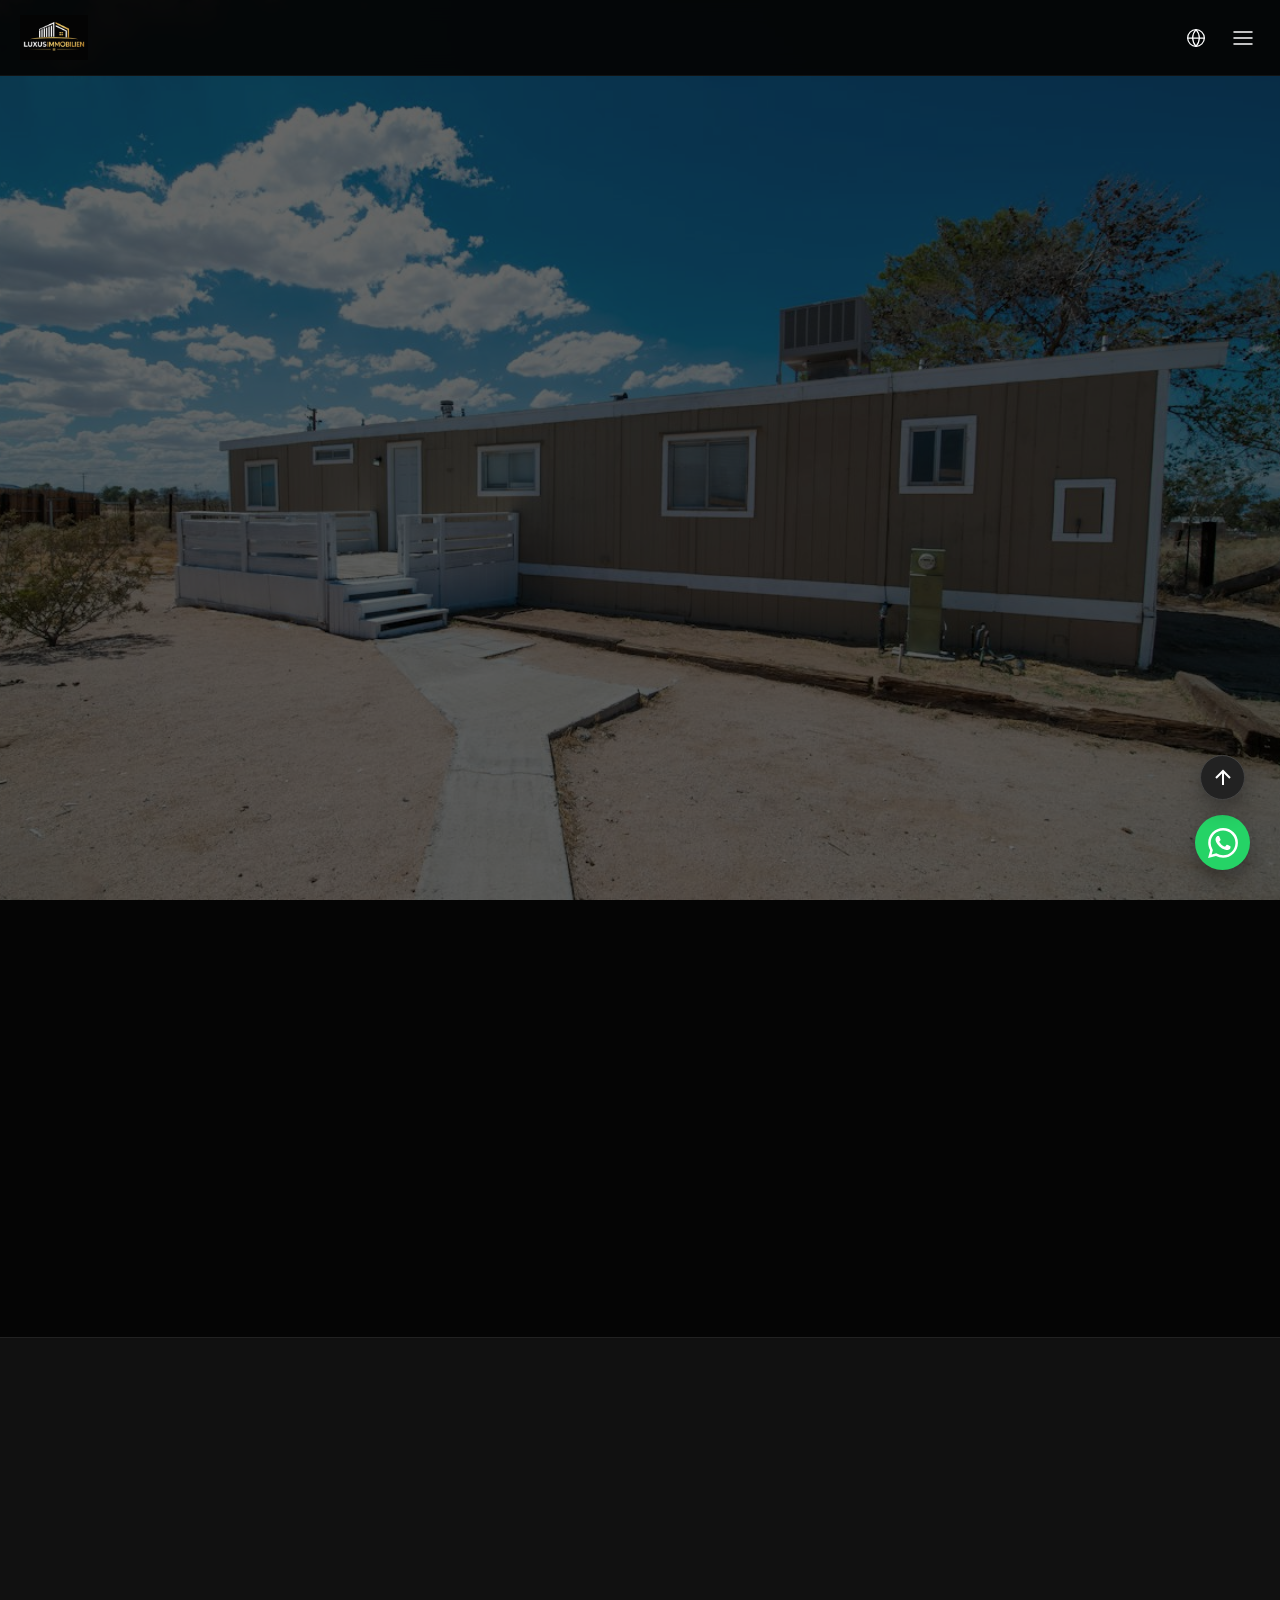
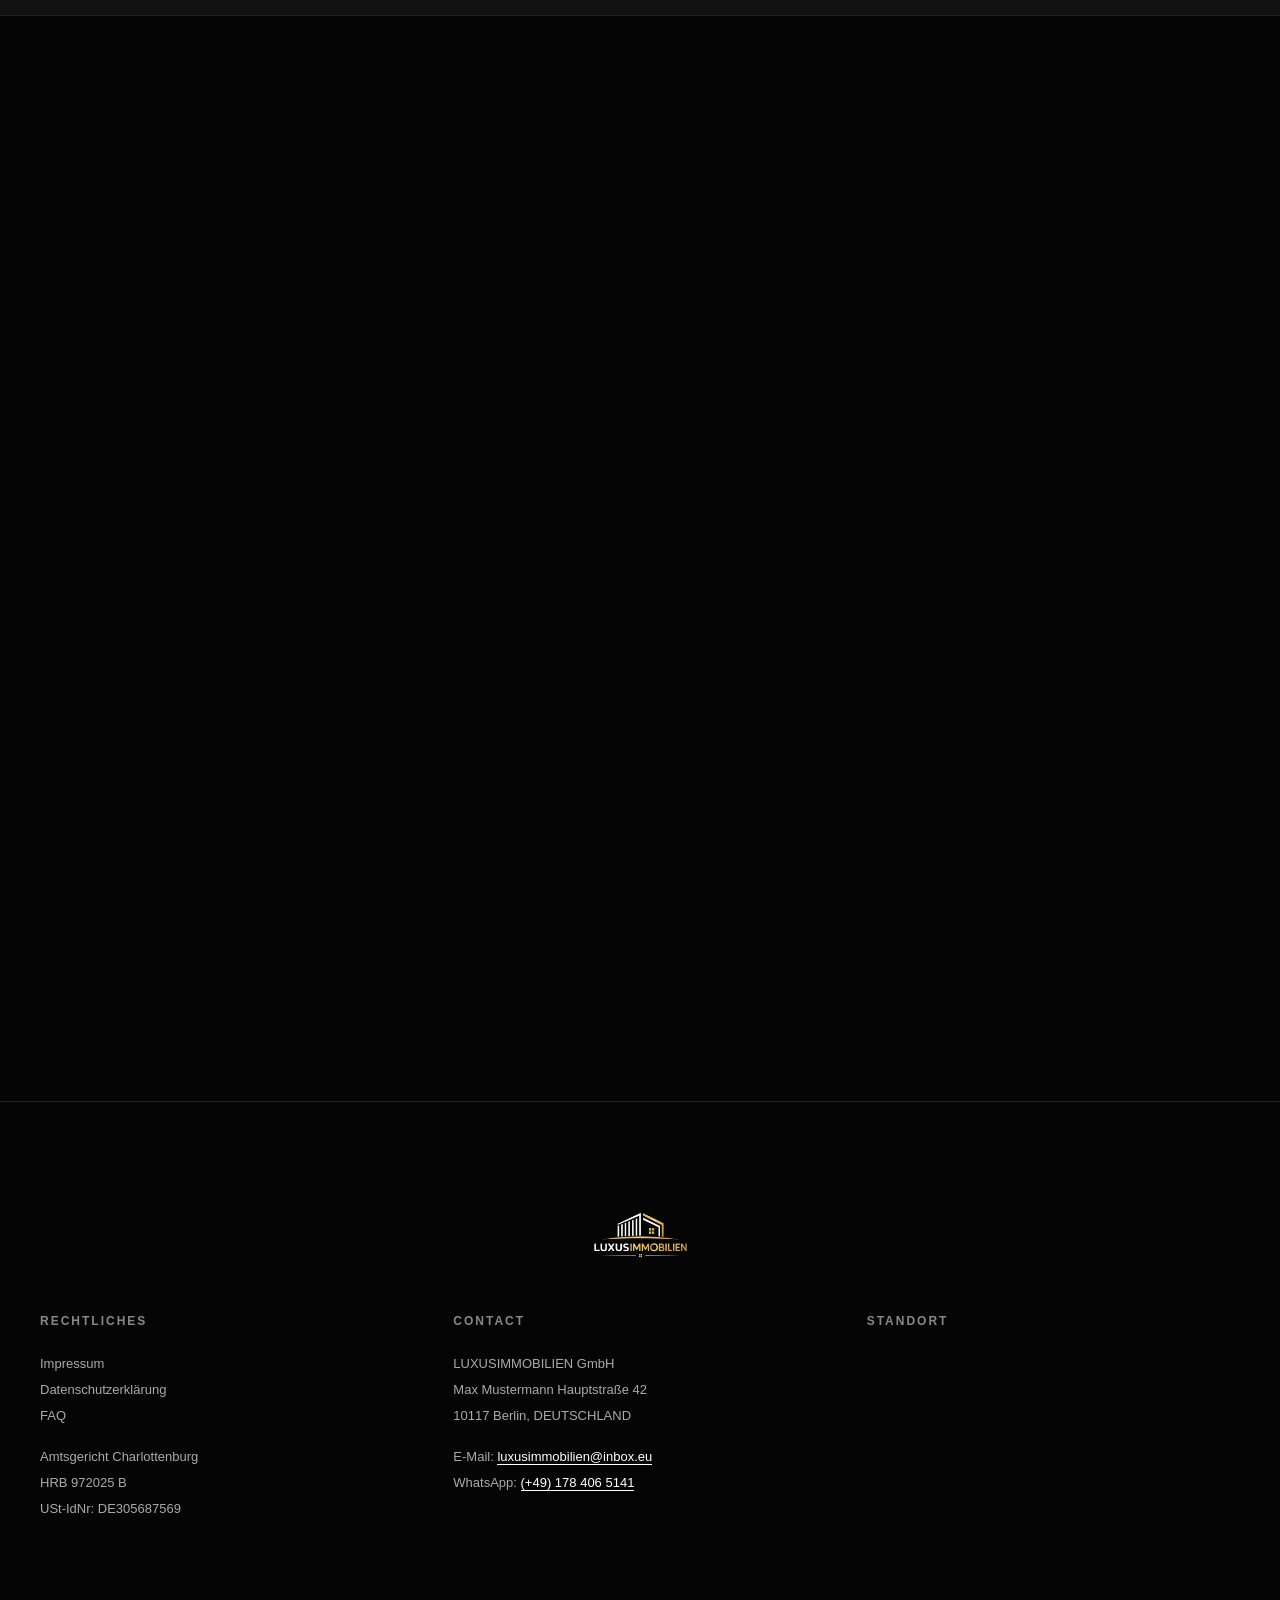
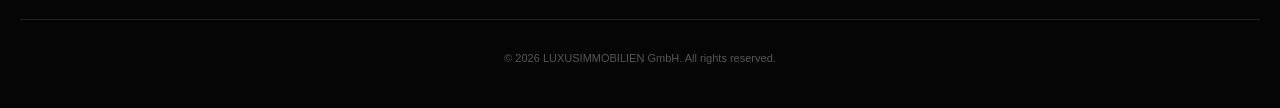
==== commit d6ae26a5: "Add FAQ section and update navigation links" ====
--- a/index.html
+++ b/index.html
@@ -51,6 +51,7 @@
   <a href="#" onclick="showCategory('mobile_home')" data-i18n="nav_mobile">Mobile Homes</a>
   <a href="#" onclick="showCategory('maritime')" data-i18n="nav_maritime">Maritime</a>
   <a href="#" onclick="showCategory('office')" data-i18n="nav_office">Office</a>
+  <a href="#" onclick="showView('faq'); document.getElementById('mobile-nav').hidden=true;" data-i18n="nav_faq">FAQ</a>
   <a href="#impressum" onclick="document.getElementById('mobile-nav').hidden=true; showView('home')" data-i18n="nav_contact">Contact</a>
 </nav>
 
@@ -193,7 +194,37 @@
     </div>
   </div>
 
-  <!-- ================= VUE 4 : IMPRESSUM ================= -->
+  <!-- ================= VUE 4 : FAQ ================= -->
+  <div id="view-faq" class="page-view" hidden>
+    <div class="container" style="max-width: 800px;">
+      <button class="btn-back" onclick="showView('home')">← <span data-i18n="back_home">Zurück zur Startseite</span></button>
+      <h1 class="page-title" data-i18n="faq_title">Häufig gestellte Fragen (FAQ)</h1>
+      
+      <div class="faq-container">
+        <details class="faq-item reveal">
+          <summary data-i18n="faq_q1">Liefern Sie auch außerhalb von Berlin?</summary>
+          <p data-i18n="faq_a1">Ja, wir liefern unsere mobilen Häuser und Container deutschlandweit sowie in ausgewählte europäische Länder. Die Lieferkosten variieren je nach Entfernung.</p>
+        </details>
+        
+        <details class="faq-item reveal">
+          <summary data-i18n="faq_q2">Benötige ich eine Baugenehmigung für ein Mobilheim?</summary>
+          <p data-i18n="faq_a2">Das hängt von der Größe des Mobilheims und den örtlichen Bauvorschriften ab. Kleine Modelle unter einer bestimmten Quadratmeterzahl sind oft genehmigungsfrei. Wir beraten Sie gerne dazu.</p>
+        </details>
+        
+        <details class="faq-item reveal">
+          <summary data-i18n="faq_q3">Wie lange dauert die Lieferung?</summary>
+          <p data-i18n="faq_a3">Die Lieferzeit beträgt in der Regel 4 bis 8 Wochen, je nach Modell und individuellen Anpassungen.</p>
+        </details>
+        
+        <details class="faq-item reveal">
+          <summary data-i18n="faq_q4">Kann ich die Innenausstattung anpassen?</summary>
+          <p data-i18n="faq_a4">Absolut. Wir bieten maßgeschneiderte Lösungen an. Kontaktieren Sie uns einfach über WhatsApp, um Ihre Wünsche zu besprechen.</p>
+        </details>
+      </div>
+    </div>
+  </div>
+
+  <!-- ================= VUE 5 : IMPRESSUM ================= -->
   <div id="view-impressum" class="page-view" hidden>
     <div class="container" style="max-width: 800px;">
       <button class="btn-back" onclick="showView('home')">← <span data-i18n="back_home">Zurück zur Startseite</span></button>
@@ -217,7 +248,7 @@
     </div>
   </div>
 
-  <!-- ================= VUE 5 : DATENSCHUTZ ================= -->
+  <!-- ================= VUE 6 : DATENSCHUTZ ================= -->
   <div id="view-privacy" class="page-view" hidden>
     <div class="container" style="max-width: 800px;">
       <button class="btn-back" onclick="showView('home')">← <span data-i18n="back_home">Zurück zur Startseite</span></button>
@@ -251,6 +282,7 @@
       <h4>Rechtliches</h4>
       <p style="cursor:pointer;" onclick="showView('impressum')">Impressum</p>
       <p style="cursor:pointer;" onclick="showView('privacy')">Datenschutzerklärung</p>
+      <p style="cursor:pointer;" onclick="showView('faq')">FAQ</p>
       <p style="margin-top: 15px;">Amtsgericht Charlottenburg<br>HRB 972025 B<br>USt-IdNr: DE305687569</p>
     </div>
 
--- a/styles.css
+++ b/styles.css
@@ -182,13 +182,23 @@
 /* GRILLE PRODUITS */
 .product-grid { display: grid; grid-template-columns: repeat(auto-fill, minmax(300px, 1fr)); gap: 30px; }
 .product-card { background: var(--surface); border: 1px solid var(--border); border-radius: 0; overflow: hidden; cursor: pointer; transition: 0.3s; }
-.card-image { width: 100%; height: 250px; overflow: hidden; }
+.card-image { width: 100%; height: 250px; overflow: hidden; position: relative; }
 .card-image img { width: 100%; height: 100%; object-fit: cover; transition: 0.8s; }
 .card-info { padding: 25px; }
 .card-info h3 { font-family: var(--font-display); font-size: 24px; font-weight: 400; margin-bottom: 10px; }
 .card-price { font-size: 18px; font-weight: 500; margin-bottom: 10px; }
 .card-specs { font-size: 13px; color: var(--muted); margin-bottom: 25px; }
 .btn-detail { font-size: 11px; text-transform: uppercase; letter-spacing: 2px; font-weight: 600; border-bottom: 1px solid transparent; transition: 0.3s; }
+
+/* BADGES STATUT PRODUIT */
+.status-badge {
+  position: absolute; top: 15px; right: 15px;
+  padding: 6px 12px; font-size: 11px; font-weight: 600; text-transform: uppercase; letter-spacing: 1px;
+  border-radius: 4px; color: #fff; z-index: 10;
+}
+.badge-dispo { background: #1a5e44; }
+.badge-reserve { background: #d97706; }
+.badge-vendu { background: #991b1b; }
 
 /* FICHE PRODUIT */
 .product-detail-layout { display: grid; grid-template-columns: 1.2fr 1fr; gap: 50px; }
@@ -219,9 +229,10 @@
 /* FOOTER */
 .site-footer { padding: 100px 20px 40px; border-top: 1px solid var(--border); background: var(--bg); text-align: center; }
 .footer-logo-img { height: 70px; width: auto; max-width: 250px; object-fit: contain; margin: 0 auto 40px auto; cursor: pointer; mix-blend-mode: screen; }
-.footer-grid { display: grid; grid-template-columns: repeat(3, 1fr); gap: 40px; margin-bottom: 60px; text-align: left; }
-.footer-grid h4 { font-size: 12px; text-transform: uppercase; letter-spacing: 2px; color: var(--muted); margin-bottom: 20px; }
-.footer-grid p { font-size: 13px; color: #aaa; line-height: 2; font-weight: 300; }
+.footer-container { display: grid; grid-template-columns: 1fr 1fr 1fr; gap: 40px; max-width: 1200px; margin: 0 auto 60px auto; text-align: left; }
+.footer-column h4 { font-size: 12px; text-transform: uppercase; letter-spacing: 2px; color: var(--muted); margin-bottom: 20px; }
+.footer-column p { font-size: 13px; color: #aaa; line-height: 2; font-weight: 300; }
+.map-container iframe { border-radius: 8px; width: 100%; }
 .footer-bottom { border-top: 1px solid var(--border); padding-top: 30px; text-align: center; font-size: 11px; color: #555; }
 
 /* ================= BOUTONS FLOTTANTS ================= */
@@ -326,14 +337,14 @@
   .brand-logo { height: 30px !important; max-width: 130px !important; }
   .footer-logo-img { height: 50px !important; max-width: 180px !important; }
   
-  .grid-3, .product-detail-layout, .footer-grid { grid-template-columns: 1fr; }
+  .grid-3, .product-detail-layout, .footer-container { grid-template-columns: 1fr; }
   .stats-container { grid-template-columns: 1fr; gap: 30px; }
   .collections { padding: 60px 20px; }
   
   .floating-wa { bottom: 80px; right: 20px; width: 50px; height: 50px; }
   .floating-top { bottom: 140px; right: 22px; width: 45px; height: 45px; }
   
-  .footer-grid { text-align: center; }
+  .footer-container { text-align: center; }
 
   .cookie-content { flex-direction: column; text-align: center; }
 }
